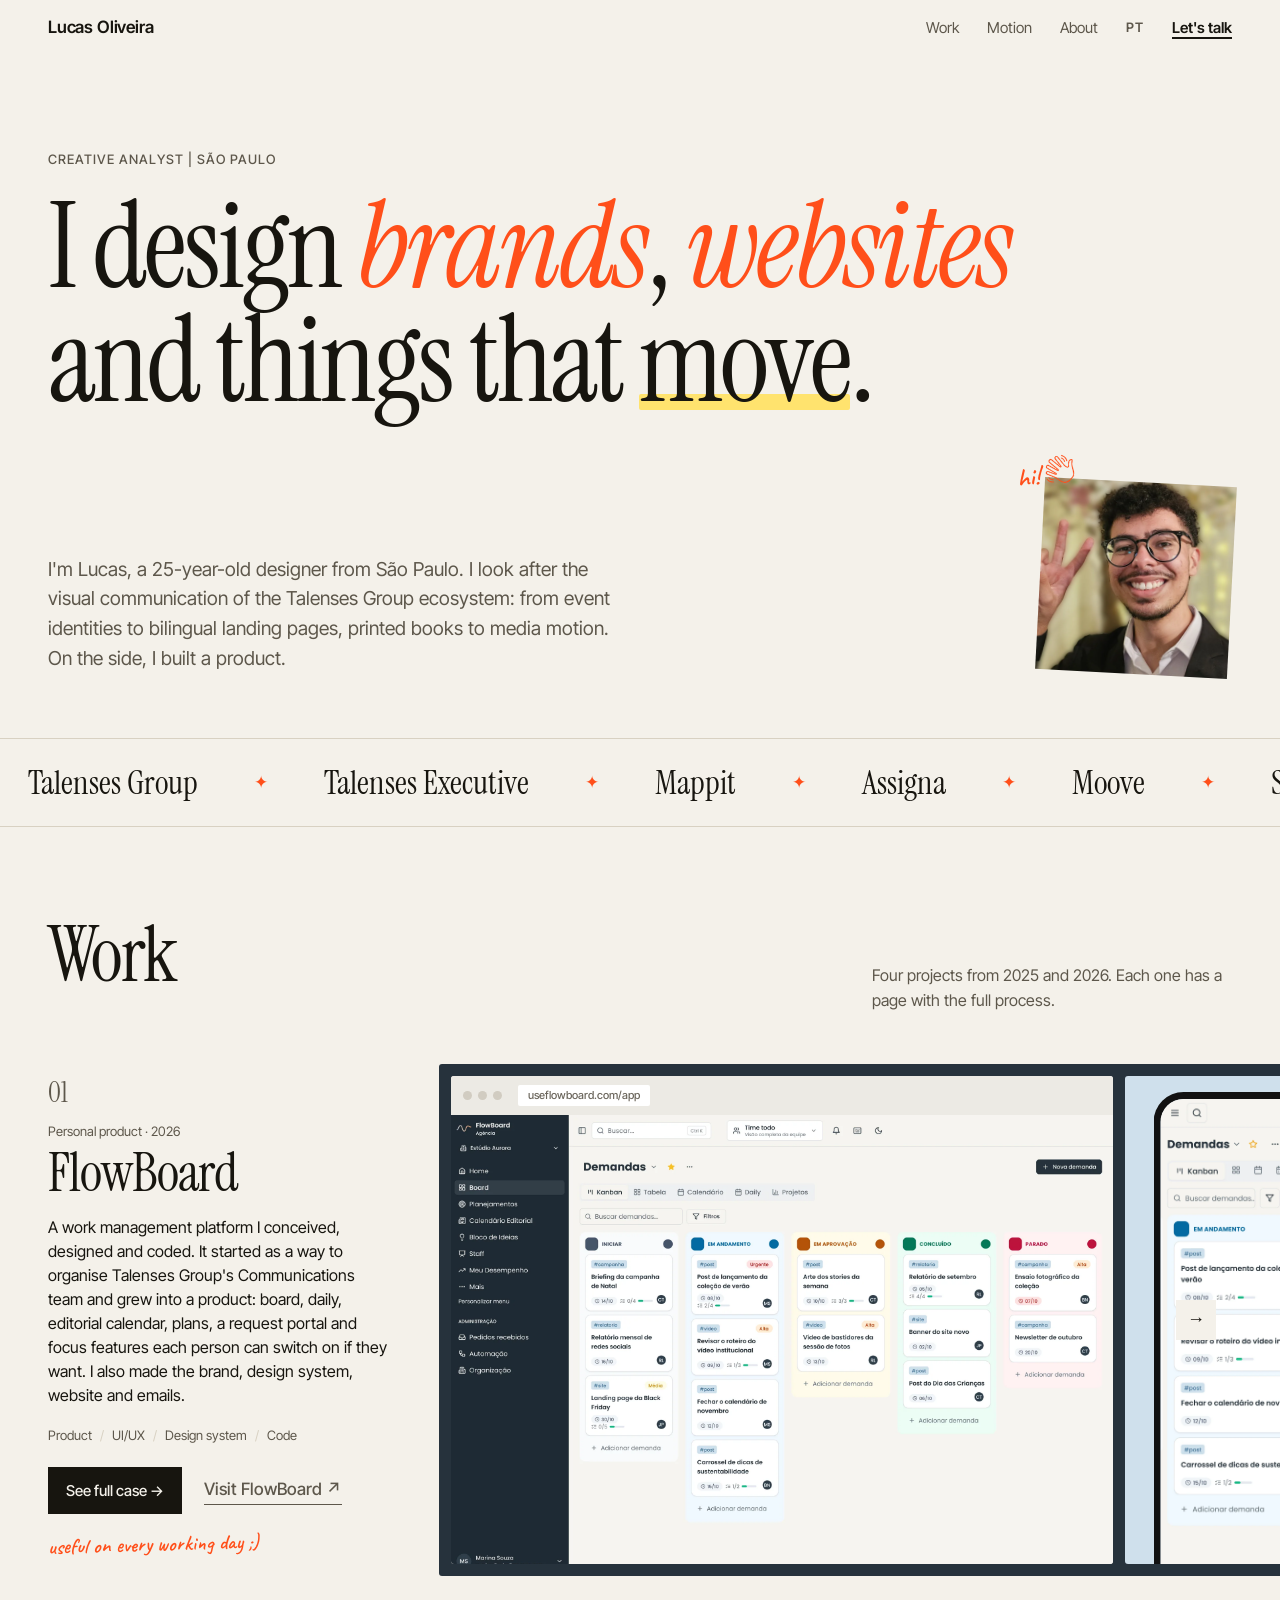
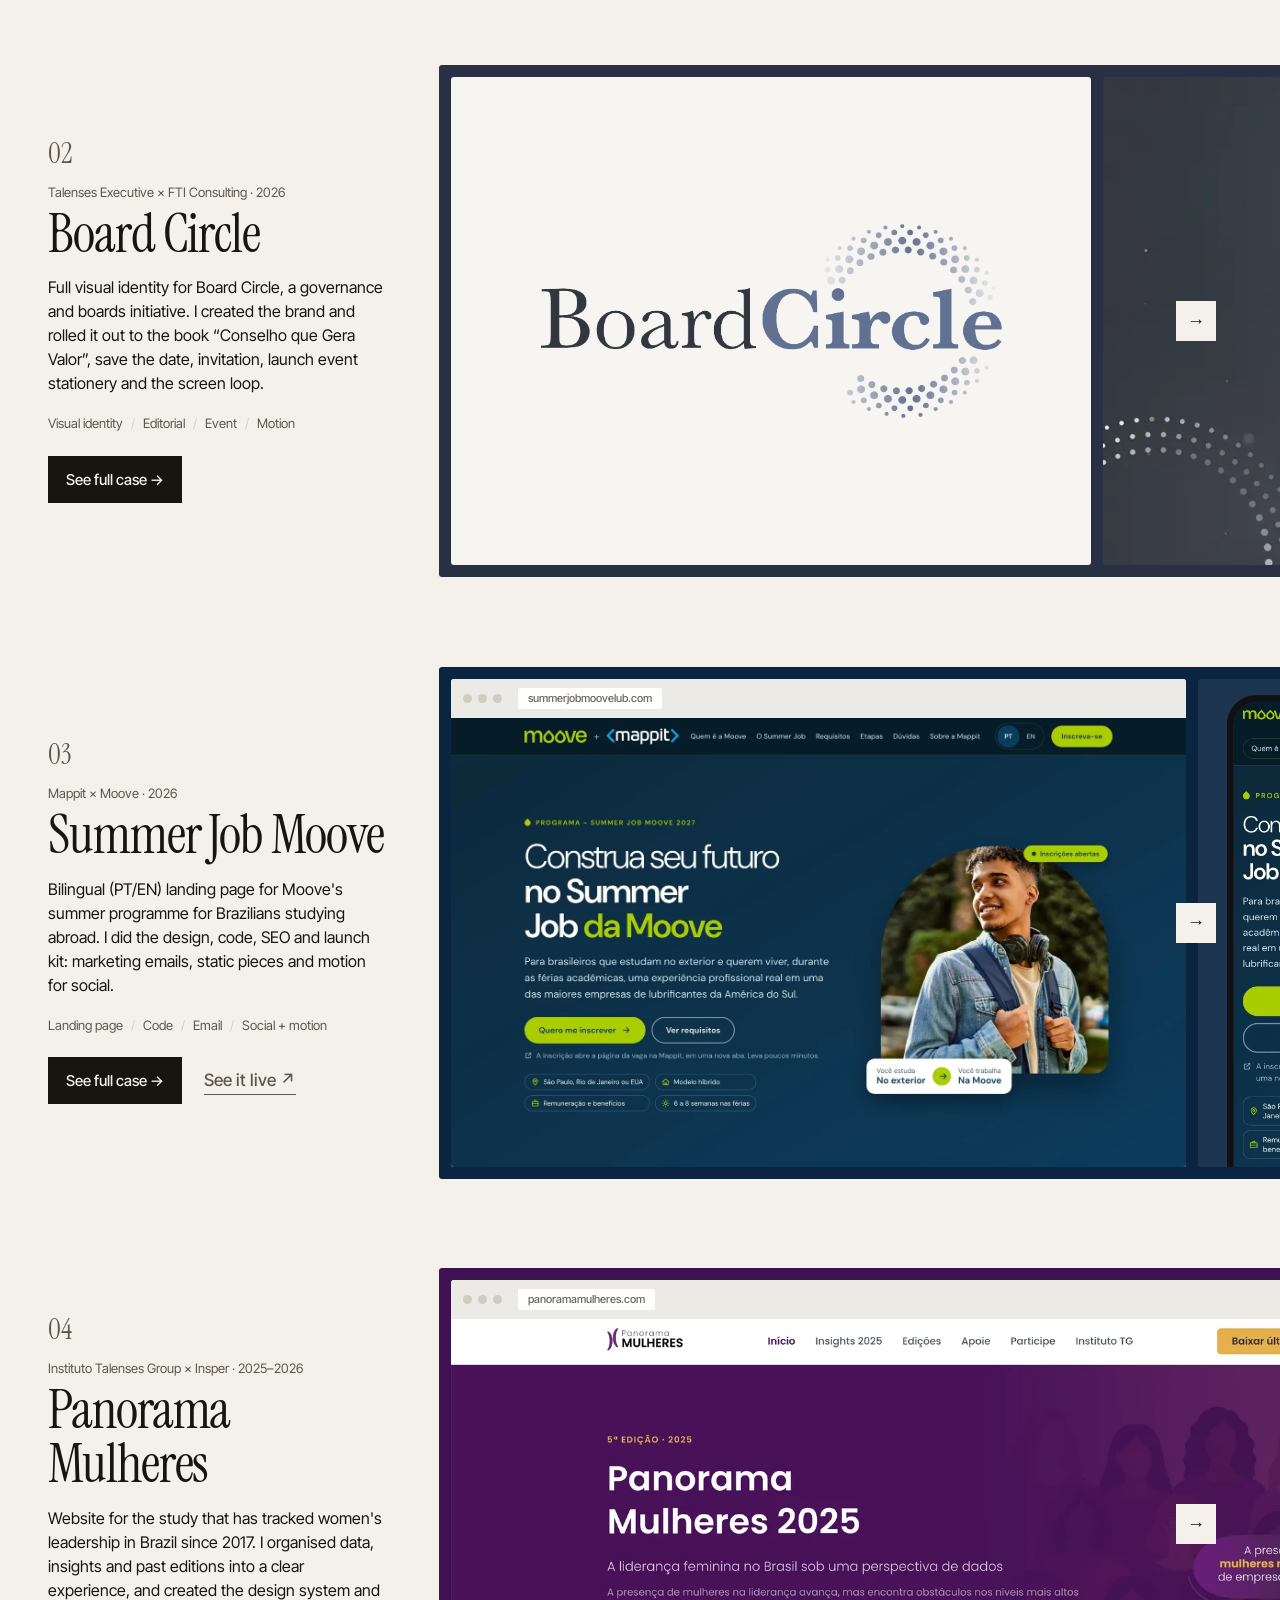
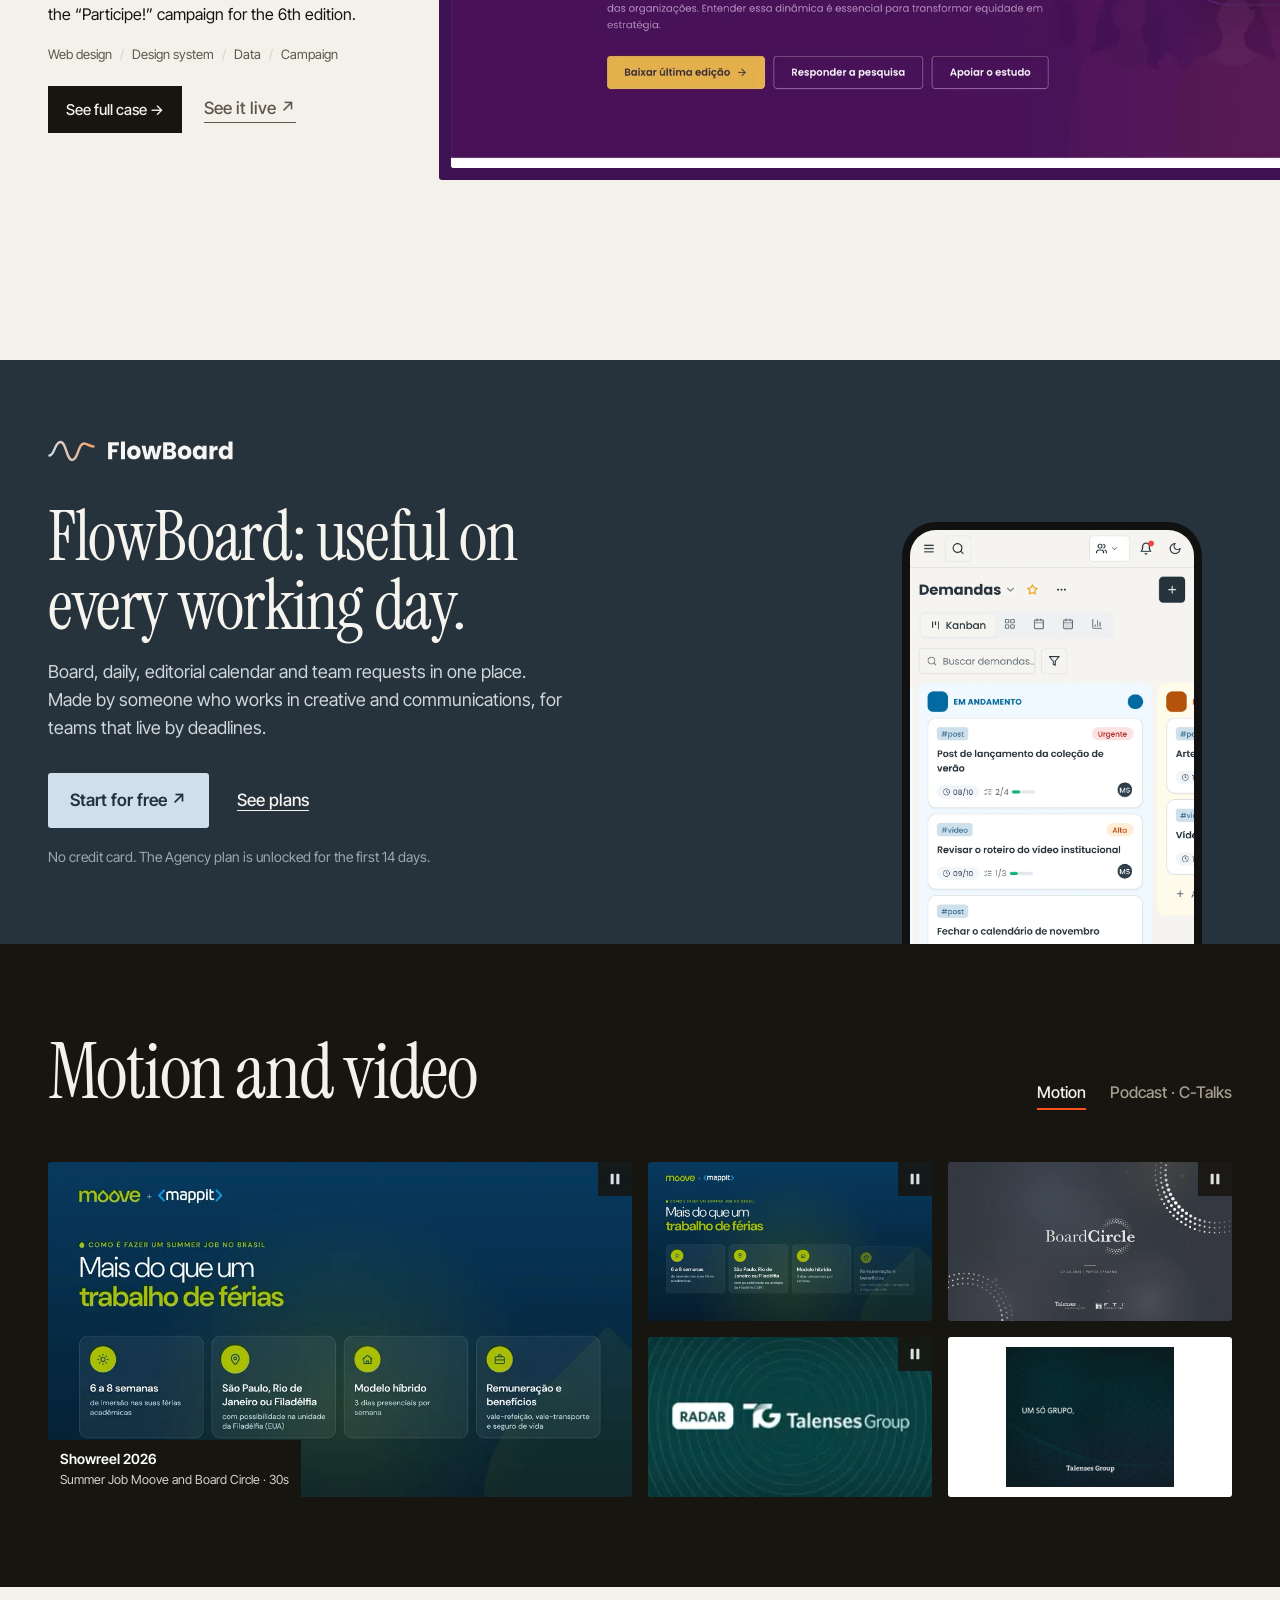
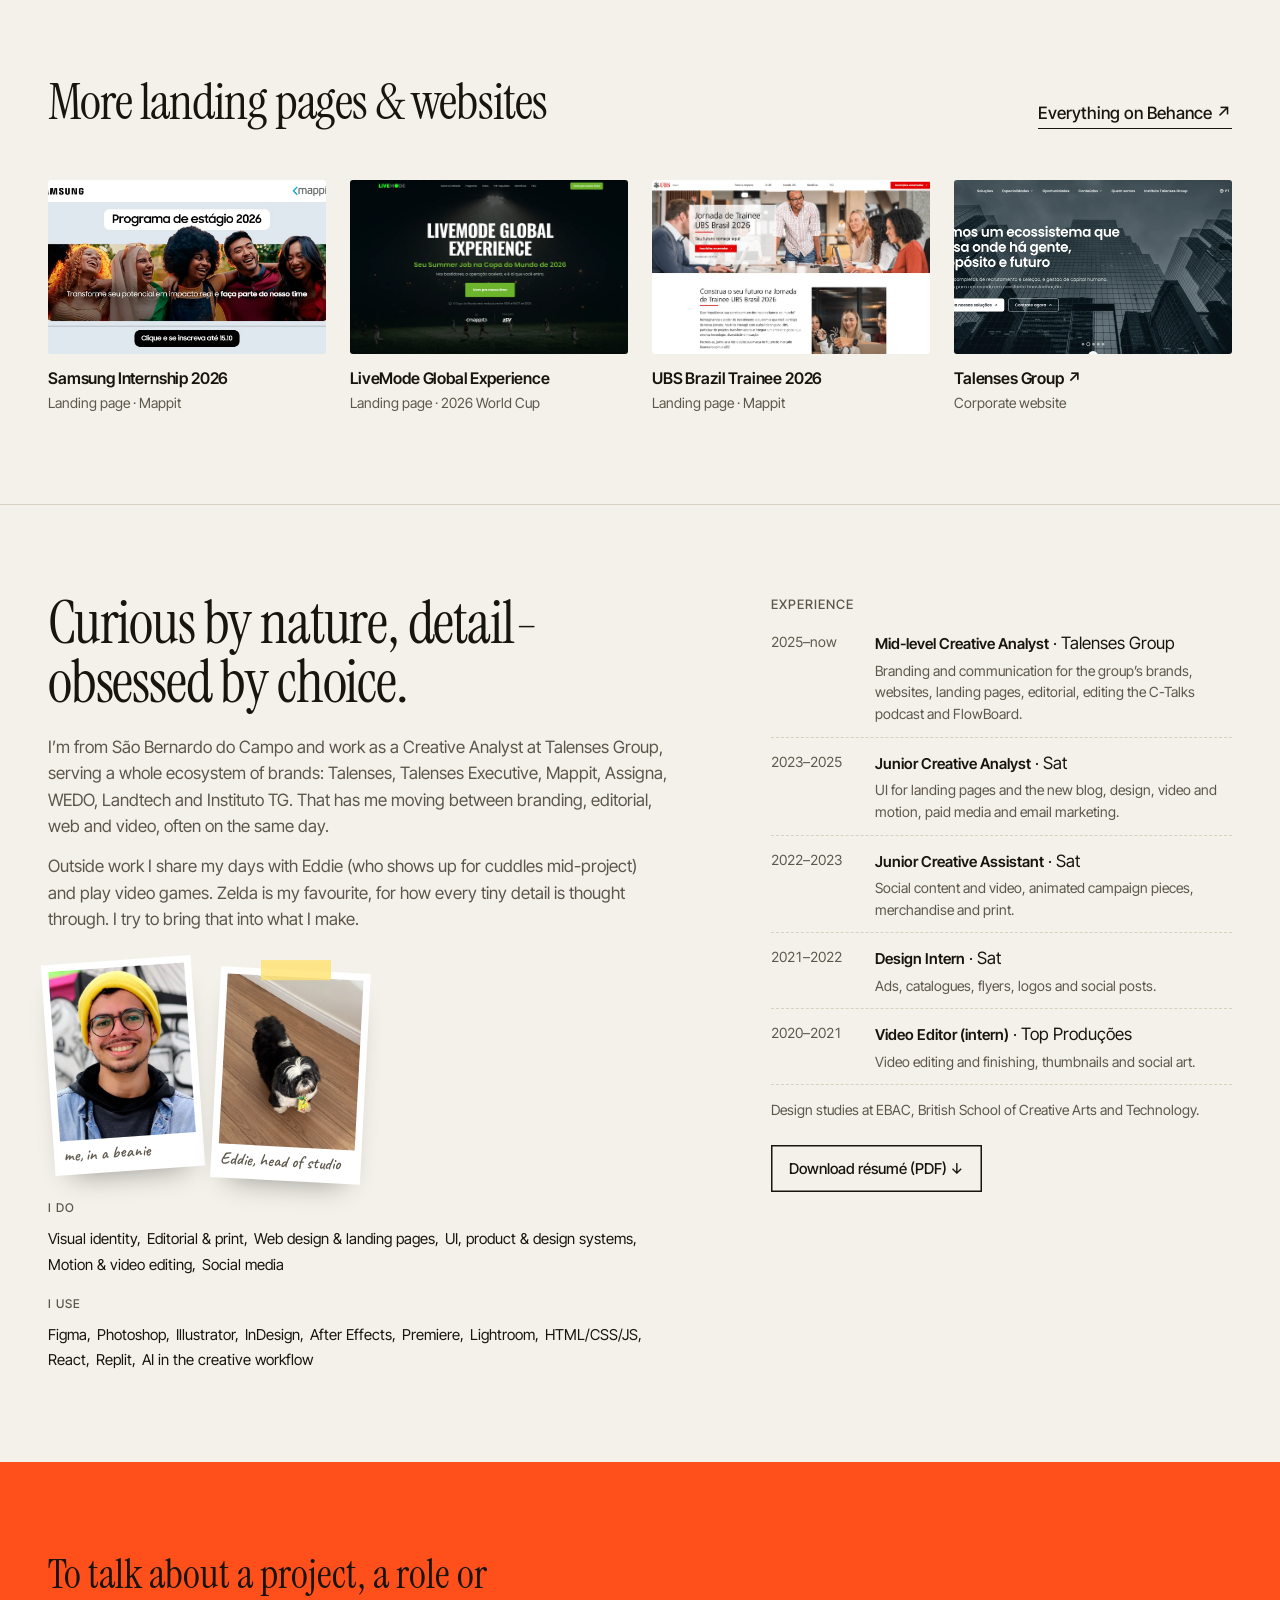
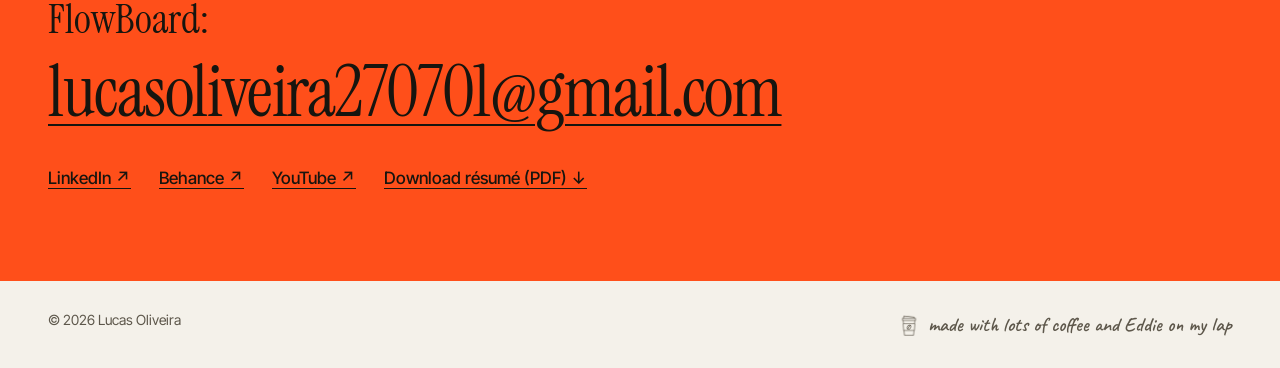
==== en/index.html @ c0c8853a "Topo: Creative Analyst | São Paulo" ====
<!doctype html>
<html lang="en">
<head>
<meta charset="utf-8">
<meta name="viewport" content="width=device-width, initial-scale=1">
<title>Lucas Oliveira · Designer</title>
<meta name="description" content="Lucas Oliveira, designer in São Paulo. Visual identity, websites, landing pages, product and motion.">
<link rel="canonical" href="https://lukeoliveira27.github.io/portfolio/en/">
<link rel="alternate" hreflang="pt-BR" href="https://lukeoliveira27.github.io/portfolio/">
<link rel="alternate" hreflang="en" href="https://lukeoliveira27.github.io/portfolio/en/">
<meta property="og:type" content="website">
<meta property="og:title" content="Lucas Oliveira · Designer">
<meta property="og:description" content="Lucas Oliveira, designer in São Paulo. Visual identity, websites, landing pages, product and motion.">
<meta property="og:url" content="https://lukeoliveira27.github.io/portfolio/en/">
<meta property="og:image" content="https://lukeoliveira27.github.io/portfolio/assets/img/og-en.jpg">
<meta property="og:image:width" content="1200">
<meta property="og:image:height" content="630">
<meta name="twitter:card" content="summary_large_image">
<link rel="icon" href="../assets/img/favicon.svg" type="image/svg+xml">
<link rel="preconnect" href="https://fonts.googleapis.com">
<link rel="preconnect" href="https://fonts.gstatic.com" crossorigin>
<link href="https://fonts.googleapis.com/css2?family=Instrument+Serif:ital@0;1&family=Inter+Tight:wght@400;500;600&family=Caveat:wght@500;600&display=swap" rel="stylesheet">
<link rel="stylesheet" href="../styles.css">

</head>
<body>

<a class="skip" href="#trabalhos">Skip to work</a>

<header class="nav">
  <a href="#topo" class="nav__name">Lucas Oliveira</a>
  <nav aria-label="Main">
    <a href="#trabalhos">Work</a>
    <a href="#motion">Motion</a>
    <a href="#sobre">About</a>
    <a class="nav__lang" href="../" hreflang="pt-BR" lang="pt-BR">PT</a>
    <a href="#contato" class="nav__cta">Let&#x27;s talk</a>
  </nav>
</header>

<main id="topo">

  <section class="hero wrap">
    <p class="eyebrow">Creative Analyst | São Paulo</p>
    <h1 class="hero__title">I design <em>brands</em>, <em>websites</em><br class="br-lg"> and things that <span class="hero__move" aria-label="move"><span aria-hidden="true"><span style="--i:0">m</span><span style="--i:1">o</span><span style="--i:2">v</span><span style="--i:3">e</span></span></span>.</h1>
    <div class="hero__foot">
      <p class="hero__lead">I&#x27;m Lucas, a 25-year-old designer from São Paulo. I look after the visual communication of the Talenses Group ecosystem: from event identities to bilingual landing pages, printed books to media motion. On the side, I built a product.</p>
      <figure class="hero__photo">
        <img src="../assets/img/lucas.webp" alt="Lucas Oliveira smiling and making a peace sign" width="800" height="800">
        <figcaption class="hand">hi! <i class="ico ico--wave" style="--i:url(../assets/icons/aceno.png)" aria-hidden="true"></i></figcaption>
      </figure>
    </div>
  </section>

  <div class="marquee" aria-label="Brands and clients">
    <div class="marquee__track"><span>Talenses Group</span><span>Talenses Executive</span><span>Mappit</span><span>Assigna</span><span>Moove</span><span>Samsung</span><span>UBS</span><span>LiveMode</span><span>Insper</span><span>FTI Consulting</span><span aria-hidden="true">Talenses Group</span><span aria-hidden="true">Talenses Executive</span><span aria-hidden="true">Mappit</span><span aria-hidden="true">Assigna</span><span aria-hidden="true">Moove</span><span aria-hidden="true">Samsung</span><span aria-hidden="true">UBS</span><span aria-hidden="true">LiveMode</span><span aria-hidden="true">Insper</span><span aria-hidden="true">FTI Consulting</span></div>
  </div>

  <section id="trabalhos" class="wrap section">
    <header class="section__head section__head--row">
      <h2 class="section__title">Work</h2>
      <p class="section__note">Four projects from 2025 and 2026. Each one has a page with the full process.</p>
    </header>

    <article class="case case--flow">
      <div class="case__intro">
        <span class="case__num">01</span>
        <div>
          <p class="case__client">Personal product · 2026</p>
          <h3 class="case__title"><a href="cases/flowboard.html">FlowBoard</a></h3>
          <p class="case__text">A work management platform I conceived, designed and coded. It started as a way to organise Talenses Group&#x27;s Communications team and grew into a product: board, daily, editorial calendar, plans, a request portal and focus features each person can switch on if they want. I also made the brand, design system, website and emails.</p>
          <ul class="tags"><li>Product</li><li>UI/UX</li><li>Design system</li><li>Code</li></ul>
          <div class="case__links"><a class="btn" href="cases/flowboard.html">See full case →</a><a class="link link--muted" href="https://useflowboard.com/" target="_blank" rel="noopener">Visit FlowBoard ↗</a></div>
          <p class="hand case__note">useful on every working day ;)</p>
        </div>
      </div>
      <div class="car car--flow" role="region" aria-label="FlowBoard images">
        <button class="car__btn car__btn--prev" type="button" aria-label="Previous" disabled>←</button>
        <div class="car__track" tabindex="0">
        <figure class="s s--browser zoom" style="--ar: 1.4409"><div class="browser"><span></span><span></span><span></span><b>useflowboard.com/app</b></div><img src="../assets/img/fb-kanban.webp" alt="FlowBoard board in kanban view, tasks by status" loading="lazy" width="2000" height="1388"></figure>
        <figure class="s s--phone zoom"><img src="../assets/img/fb-mob-board.webp" alt="FlowBoard board on mobile" loading="lazy" width="900" height="1947"></figure>
        <figure class="s zoom"><img src="../assets/img/fb-home.webp" alt="FlowBoard home with the daily and today’s priorities" loading="lazy" width="2000" height="1388"></figure>
        <figure class="s zoom"><img src="../assets/img/fb-kanban-dark.webp" alt="FlowBoard board in dark mode" loading="lazy" width="2000" height="1388"></figure>
        <figure class="s s--phone zoom"><img src="../assets/img/fb-mob-daily.webp" alt="FlowBoard daily on mobile" loading="lazy" width="900" height="1947"></figure>
        <figure class="s s--browser zoom" style="--ar: 1.6000"><div class="browser"><span></span><span></span><span></span><b>useflowboard.com</b></div><img src="../assets/img/fb-site.webp" alt="FlowBoard website" loading="lazy" width="2000" height="1250"></figure>
        </div>
        <button class="car__btn car__btn--next" type="button" aria-label="Next">→</button>
      </div>
    </article>

    <article class="case case--board">
      <div class="case__intro">
        <span class="case__num">02</span>
        <div>
          <p class="case__client">Talenses Executive × FTI Consulting · 2026</p>
          <h3 class="case__title"><a href="cases/board-circle.html">Board Circle</a></h3>
          <p class="case__text">Full visual identity for Board Circle, a governance and boards initiative. I created the brand and rolled it out to the book “Conselho que Gera Valor”, save the date, invitation, launch event stationery and the screen loop.</p>
          <ul class="tags"><li>Visual identity</li><li>Editorial</li><li>Event</li><li>Motion</li></ul>
          <div class="case__links"><a class="btn" href="cases/board-circle.html">See full case →</a></div>
          
        </div>
      </div>
      <div class="car car--board" role="region" aria-label="Board Circle images">
        <button class="car__btn car__btn--prev" type="button" aria-label="Previous" disabled>←</button>
        <div class="car__track" tabindex="0">
        <figure class="s s--logo"><img src="../assets/img/bc-logo.png" alt="Board Circle logo" loading="lazy" width="1401" height="591"></figure>
        <figure class="s s--video"><video src="../assets/video/bc-loop.mp4" poster="../assets/img/poster-bc-loop.webp" muted loop playsinline preload="none" aria-label="Board Circle animated screen loop"></video></figure>
        <figure class="s zoom"><img src="../assets/img/bc-convite.webp" alt="Board Circle Experience invitation" loading="lazy" width="1080" height="1080"></figure>
        <figure class="s zoom"><img src="../assets/img/bc-std.webp" alt="Board Circle save the date" loading="lazy" width="1080" height="1080"></figure>
        <figure class="s zoom"><img src="../assets/img/bc-book-li.webp" alt="Book announcement on a tablet" loading="lazy" width="1600" height="900"></figure>
        <figure class="s s--light zoom"><img src="../assets/img/bc-ecobag.webp" alt="Black tote bag mockup with the Board Circle brand" loading="lazy" width="1200" height="1205"></figure>
        <figure class="s s--contain zoom"><img src="../assets/img/bc-azeite.webp" alt="Olive oil holder mockup with the Board Circle brand" loading="lazy" width="979" height="1606"></figure>
        </div>
        <button class="car__btn car__btn--next" type="button" aria-label="Next">→</button>
      </div>
    </article>

    <article class="case case--moove">
      <div class="case__intro">
        <span class="case__num">03</span>
        <div>
          <p class="case__client">Mappit × Moove · 2026</p>
          <h3 class="case__title"><a href="cases/summer-job-moove.html">Summer Job Moove</a></h3>
          <p class="case__text">Bilingual (PT/EN) landing page for Moove&#x27;s summer programme for Brazilians studying abroad. I did the design, code, SEO and launch kit: marketing emails, static pieces and motion for social.</p>
          <ul class="tags"><li>Landing page</li><li>Code</li><li>Email</li><li>Social + motion</li></ul>
          <div class="case__links"><a class="btn" href="cases/summer-job-moove.html">See full case →</a><a class="link link--muted" href="https://summerjobmoovelub.com/" target="_blank" rel="noopener">See it live ↗</a></div>
          
        </div>
      </div>
      <div class="car car--moove" role="region" aria-label="Summer Job Moove images">
        <button class="car__btn car__btn--prev" type="button" aria-label="Previous" disabled>←</button>
        <div class="car__track" tabindex="0">
        <figure class="s s--browser zoom" style="--ar: 1.6000"><div class="browser"><span></span><span></span><span></span><b>summerjobmoovelub.com</b></div><img src="../assets/img/moove-lp-topo.webp" alt="Summer Job Moove landing page hero on desktop" loading="lazy" width="1600" height="1000"></figure>
        <figure class="s s--phone zoom"><img src="../assets/img/moove-lp-mobile.webp" alt="Summer Job Moove landing page on mobile" loading="lazy" width="750" height="1624"></figure>
        <figure class="s s--post">
          <div class="post">
            <header class="post__head">
              <img src="../assets/img/mappit-avatar.webp" alt="" width="48" height="48">
              <div><b>Mappit</b><span>Early talent recruitment</span><span>1 d</span></div>
              <span class="post__follow">+ Follow</span>
            </header>
            <p class="post__text">Spend your break in Brazil and build your future at Moove. Applications are open for Summer Job Moove 2027 in São Paulo, Rio de Janeiro or Philadelphia.</p>
            <div class="zoom post__media"><img src="../assets/img/moove-feed.webp" alt="Feed post: Build your future at Moove" loading="lazy" width="1080" height="1080"></div>
            <div class="post__stats" aria-hidden="true"><span><i class="ico" style="--i:url(../assets/icons/curtir.png)"></i><i class="ico" style="--i:url(../assets/icons/coracao.png)"></i><i class="ico" style="--i:url(../assets/icons/palmas.png)"></i></span></div>
            <div class="post__actions"><span>Like</span><span>Comment</span><span>Repost</span><span>Send</span></div>
          </div>
        </figure>
        <figure class="s s--video"><video src="../assets/video/moove-motion.mp4" poster="../assets/img/poster-moove-motion.webp" muted loop playsinline preload="none" aria-label="Summer Job Moove promo motion"></video></figure>
        <figure class="s zoom"><img src="../assets/img/moove-lp-08.webp" alt="Selection steps section" loading="lazy" width="1600" height="723"></figure>
        </div>
        <button class="car__btn car__btn--next" type="button" aria-label="Next">→</button>
      </div>
    </article>

    <article class="case case--panorama">
      <div class="case__intro">
        <span class="case__num">04</span>
        <div>
          <p class="case__client">Instituto Talenses Group × Insper · 2025–2026</p>
          <h3 class="case__title"><a href="cases/panorama-mulheres.html">Panorama Mulheres</a></h3>
          <p class="case__text">Website for the study that has tracked women&#x27;s leadership in Brazil since 2017. I organised data, insights and past editions into a clear experience, and created the design system and the “Participe!” campaign for the 6th edition.</p>
          <ul class="tags"><li>Web design</li><li>Design system</li><li>Data</li><li>Campaign</li></ul>
          <div class="case__links"><a class="btn" href="cases/panorama-mulheres.html">See full case →</a><a class="link link--muted" href="https://panoramamulheres.com/" target="_blank" rel="noopener">See it live ↗</a></div>
          
        </div>
      </div>
      <div class="car car--panorama" role="region" aria-label="Panorama Mulheres images">
        <button class="car__btn car__btn--prev" type="button" aria-label="Previous" disabled>←</button>
        <div class="car__track" tabindex="0">
        <figure class="s s--browser zoom" style="--ar: 2.3022"><div class="browser"><span></span><span></span><span></span><b>panoramamulheres.com</b></div><img src="../assets/img/pm-site-old.webp" alt="Panorama Mulheres 2025 website hero" loading="lazy" width="1600" height="695"></figure>
        <figure class="s zoom"><img src="../assets/img/pm-participe-2.webp" alt="Participe campaign post, 6th edition" loading="lazy" width="1080" height="1080"></figure>
        <figure class="s zoom"><img src="../assets/img/pm-insights.webp" alt="Key insights of the 2025 edition" loading="lazy" width="1476" height="935"></figure>
        <figure class="s zoom"><img src="../assets/img/pm-edicoes.webp" alt="Editions timeline since 2017" loading="lazy" width="1476" height="1064"></figure>
        </div>
        <button class="car__btn car__btn--next" type="button" aria-label="Next">→</button>
      </div>
    </article>

  </section>

  <section class="fbcta" aria-labelledby="fbcta-title">
    <div class="wrap fbcta__in">
      <div class="fbcta__text">
        <img class="fbcta__logo" src="../assets/img/flowboard-logo.svg" alt="FlowBoard" width="279" height="44">
        <h2 id="fbcta-title" class="fbcta__title">FlowBoard: useful on every working day.</h2>
        <p class="fbcta__lead">Board, daily, editorial calendar and team requests in one place. Made by someone who works in creative and communications, for teams that live by deadlines.</p>
        <div class="fbcta__actions">
          <a class="fbcta__btn" href="https://useflowboard.com/?utm_source=portfolio&utm_medium=referral&utm_campaign=portfolio-lucas" target="_blank" rel="noopener">Start for free ↗</a>
          <a class="fbcta__link" href="https://useflowboard.com/planos?utm_source=portfolio&utm_medium=referral&utm_campaign=portfolio-lucas" target="_blank" rel="noopener">See plans</a>
        </div>
        <p class="fbcta__note">No credit card. The Agency plan is unlocked for the first 14 days.</p>
      </div>
      <div class="fbcta__shot" aria-hidden="true">
        <img src="../assets/img/fb-mob-board.webp" alt="" loading="lazy" width="900" height="1947">
      </div>
    </div>
  </section>

  <section id="motion" class="motion">
    <div class="wrap">
      <header class="section__head section__head--row">
        <h2 class="section__title">Motion and video</h2>
        <div class="tabs" role="tablist" aria-label="Motion and podcast">
          <button type="button" role="tab" id="tab-motion" aria-controls="panel-motion" aria-selected="true">Motion</button>
          <button type="button" role="tab" id="tab-pod" aria-controls="panel-pod" aria-selected="false" tabindex="-1">Podcast · C-Talks</button>
        </div>
      </header>

      <div id="panel-motion" role="tabpanel" aria-labelledby="tab-motion">
        <div class="mgrid">
          <figure class="showreel">
            <video src="../assets/video/showreel.mp4" poster="../assets/img/poster-showreel.webp" muted loop playsinline preload="none" aria-label="Motion showreel 2026"></video>
            <figcaption><b>Showreel 2026</b> Summer Job Moove and Board Circle · 30s</figcaption>
          </figure>
          <figure>
            <video src="../assets/video/moove-motion.mp4" poster="../assets/img/poster-moove-motion.webp" muted loop playsinline preload="none" aria-label="Summer Job Moove"></video>
            <figcaption><b>Summer Job Moove</b> Social motion</figcaption>
          </figure>
          <figure>
            <video src="../assets/video/bc-loop.mp4" poster="../assets/img/poster-bc-loop.webp" muted loop playsinline preload="none" aria-label="Board Circle"></video>
            <figcaption><b>Board Circle</b> Event screen loop</figcaption>
          </figure>
          <figure>
            <video src="../assets/video/radar-header.mp4" poster="../assets/img/poster-radar-header.webp" muted loop playsinline preload="none" aria-label="Radar TG"></video>
            <figcaption><b>Radar TG</b> Animated newsletter header</figcaption>
          </figure>
          <figure class="m-gif">
            <img src="../assets/img/exame-retangulo.gif" alt="Talenses Group animated banner for Exame" loading="lazy" width="300" height="250">
            <figcaption><b>Talenses Group × Exame</b> Animated media banners</figcaption>
          </figure>
        </div>
      </div>

      <div id="panel-pod" role="tabpanel" aria-labelledby="tab-pod">
        <div class="pod__head">
          <p class="pod__text">I edit C-Talks, Talenses Group’s videocast with executives and business leaders, plus the short cuts for social.</p>
          <a class="link pod__all" href="https://www.youtube.com/@c-talks-talenses-group" target="_blank" rel="noopener">Watch all on YouTube ↗</a>
        </div>
        <div class="pod__grid">
          <a class="ep" href="https://www.youtube.com/watch?v=zMlBGGOxIZM" target="_blank" rel="noopener">
            <span class="ep__thumb"><img src="../assets/img/ct-zMlBGGOxIZM.webp" alt="" loading="lazy" width="960" height="540"><span class="ep__play" aria-hidden="true">▶</span></span>
            <span class="ep__n">C-Talks #29</span>
            <span class="ep__t">Brasil 2027: o que esperar da economia e dos negócios</span>
          </a>
          <a class="ep" href="https://www.youtube.com/watch?v=h2c3iQqqNe0" target="_blank" rel="noopener">
            <span class="ep__thumb"><img src="../assets/img/ct-h2c3iQqqNe0.webp" alt="" loading="lazy" width="960" height="540"><span class="ep__play" aria-hidden="true">▶</span></span>
            <span class="ep__n">C-Talks #28</span>
            <span class="ep__t">Empresas familiares: sucessão, governança e o legado que atravessa gerações</span>
          </a>
          <a class="ep" href="https://www.youtube.com/watch?v=WfEy7IuZ920" target="_blank" rel="noopener">
            <span class="ep__thumb"><img src="../assets/img/ct-WfEy7IuZ920.webp" alt="" loading="lazy" width="960" height="540"><span class="ep__play" aria-hidden="true">▶</span></span>
            <span class="ep__n">C-Talks #27</span>
            <span class="ep__t">Liderança feminina na era da inteligência artificial</span>
          </a>
          <a class="ep" href="https://www.youtube.com/watch?v=sNCrkP57UUg" target="_blank" rel="noopener">
            <span class="ep__thumb"><img src="../assets/img/ct-sNCrkP57UUg.webp" alt="" loading="lazy" width="960" height="540"><span class="ep__play" aria-hidden="true">▶</span></span>
            <span class="ep__n">C-Talks #26</span>
            <span class="ep__t">Do código ao comando: como a IA está redesenhando a liderança</span>
          </a>
        </div>
      </div>
    </div>
  </section>

  <section class="wrap section">
    <header class="section__head section__head--row">
      <h2 class="section__title section__title--sm">More landing pages &amp; websites</h2>
      <a class="link" href="https://www.behance.net/lucasoliveira107" target="_blank" rel="noopener">Everything on Behance ↗</a>
    </header>
    <div class="grid">
      <article class="card">
        <figure class="zoom"><img src="../assets/img/samsung.webp" alt="Samsung Internship 2026" loading="lazy" width="1200" height="627"></figure>
        <h3>Samsung Internship 2026</h3><p>Landing page · Mappit</p>
      </article>
      <article class="card">
        <figure class="zoom"><img src="../assets/img/livemode.webp" alt="LiveMode Global Experience" loading="lazy" width="1600" height="790"></figure>
        <h3>LiveMode Global Experience</h3><p>Landing page · 2026 World Cup</p>
      </article>
      <article class="card">
        <figure class="zoom"><img src="../assets/img/ubs.webp" alt="UBS Brazil Trainee 2026" loading="lazy" width="1600" height="806"></figure>
        <h3>UBS Brazil Trainee 2026</h3><p>Landing page · Mappit</p>
      </article>
      <article class="card">
        <figure class="zoom"><img src="../assets/img/tg-site.webp" alt="Talenses Group" loading="lazy" width="1600" height="694"></figure>
        <h3><a href="https://talensesgroup.com/" target="_blank" rel="noopener">Talenses Group ↗</a></h3><p>Corporate website</p>
      </article>
    </div>
  </section>

  <section id="sobre" class="wrap section about">
    <div class="about__text">
      <h2 class="section__title">Curious by nature, detail-obsessed by choice.</h2>
      <p>I’m from São Bernardo do Campo and work as a Creative Analyst at Talenses Group, serving a whole ecosystem of brands: Talenses, Talenses Executive, Mappit, Assigna, WEDO, Landtech and Instituto TG. That has me moving between branding, editorial, web and video, often on the same day.</p>
      <p>Outside work I share my days with Eddie (who shows up for cuddles mid-project) and play video games. Zelda is my favourite, for how every tiny detail is thought through. I try to bring that into what I make.</p>
      <div class="about__photos" aria-hidden="true">
        <figure class="polaroid polaroid--a"><img src="../assets/img/lucas2.webp" alt="" loading="lazy"><figcaption class="hand">me, in a beanie</figcaption></figure>
        <figure class="polaroid polaroid--b"><img src="../assets/img/eddie.webp" alt="" loading="lazy"><figcaption class="hand">Eddie, head of studio</figcaption></figure>
      </div>
      <div class="skills">
        <h3>I do</h3>
        <ul><li>Visual identity</li><li>Editorial &amp; print</li><li>Web design &amp; landing pages</li><li>UI, product &amp; design systems</li><li>Motion &amp; video editing</li><li>Social media</li></ul>
        <h3>I use</h3>
        <ul><li>Figma</li><li>Photoshop</li><li>Illustrator</li><li>InDesign</li><li>After Effects</li><li>Premiere</li><li>Lightroom</li><li>HTML/CSS/JS</li><li>React</li><li>Replit</li><li>AI in the creative workflow</li></ul>
      </div>
    </div>
    <aside class="about__side">
      <h3 class="about__sub">Experience</h3>
      <ol class="tl">
          <li><span class="tl__when">2025–now</span><div><b>Mid-level Creative Analyst</b> · Talenses Group<p>Branding and communication for the group’s brands, websites, landing pages, editorial, editing the C-Talks podcast and FlowBoard.</p></div></li>
          <li><span class="tl__when">2023–2025</span><div><b>Junior Creative Analyst</b> · Sat<p>UI for landing pages and the new blog, design, video and motion, paid media and email marketing.</p></div></li>
          <li><span class="tl__when">2022–2023</span><div><b>Junior Creative Assistant</b> · Sat<p>Social content and video, animated campaign pieces, merchandise and print.</p></div></li>
          <li><span class="tl__when">2021–2022</span><div><b>Design Intern</b> · Sat<p>Ads, catalogues, flyers, logos and social posts.</p></div></li>
          <li><span class="tl__when">2020–2021</span><div><b>Video Editor (intern)</b> · Top Produções<p>Video editing and finishing, thumbnails and social art.</p></div></li>
      </ol>
      <p class="about__edu">Design studies at EBAC, British School of Creative Arts and Technology.</p>
      <a class="btn btn--ghost" href="../assets/resume-lucas-oliveira.pdf" download>Download résumé (PDF) ↓</a>
    </aside>
  </section>

  <section id="contato" class="contact">
    <div class="wrap">
      <h2 class="contact__title">To talk about a project, a role or FlowBoard:</h2>
      <a class="contact__mail" href="mailto:lucasoliveira270701@gmail.com">lucasoliveira270701@gmail.com</a>
      <ul class="contact__links">
        <li><a href="https://www.linkedin.com/in/lucasantosoliveira/" target="_blank" rel="noopener">LinkedIn ↗</a></li>
        <li><a href="https://www.behance.net/lucasoliveira107" target="_blank" rel="noopener">Behance ↗</a></li>
        <li><a href="https://www.youtube.com/@lukizitos" target="_blank" rel="noopener">YouTube ↗</a></li>
        <li><a href="../assets/resume-lucas-oliveira.pdf" download>Download résumé (PDF) ↓</a></li>
      </ul>
    </div>
  </section>
</main>

<footer class="foot wrap">
  <span>© 2026 Lucas Oliveira</span>
  <span class="hand foot__made"><i class="ico" style="--i:url(../assets/icons/cafe.png)" aria-hidden="true"></i>made with lots of coffee and Eddie on my lap</span>
</footer>

<dialog class="lightbox" aria-label="Enlarge">
  <button class="lightbox__close" aria-label="Close">×</button>
  <img alt="">
</dialog>

<script>window.I18N = { pause: "Pause video", play: "Play video", zoom: "Enlarge", swipe: "swipe for more" };</script>
<script src="../main.js"></script>
</body>
</html>
---- styles.css ----
:root {
  --paper: #f4f1ea;
  --paper-2: #ebe6db;
  --ink: #17150f;
  --ink-2: #5d574b;
  --line: #d8d1c2;
  --accent: #ff4f1a;
  --highlight: #ffe36e;
  --board: #2a3044;
  --moove: #0b2440;
  --panorama: #3e1250;
  --serif: "Instrument Serif", Georgia, serif;
  --sans: "Inter Tight", system-ui, -apple-system, sans-serif;
  --hand: "Caveat", cursive;
  --radius: 3px;
  --gutter: clamp(16px, 4vw, 48px);
}

*, *::before, *::after { box-sizing: border-box; }
html { scroll-behavior: smooth; -webkit-text-size-adjust: 100%; }
body {
  margin: 0;
  background: var(--paper);
  color: var(--ink);
  font: 400 17px/1.55 var(--sans);
  -webkit-font-smoothing: antialiased;
  overflow-x: hidden;
}
img, video { display: block; max-width: 100%; height: auto; }
figure { margin: 0; }
a { color: inherit; }
em { font-style: italic; }
::selection { background: var(--highlight); }

.wrap { width: 100%; max-width: 1280px; margin-inline: auto; padding-inline: var(--gutter); }
.hand { font-family: var(--hand); font-weight: 600; }
.skip { position: absolute; left: -999px; }
.skip:focus { left: 16px; top: 16px; z-index: 99; background: var(--ink); color: var(--paper); padding: 8px 12px; border-radius: 8px; }
:focus-visible { outline: 2px solid var(--accent); outline-offset: 3px; border-radius: 4px; }

/* ---------- NAV ---------- */
.nav {
  position: sticky; top: 0; z-index: 20;
  display: flex; align-items: center; justify-content: space-between; gap: 16px;
  padding: 14px var(--gutter);
  background: var(--paper);
  border-bottom: 1px solid transparent;
  transition: border-color .3s;
}
.nav.is-scrolled { border-color: var(--line); }
.nav__name { font-weight: 600; text-decoration: none; letter-spacing: -.01em; }
.nav nav { display: flex; align-items: center; gap: clamp(12px, 2.5vw, 28px); font-size: 15px; }
.nav nav a { text-decoration: none; color: var(--ink-2); transition: color .2s; }
.nav nav a:hover { color: var(--ink); }
.nav .nav__cta { color: var(--ink); font-weight: 600; text-decoration: underline; text-underline-offset: 4px; text-decoration-thickness: 1.5px; }
.nav .nav__cta:hover { color: var(--accent); }
@media (max-width: 640px) {
  .nav nav a:not(.nav__cta) { display: none; }
}

/* ---------- HERO ---------- */
.eyebrow {
  display: inline-flex; align-items: center; gap: 8px;
  margin: 0 0 20px; font-size: 13px; font-weight: 500;
  letter-spacing: .08em; text-transform: uppercase; color: var(--ink-2);
}

.hero { padding-top: clamp(40px, 7vw, 96px); padding-bottom: clamp(32px, 5vw, 64px); }
.hero__title {
  margin: 0; font-family: var(--serif); font-weight: 400;
  font-size: clamp(48px, 9.4vw, 148px); line-height: .95; letter-spacing: -.025em;
  text-wrap: balance;
}
.hero__title em { color: var(--accent); }
.hero__move { display: inline-block; position: relative; }
.hero__move span span { display: inline-block; animation: hop 3.2s cubic-bezier(.3,.7,.3,1) infinite; animation-delay: calc(var(--i) * 70ms); }
@keyframes hop {
  0%, 30%, 100% { transform: translateY(0) rotate(0); }
  8% { transform: translateY(-.14em) rotate(-5deg); }
  16% { transform: translateY(.02em) rotate(3deg); }
  22% { transform: translateY(0) rotate(0); }
}
.hero__move::after {
  content: ""; position: absolute; left: 0; right: 0; bottom: .06em; height: .14em;
  background: var(--highlight); z-index: -1; border-radius: 2px;
}
.br-lg { display: none; }
@media (min-width: 900px) { .br-lg { display: inline; } }

.hero__foot {
  display: flex; align-items: flex-end; justify-content: space-between; gap: 32px;
  margin-top: clamp(32px, 5vw, 64px);
}
.hero__lead { max-width: 52ch; margin: 0; font-size: clamp(17px, 1.5vw, 20px); color: var(--ink-2); }
.hero__photo { position: relative; flex: none; width: clamp(120px, 15vw, 200px); transform: rotate(3deg); }
.hero__photo img { aspect-ratio: 1; object-fit: cover; }
.hero__photo figcaption { position: absolute; left: -28px; top: -22px; font-size: 26px; transform: rotate(-10deg); color: var(--accent); }
@media (max-width: 640px) {
  .hero__foot { flex-direction: column-reverse; align-items: flex-start; }
  .hero__photo figcaption { left: auto; right: -8px; }
}

/* ---------- MARCAS (faixa animada; para ao passar o mouse e com "reduzir movimento") ---------- */
.marquee { overflow: hidden; border-block: 1px solid var(--line); padding: 18px 0; }
.marquee__track { display: flex; width: max-content; animation: marquee 38s linear infinite; }
.marquee:hover .marquee__track { animation-play-state: paused; }
.marquee span {
  font-family: var(--serif); font-size: clamp(22px, 2.6vw, 34px); white-space: nowrap; padding-inline: 28px;
  display: inline-flex; align-items: center;
}
.marquee span::after { content: "✦"; font-size: .5em; color: var(--accent); margin-left: 56px; }
@keyframes marquee { to { transform: translateX(-50%); } }

/* ---------- SECTIONS ---------- */
.section { padding-block: clamp(56px, 7vw, 100px); }
.section__head { margin-bottom: clamp(28px, 4vw, 52px); }
.section__head--row { display: flex; align-items: baseline; justify-content: space-between; gap: 16px; flex-wrap: wrap; }
.section__title {
  margin: 0; font-family: var(--serif); font-weight: 400;
  font-size: clamp(40px, 6vw, 84px); line-height: 1; letter-spacing: -.02em; text-wrap: balance;
}
.section__title em { color: var(--accent); }
.section__title--sm { font-size: clamp(32px, 4vw, 52px); }
.section__note { margin: 0; max-width: 40ch; color: var(--ink-2); font-size: 16px; }
.link { font-weight: 500; text-decoration: none; border-bottom: 1.5px solid currentColor; padding-bottom: 1px; }
.link:hover { color: var(--accent); }


/* ---------- CASES: TEXTO + CARROSSEL ---------- */
.case {
  display: grid; grid-template-columns: minmax(280px, 340px) minmax(0, 1fr); gap: clamp(24px, 4vw, 56px);
  align-items: center; margin-bottom: clamp(56px, 7vw, 96px);
}
.case:last-child { margin-bottom: 0; }
.case__num { display: block; font-family: var(--serif); font-size: 28px; color: var(--ink-2); line-height: 1; margin-bottom: 14px; }
.case__client { margin: 0 0 6px; font-size: 13px; color: var(--ink-2); }
.case__title { margin: 0 0 14px; font-family: var(--serif); font-weight: 400; font-size: clamp(38px, 4.2vw, 58px); line-height: 1; letter-spacing: -.02em; }
.case__text { margin: 0 0 18px; font-size: 16px; line-height: 1.5; }
.tags { display: flex; flex-wrap: wrap; gap: 0; margin: 0 0 22px; padding: 0; list-style: none; font-size: 13px; color: var(--ink-2); }
.tags li + li::before { content: "/"; margin: 0 8px; color: var(--line); }
.case__note { margin: 14px 0 0; font-size: 21px; color: var(--accent); transform: rotate(-1.5deg); width: fit-content; }

.car {
  --h: clamp(400px, 40vw, 560px);
  position: relative; min-width: 0;
  /* sangra até a borda direita da tela */
  margin-right: calc(-1 * ((100vw - min(100vw, 1280px)) / 2 + var(--gutter)));
}
.car__track {
  display: flex; gap: 12px; height: var(--h); padding: 12px; overflow-x: auto; overscroll-behavior-x: contain;
  scroll-snap-type: x mandatory; scroll-padding-inline: 12px; scrollbar-width: none;
  border-radius: var(--radius) 0 0 var(--radius);
}
.car__track::-webkit-scrollbar { display: none; }
.car--flow .car__track { background: #26323c; }
.car--board .car__track { background: var(--board); }
.car--moove .car__track { background: var(--moove); }
.car--panorama .car__track { background: var(--panorama); }

.s { position: relative; flex: 0 0 auto; height: 100%; margin: 0; scroll-snap-align: start; border-radius: var(--radius); overflow: hidden; background: rgba(255,255,255,.06); }
.s > img { display: block; height: 100%; width: auto; max-width: none; }
.zoom { cursor: zoom-in; }
.s--browser { display: flex; flex-direction: column; background: #f6f4ef; width: calc((var(--h) - 24px - 29px) * var(--ar)); }
.s--browser > img { flex: 1; min-height: 0; width: 100%; height: auto; object-fit: cover; object-position: top left; }
.s--phone { width: calc(var(--h) * .56); background: #cfe0ec; }
.car--board .s--phone, .car--moove .s--phone { background: rgba(255,255,255,.08); }
.s--phone > img {
  position: absolute; left: 50%; top: 16px; height: calc(100% - 16px); width: auto; transform: translateX(-50%);
  border: 7px solid #111; border-bottom: 0; border-radius: 30px 30px 0 0;
}
.s--logo { width: calc(var(--h) * 1.25); background: #f6f5f2; display: grid; place-items: center; }
.s--logo > img { width: 72%; height: auto; }
.s--contain { width: calc(var(--h) * .75); background: #fff; }
.s--contain > img { position: absolute; inset: 0; width: 100%; height: 100%; object-fit: contain; padding: 6%; }
.s--light { background: #ececec; }
.s--video { width: calc((var(--h) - 24px) * 16 / 9); }
.s--video video { width: 100%; height: 100%; object-fit: cover; }
.s--post { width: calc(var(--h) - 196px); display: flex; align-items: center; justify-content: center; padding: 12px; background: #e9e6df; }

.car__btn {
  position: absolute; top: 50%; z-index: 3; width: 40px; height: 40px; margin-top: -20px;
  border: 0; background: var(--paper); color: var(--ink); font-size: 18px; cursor: pointer; display: grid; place-items: center;
  transition: opacity .2s, background .2s;
}
.car__btn:hover { background: var(--ink); color: var(--paper); }
.car__btn--prev { left: -22px; }
.car__btn--next { right: calc((100vw - min(100vw, 1280px)) / 2 + var(--gutter) + 16px); }
.car__btn[disabled] { opacity: 0; pointer-events: none; }
.car__hint { margin: 10px 0 0; font-size: 13px; color: var(--ink-2); }
@media (hover: none) { .car__btn { display: none; } }

@media (max-width: 900px) {
  .case { grid-template-columns: 1fr; gap: 20px; }
  .car { --h: 420px; margin-inline: calc(-1 * var(--gutter)); }
  .car__track { border-radius: 0; padding-inline: var(--gutter); scroll-padding-inline: var(--gutter); }
  .car__btn--prev { left: 8px; } .car__btn--next { right: 8px; }
}

/* Mockup de post no feed */
.post {
  width: 100%; background: #fff; color: #191919; border-radius: 10px;
  box-shadow: 0 0 0 1px rgba(0,0,0,.08);
  font: 400 13px/1.35 -apple-system, "Segoe UI", system-ui, sans-serif; overflow: hidden;
}
.post__head { display: grid; grid-template-columns: 40px 1fr auto; gap: 8px; align-items: start; padding: 10px 12px 0; }
.post__head img { width: 40px; height: 40px; border-radius: 4px; object-fit: cover; border: 1px solid #e6e6e6; }
.post__head b { display: block; font-size: 13px; font-weight: 600; }
.post__head span { display: block; font-size: 11px; color: #666; line-height: 1.3; }
.post__follow { color: #0a66c2 !important; font-weight: 600; font-size: 13px !important; }
.post__text { margin: 8px 12px 10px; display: -webkit-box; -webkit-line-clamp: 3; -webkit-box-orient: vertical; overflow: hidden; }
.post__media { position: relative; overflow: hidden; cursor: zoom-in; }
.post__media img { width: 100%; height: auto; display: block; }
.post__stats { display: flex; padding: 6px 12px; border-bottom: 1px solid #e8e8e8; }
.post__stats span { display: inline-flex; gap: 2px; }
.post__stats i { font-style: normal; font-size: 12px; }
.post__actions { display: flex; justify-content: space-around; padding: 2px 6px; }
.post__actions span { padding: 8px 4px; font-size: 12px; font-weight: 600; color: #5e5e5e; }

.browser { display: flex; align-items: center; gap: 6px; padding: 9px 12px; background: #eceae4; font-size: 11px; color: #6b665c; flex: none; }
.browser span { width: 9px; height: 9px; border-radius: 50%; background: #d1ccc1; }
.browser b { font-weight: 500; margin-left: 10px; background: #fff; padding: 2px 10px; border-radius: 2px; }

/* ---------- MOTION + PODCAST (ABAS) ---------- */
.motion { background: var(--ink); color: var(--paper); padding-block: clamp(56px, 7vw, 100px); }
.motion .eyebrow { color: #a59e8f; }
.tabs { display: inline-flex; gap: 24px; }
.tabs button {
  border: 0; border-bottom: 2px solid transparent; background: transparent; color: #a59e8f; font: 500 16px var(--sans); padding: 6px 0; cursor: pointer;
}
.tabs button[aria-selected="true"] { color: var(--paper); border-color: var(--accent); }
.tabs button:hover { color: var(--paper); }
.mgrid { display: grid; grid-template-columns: repeat(4, 1fr); gap: 16px; }
.mgrid > figure { position: relative; margin: 0; border-radius: var(--radius); overflow: hidden; background: #25221b; aspect-ratio: 16 / 9; }
.mgrid video, .mgrid img { width: 100%; height: 100%; object-fit: cover; }
.mgrid .showreel { grid-column: span 2; grid-row: span 2; aspect-ratio: auto; }
.mgrid .m-gif { background: #fff; }
.mgrid .m-gif img { object-fit: contain; padding: 10px; }
.mgrid figcaption {
  position: absolute; left: 0; right: 0; bottom: 0; padding: 8px 12px; font-size: 12.5px; color: #d7d1c4;
  background: var(--ink);
  opacity: 0; transform: translateY(6px); transition: .3s cubic-bezier(.2,.7,.2,1);
}
.mgrid figcaption b { display: block; color: #fff; font-weight: 600; font-size: 14px; }
.mgrid figure:hover figcaption, .mgrid figure:focus-within figcaption, .mgrid .showreel figcaption { opacity: 1; transform: none; }
.mgrid .showreel figcaption { right: auto; }
@media (hover: none) { .mgrid figcaption { opacity: 1; transform: none; } }
@media (max-width: 760px) {
  .mgrid { grid-template-columns: repeat(2, 1fr); gap: 10px; }
  .mgrid .showreel { grid-row: auto; aspect-ratio: 16 / 9; }
  .mgrid figure:not(.showreel) figcaption { position: static; border-radius: 0; padding: 6px 8px; opacity: 1; transform: none; }
  .mgrid > figure:not(.showreel) { aspect-ratio: auto; }
  .mgrid > figure:not(.showreel) video, .mgrid > figure:not(.showreel) img { aspect-ratio: 16 / 9; height: auto; }
}

.pod__head { display: flex; align-items: flex-end; justify-content: space-between; gap: 16px; flex-wrap: wrap; margin-bottom: 24px; }
.pod__text { margin: 0; max-width: 60ch; color: #cfc8b9; }
.pod__all { color: var(--paper); }
.pod__grid { display: grid; grid-template-columns: repeat(4, 1fr); gap: 16px; }
.ep { text-decoration: none; color: inherit; display: block; }
.ep__thumb { position: relative; display: block; border-radius: var(--radius); overflow: hidden; aspect-ratio: 16 / 9; background: #25221b; }
.ep__thumb img { width: 100%; height: 100%; object-fit: cover; transition: transform .5s cubic-bezier(.2,.7,.2,1); }
.ep:hover .ep__t { text-decoration: underline; text-underline-offset: 3px; }
.ep__play {
  position: absolute; left: 0; bottom: 0; padding: 6px 10px; background: var(--accent); color: var(--ink);
  font-size: 12px; font-weight: 600; opacity: 0; transition: opacity .2s;
}
.ep:hover .ep__play, .ep:focus-visible .ep__play { opacity: 1; }
.ep__n { display: block; margin-top: 12px; font-size: 12px; letter-spacing: .08em; text-transform: uppercase; color: var(--highlight); }
.ep__t { display: block; margin-top: 4px; font-size: 15px; line-height: 1.35; color: #f4f1ea; }
@media (max-width: 1000px) { .pod__grid { grid-template-columns: repeat(2, 1fr); } }

/* ---------- MAIS LPs: UMA LINHA ---------- */
.grid { display: grid; grid-template-columns: repeat(4, 1fr); gap: clamp(14px, 2vw, 24px); }
.card figure { margin: 0; border-radius: var(--radius); overflow: hidden; background: var(--paper-2); aspect-ratio: 16 / 10; }
.card img { width: 100%; height: 100%; object-fit: cover; object-position: top; transition: transform .6s cubic-bezier(.2,.7,.2,1); }
.card h3 { margin: 12px 0 2px; font-size: 16px; font-weight: 600; letter-spacing: -.01em; }
.card h3 a { text-decoration: none; }
.card p { margin: 0; color: var(--ink-2); font-size: 14px; }
@media (max-width: 900px) { .grid { grid-template-columns: repeat(2, 1fr); } }

/* ---------- SOBRE COMPACTO ---------- */
.about { display: grid; grid-template-columns: 7fr 5fr; gap: clamp(32px, 6vw, 88px); align-items: start; border-top: 1px solid var(--line); }
.about__text .section__title { margin-bottom: 22px; font-size: clamp(36px, 4.6vw, 64px); }
.about__text p { max-width: 62ch; color: var(--ink-2); font-size: 17px; margin: 0 0 14px; }
.about__photos { display: flex; gap: 18px; margin: 28px 0 8px; }
.polaroid { position: relative; width: 150px; margin: 0; background: #fff; padding: 7px 7px 34px; box-shadow: 0 16px 30px -18px rgba(0,0,0,.45); }
.polaroid img { aspect-ratio: 4 / 5; object-fit: cover; }
.polaroid figcaption { position: absolute; left: 9px; bottom: 6px; font-size: 17px; color: var(--ink-2); white-space: nowrap; }
.polaroid--a { transform: rotate(-4deg); }
.polaroid--b { transform: rotate(3deg) translateY(10px); }
.polaroid--b::before {
  content: ""; position: absolute; top: -10px; left: 50%; width: 70px; height: 20px; transform: translateX(-50%) rotate(-3deg);
  background: rgba(255, 227, 110, .8);
}
.skills { margin-top: 28px; }
.skills h3 { margin: 18px 0 8px; font-size: 12px; text-transform: uppercase; letter-spacing: .08em; color: var(--ink-2); font-weight: 500; }
.skills ul { display: flex; flex-wrap: wrap; margin: 0; padding: 0; list-style: none; font-size: 15px; line-height: 1.7; }
.skills li:not(:last-child)::after { content: ","; margin-right: 6px; }
.about__side { position: sticky; top: 90px; }
.about__sub { margin: 0 0 4px; font-size: 13px; text-transform: uppercase; letter-spacing: .08em; color: var(--ink-2); font-weight: 500; }
.tl { list-style: none; margin: 0; padding: 0; }
.tl li { display: grid; grid-template-columns: 92px 1fr; gap: 12px; padding: 12px 0; border-bottom: 1px dashed var(--line); }
.tl__when { color: var(--ink-2); font-variant-numeric: tabular-nums; font-size: 14px; padding-top: 1px; }
.tl b { font-weight: 600; font-size: 15px; }
.tl p { margin: 3px 0 0; font-size: 14px; color: var(--ink-2); }
.about__edu { font-size: 14px; color: var(--ink-2); margin: 14px 0 0; }
.about .btn--ghost { margin-top: 24px; }
@media (max-width: 900px) {
  .about { grid-template-columns: 1fr; }
  .about__side { position: static; }
  .polaroid { width: 46%; max-width: 170px; }
}
@media (max-width: 520px) { .tl li { grid-template-columns: 1fr; gap: 2px; } }

/* ---------- CONTACT ---------- */
.contact { background: var(--accent); color: var(--ink); padding-block: clamp(56px, 7vw, 100px); }
.contact .eyebrow { color: var(--ink); }
.contact__title { margin: 0 0 12px; max-width: 24ch; font-family: var(--serif); font-weight: 400; font-size: clamp(28px, 3.2vw, 44px); line-height: 1.1; }
.contact__mail { display: inline-block; margin-bottom: 36px; font-family: var(--serif); font-size: clamp(28px, 5.6vw, 80px); line-height: 1.05; letter-spacing: -.02em; color: var(--ink); text-decoration: underline; text-decoration-thickness: 2px; text-underline-offset: 8px; overflow-wrap: anywhere; }
.contact__mail:hover { color: var(--paper); }
.contact__links { display: flex; flex-wrap: wrap; gap: 12px 28px; margin: 0; padding: 0; list-style: none; font-weight: 500; }
.contact__links a { text-decoration: none; border-bottom: 1.5px solid; overflow-wrap: anywhere; }

.foot { display: flex; justify-content: space-between; gap: 16px; flex-wrap: wrap; padding-block: 28px; font-size: 14px; color: var(--ink-2); }
.foot .hand { font-size: 20px; }

/* ---------- LIGHTBOX ---------- */
.lightbox { border: 0; padding: 0; background: transparent; max-width: 94vw; max-height: 92vh; }
.lightbox::backdrop { background: rgba(10,9,6,.88); }
.lightbox img { max-width: 94vw; max-height: 92vh; width: auto; }
.lightbox__close {
  position: fixed; top: 16px; right: 16px; width: 44px; height: 44px;
  border: 0; background: #fff; font-size: 26px; line-height: 1; cursor: pointer;
}

@media (prefers-reduced-motion: reduce) {
  *, *::before, *::after { animation: none !important; transition: none !important; }
}

/* ---------- BOTÕES E LINKS ---------- */
.btn {
  display: inline-flex; align-items: center; gap: 6px; padding: 12px 18px;
  background: var(--ink); color: var(--paper); text-decoration: none; font-weight: 500; font-size: 15px;
  transition: background .2s, transform .2s;
}
.btn:hover { background: var(--accent); color: var(--ink); }
.btn--ghost { background: transparent; color: var(--ink); box-shadow: inset 0 0 0 1.5px var(--ink); margin-top: 32px; }
.btn--ghost:hover { background: var(--ink); color: var(--paper); }
.case__links { display: flex; align-items: center; flex-wrap: wrap; gap: 14px 22px; }
.link--muted { color: var(--ink-2); }
.case__title a { text-decoration: none; }
.case__title a:hover { color: var(--accent); }
.nav .nav__lang { font-weight: 600; font-size: 13px; letter-spacing: .06em; color: var(--ink-2); }
@media (max-width: 640px) { .nav nav a.nav__lang { display: inline-block; } }

/* ---------- VÍDEOS: BOTÃO DE PAUSA ---------- */
.has-video { position: relative; }
.vbtn {
  position: absolute; right: 0; top: 0; z-index: 2; width: 34px; height: 34px;
  border: 0; cursor: pointer; display: grid; place-items: center;
  background: var(--ink); color: #fff;
  opacity: .85; transition: opacity .2s, transform .2s;
}
.vbtn:hover { opacity: 1; background: var(--accent); color: var(--ink); }
.vbtn svg { width: 14px; height: 14px; fill: currentColor; }

/* ---------- DEPOIMENTOS ---------- */
.quotes__grid { display: grid; grid-template-columns: repeat(auto-fit, minmax(280px, 1fr)); gap: 24px; }
.quote { background: #fff; border-radius: var(--radius); padding: 28px; box-shadow: 0 0 0 1px var(--line); }
.quote blockquote { margin: 0 0 18px; font-family: var(--serif); font-size: 26px; line-height: 1.2; }
.quote figcaption { font-size: 14px; color: var(--ink-2); }
.quote figcaption b { display: block; color: var(--ink); }

/* ---------- PÁGINA DE CASE ---------- */
.page-case { --case: var(--ink); }
.page-case--flow { --case: #26323c; }
.page-case--board { --case: var(--board); }
.page-case--moove { --case: var(--moove); }
.page-case--panorama { --case: var(--panorama); }
.ch { padding-top: clamp(32px, 6vw, 72px); padding-bottom: clamp(32px, 5vw, 56px); }
.ch__back { display: block; width: fit-content; margin-bottom: 36px; color: var(--ink-2); text-decoration: none; font-size: 15px; }
.ch__back:hover { color: var(--accent); }
.ch__title { margin: 0 0 24px; font-family: var(--serif); font-weight: 400; font-size: clamp(56px, 10vw, 150px); line-height: .92; letter-spacing: -.03em; }
.ch__lead { max-width: 62ch; margin: 0 0 40px; font-size: clamp(18px, 1.6vw, 22px); color: var(--ink-2); }
.ch__meta { display: grid; grid-template-columns: repeat(3, 1fr); gap: 24px; margin: 0 0 32px; padding-top: 24px; border-top: 1px solid var(--line); }
.ch__meta dt { font-size: 12px; text-transform: uppercase; letter-spacing: .08em; color: var(--ink-2); margin-bottom: 6px; }
.ch__meta dd { margin: 0; font-size: 15px; }
@media (max-width: 760px) { .ch__meta { grid-template-columns: 1fr; gap: 16px; } }
.ch__cover { margin: 0 auto; max-width: 1280px; padding: 0 var(--gutter); }
.ch__cover img { width: 100%; border-radius: var(--radius); background: var(--case); }
.page-case--board .ch__cover img { max-width: 720px; margin-inline: auto; }

.cs { display: grid; grid-template-columns: 220px 1fr; gap: clamp(20px, 5vw, 80px); padding-block: clamp(56px, 8vw, 110px) 0; }
.cs__h { margin: 0; font-family: var(--serif); font-weight: 400; font-size: clamp(32px, 3.4vw, 44px); line-height: 1; position: sticky; top: 90px; align-self: start; }
.cs__body { max-width: 68ch; }
.cs__body p { margin: 0 0 18px; font-size: clamp(17px, 1.35vw, 19px); }
.cs__body--wide { max-width: none; }
@media (max-width: 860px) { .cs { grid-template-columns: 1fr; } .cs__h { position: static; } }

.step { margin-bottom: clamp(56px, 7vw, 96px); }
.step__text { max-width: 68ch; margin-bottom: 28px; }
.step__text p { font-size: clamp(17px, 1.35vw, 19px); margin: 0 0 14px; }
.step__n { display: block; font-family: var(--serif); font-size: 28px; color: var(--accent); margin-bottom: 8px; }

.cf-grid { display: grid; grid-template-columns: repeat(6, 1fr); gap: 16px; align-items: start; }
.cf { margin: 0; position: relative; }
.cf img, .cf video { width: 100%; height: auto; border-radius: var(--radius); background: var(--case); }
.cf .browser { border-radius: var(--radius) var(--radius) 0 0; }
.cf .browser + img { border-radius: 0 0 var(--radius) var(--radius); }
.cf figcaption { font-size: 13px; color: var(--ink-2); margin-top: 8px; }
.cf--wide { grid-column: span 6; }
.cf--half { grid-column: span 3; }
.cf--two { grid-column: span 4; }
.cf--phone { grid-column: span 2; }
.cf--phone img { border: 7px solid #111; border-radius: 30px; max-width: 300px; margin-inline: auto; }
.cf--phone figcaption { text-align: center; }
.cf--third { grid-column: span 2; }
.cf--logo { grid-column: span 6; background: #f6f5f2; border-radius: var(--radius); padding: clamp(32px, 8vw, 96px); }
.cf--logo img { max-width: 560px; margin-inline: auto; background: none; }
.cf--logo figcaption { display: none; }
.cf--video video { aspect-ratio: 16 / 9; object-fit: cover; }
@media (max-width: 760px) {
  .cf-grid { grid-template-columns: repeat(2, 1fr); gap: 10px; }
  .cf--wide, .cf--half, .cf--two { grid-column: span 2; }
  .cf--phone, .cf--third { grid-column: span 1; }
  .cf--phone img { border-width: 5px; border-radius: 22px; }
}

.cs-result { margin-top: clamp(56px, 8vw, 110px); background: var(--case); color: #f4f1ea; padding-block: clamp(56px, 8vw, 110px); }
.cs-result .wrap { display: grid; grid-template-columns: 220px 1fr; gap: clamp(20px, 5vw, 80px); }
.cs-result .cs__h { position: static; }
.cs-result .cs__body p { color: #e9e4d8; }
.facts { grid-column: 2; list-style: none; margin: 24px 0 0; padding: 0; display: grid; grid-template-columns: repeat(4, 1fr); gap: 24px; }
.facts li { border-top: 1px solid rgba(255,255,255,.25); padding-top: 16px; }
.facts b { display: block; font-family: var(--serif); font-weight: 400; font-size: clamp(44px, 5vw, 72px); line-height: 1; }
.facts span { font-size: 14px; color: #cfc8b9; }
@media (max-width: 860px) {
  .cs-result .wrap { grid-template-columns: 1fr; }
  .facts { grid-column: auto; grid-template-columns: repeat(2, 1fr); }
}
.cs--gallery { display: block; padding-top: clamp(40px, 6vw, 80px); }

.next {
  display: block; text-decoration: none; text-align: center; margin-top: clamp(72px, 10vw, 140px);
  padding: clamp(56px, 8vw, 100px) var(--gutter); border-top: 1px solid var(--line); transition: background .3s;
}
.next:hover { background: var(--paper-2); }
.next .eyebrow { display: block; margin-bottom: 12px; }
.next__title { font-family: var(--serif); font-size: clamp(48px, 8vw, 120px); line-height: 1; letter-spacing: -.02em; }
.next:hover .next__title { color: var(--accent); }


/* ---------- ÍCONES (Flaticon, traço à mão; a cor vem do texto) ---------- */
.ico {
  display: inline-block; width: 1em; height: 1em; vertical-align: -.12em; background: currentColor;
  -webkit-mask: var(--i) center / contain no-repeat; mask: var(--i) center / contain no-repeat;
}
.ico--wave { width: 1.15em; height: 1.15em; transform-origin: 70% 80%; animation: wave 1.6s ease-in-out .4s 2; }
@keyframes wave { 0%, 60%, 100% { transform: rotate(0); } 10%, 30% { transform: rotate(16deg); } 20%, 40% { transform: rotate(-8deg); } }
.post__stats .ico { width: 16px; height: 16px; color: #5e5e5e; margin-right: 3px; }
.foot__made { display: inline-flex; align-items: center; gap: 8px; }
.foot__made .ico { width: 22px; height: 22px; color: var(--ink-2); }

/* ---------- AJUSTES DE CELULAR ---------- */
.car__count { display: none; }
@media (max-width: 900px) {
  /* carrossel: cada item cabe na tela e o próximo aparece na borda, mostrando que dá pra deslizar */
  .car { --h: 460px; }
  .s { max-width: calc(100vw - 72px); }
  .s > img { object-fit: cover; object-position: top left; }
  .s--browser > img { width: 100%; }
  .s--contain > img { object-fit: contain; object-position: center; }
  .car__count { display: block; margin: 10px var(--gutter) 0; font-size: 13px; color: var(--ink-2); font-variant-numeric: tabular-nums; }
  /* post do LinkedIn mais largo e enxuto */
  .s--post { width: 290px; }
  .post__head div span:first-of-type { display: none; }
  .post__text { -webkit-line-clamp: 2; }
  .post__actions span { font-size: 11px; padding-inline: 2px; }
  /* áreas de toque */
  .nav nav a { padding-block: 10px; }
  .nav .nav__lang { padding-inline: 8px; }
  .contact__links a { display: inline-block; padding-block: 8px; }
  .card h3 a { display: inline-block; padding-block: 4px; }
  /* polaroids: legenda cabe na foto */
  .polaroid { padding-bottom: 44px; }
  .polaroid figcaption { white-space: normal; right: 8px; line-height: 1.05; font-size: 16px; }
}
@media (max-width: 760px) {
  /* páginas de case: grupos de 3 peças viram uma fileira para deslizar */
  .cf-grid:has(> .cf--third) {
    display: flex; gap: 10px; overflow-x: auto; scroll-snap-type: x mandatory; scrollbar-width: none;
    margin-inline: calc(-1 * var(--gutter)); padding-inline: var(--gutter); scroll-padding-inline: var(--gutter);
  }
  .cf-grid:has(> .cf--third)::-webkit-scrollbar { display: none; }
  .cf-grid:has(> .cf--third) > .cf { flex: 0 0 68%; scroll-snap-align: start; }
  .cf-grid:has(> .cf--third) img { height: 300px; object-fit: cover; }
}

/* ---------- CTA DO FLOWBOARD (cores da marca do produto: grafite, azul-céu, bege; laranja só no logo) ---------- */
.fbcta { background: #26323c; color: #f6f4ef; overflow: hidden; margin-top: clamp(56px, 7vw, 100px); }
.page-case .fbcta { margin-top: clamp(72px, 10vw, 140px); }
.fbcta__in { display: grid; grid-template-columns: minmax(0, 1fr) minmax(220px, 360px); gap: clamp(32px, 6vw, 96px); align-items: end; }
.fbcta__text { padding-block: clamp(48px, 6vw, 88px); }
.fbcta__logo { width: 186px; height: auto; margin-bottom: 36px; }
.fbcta__title { margin: 0 0 18px; max-width: 16ch; font-family: var(--serif); font-weight: 400; font-size: clamp(40px, 5.4vw, 76px); line-height: 1; letter-spacing: -.02em; }
.fbcta__lead { margin: 0 0 32px; max-width: 52ch; font-size: clamp(16px, 1.4vw, 19px); color: #cfd6dc; }
.fbcta__actions { display: flex; align-items: center; flex-wrap: wrap; gap: 14px 28px; }
.fbcta__btn {
  display: inline-flex; align-items: center; gap: 8px; padding: 14px 22px; background: #cfe0ec; color: #26323c;
  font-weight: 600; text-decoration: none; border-radius: 3px; transition: background .2s;
}
.fbcta__btn:hover { background: #f6f4ef; }
.fbcta__link { color: #f6f4ef; font-weight: 500; text-decoration: underline; text-underline-offset: 4px; padding-block: 8px; }
.fbcta__link:hover { color: #cfe0ec; }
.fbcta__note { margin: 18px 0 0; font-size: 14px; color: #9aa7b2; }
.fbcta__shot { align-self: end; height: clamp(360px, 38vw, 520px); position: relative; }
.fbcta__shot img {
  position: absolute; left: 50%; top: clamp(40px, 5vw, 72px); width: min(100%, 300px); height: auto; transform: translateX(-50%);
  border: 8px solid #111; border-bottom: 0; border-radius: 34px 34px 0 0;
}
@media (max-width: 760px) {
  .fbcta__in { grid-template-columns: 1fr; gap: 0; }
  .fbcta__text { padding-bottom: 32px; }
  .fbcta__shot { height: 300px; }
  .fbcta__shot img { width: 240px; top: 0; }
  .fbcta__btn { flex: 1 1 auto; justify-content: center; }
}
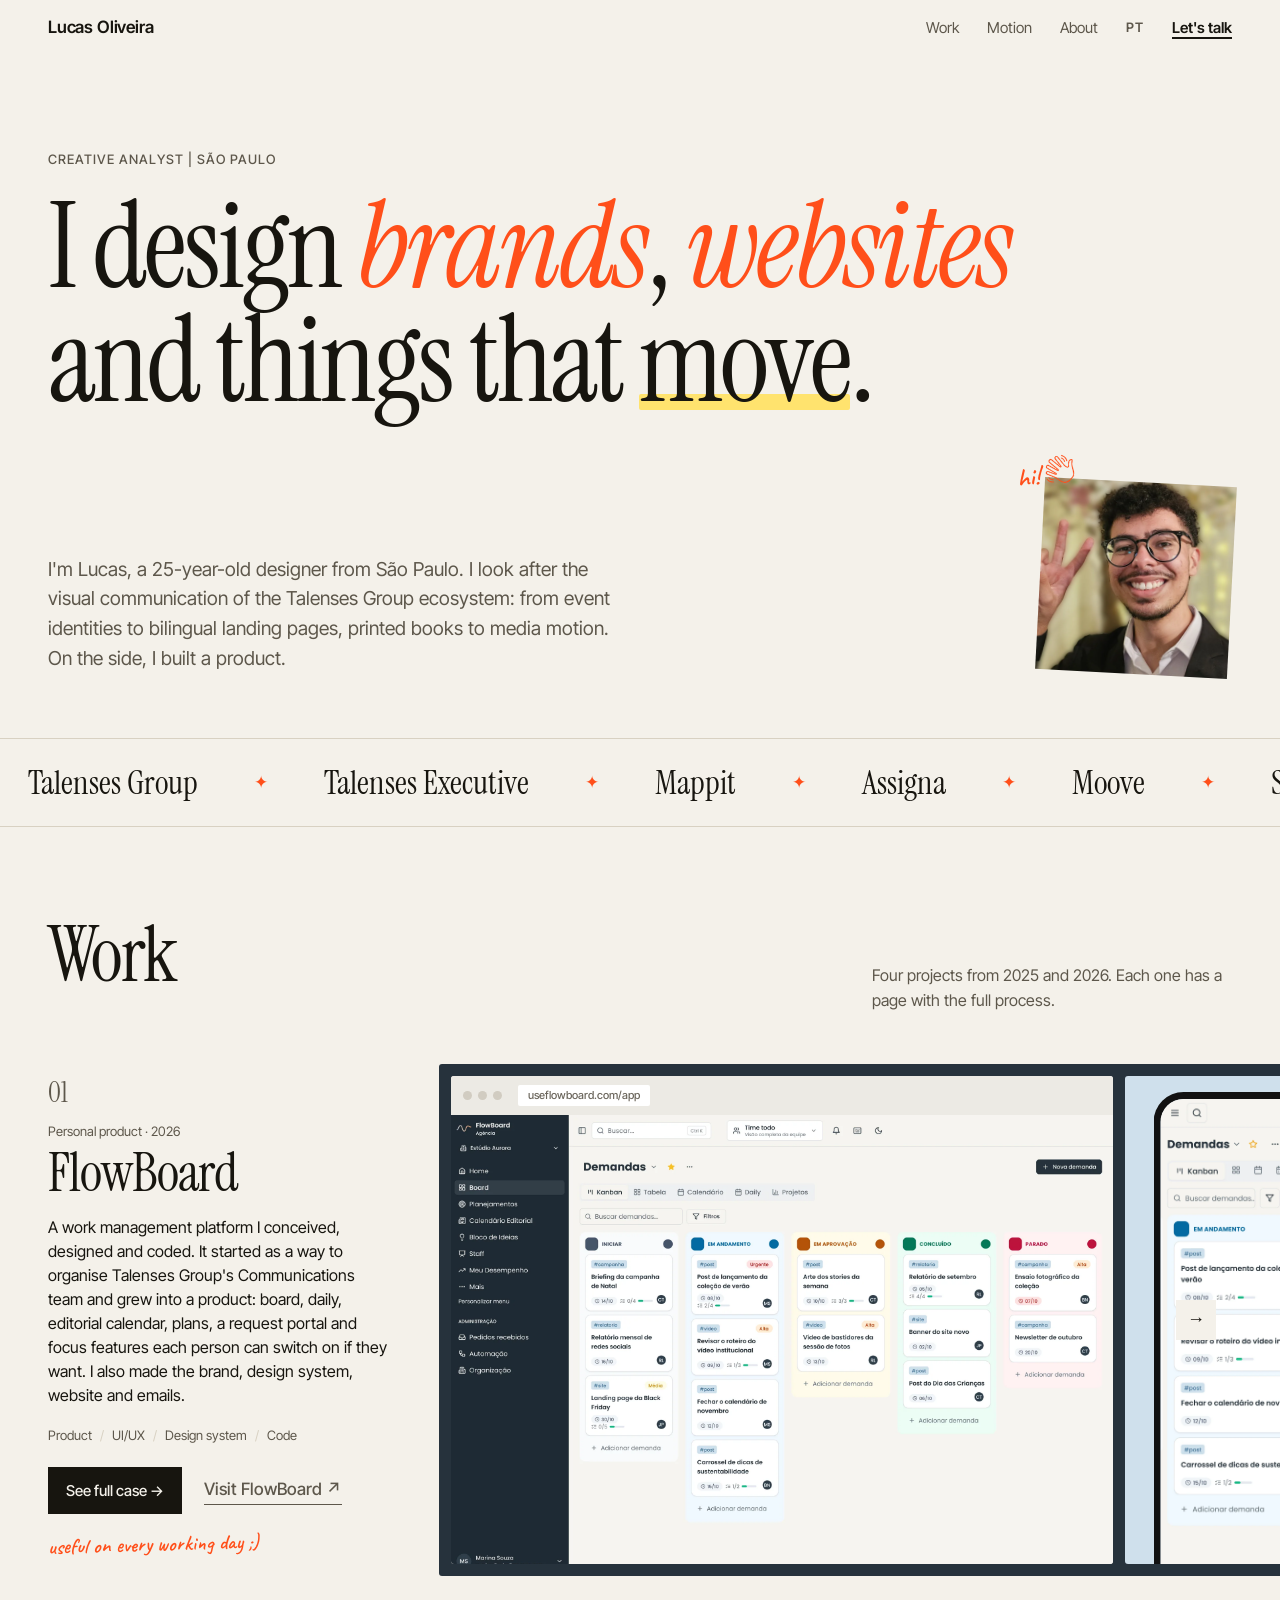
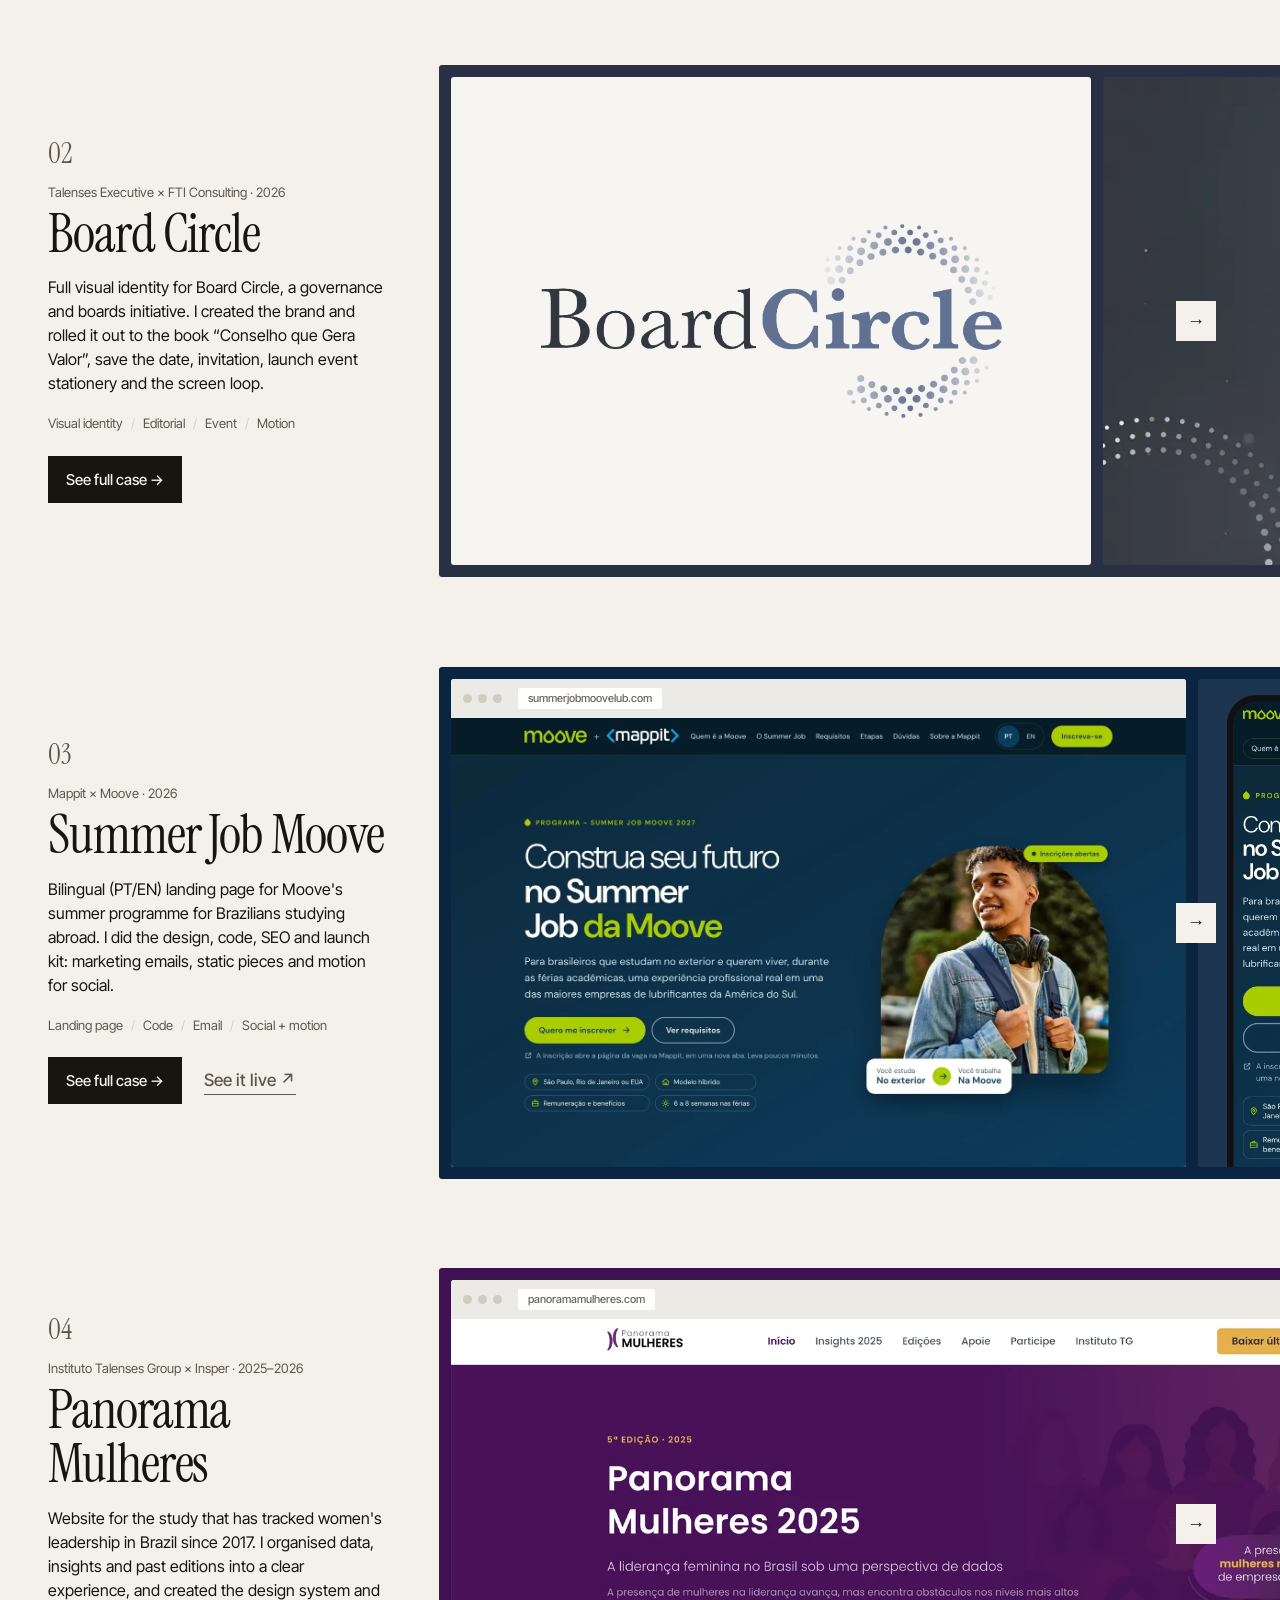
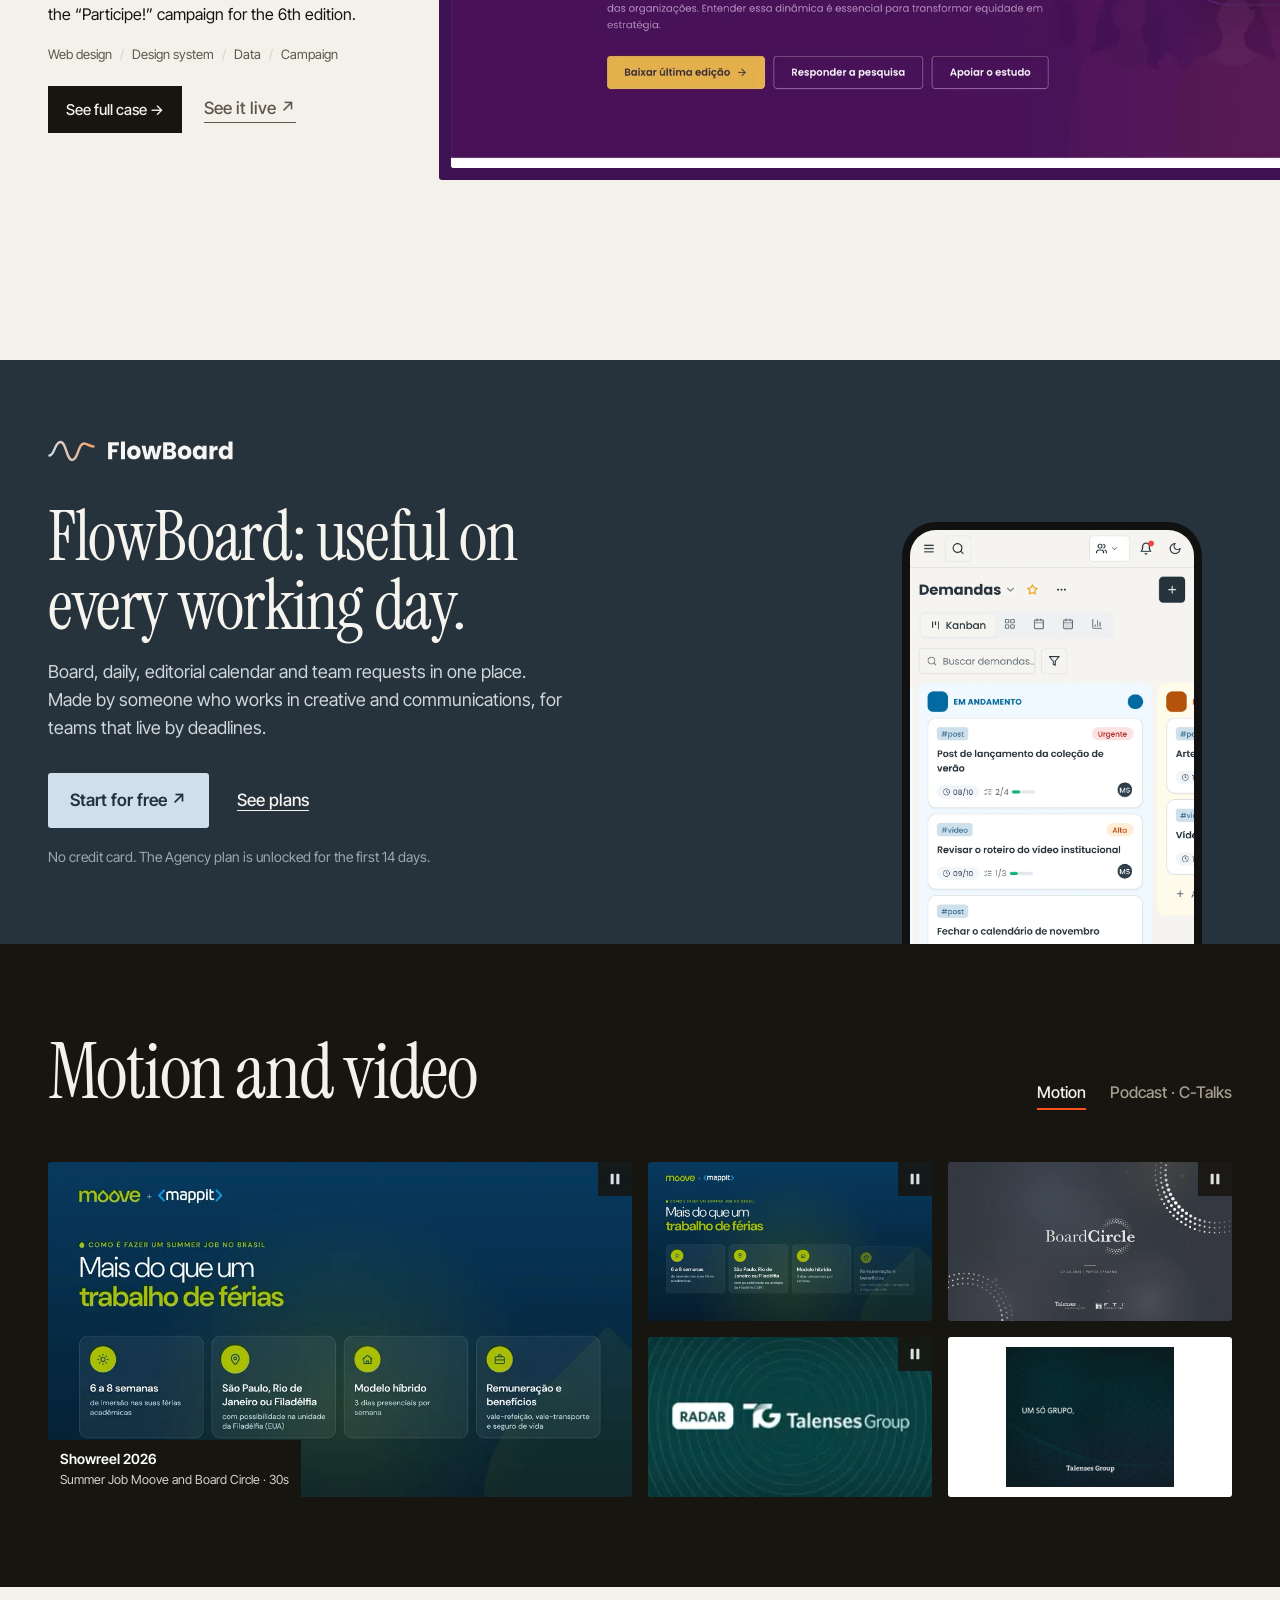
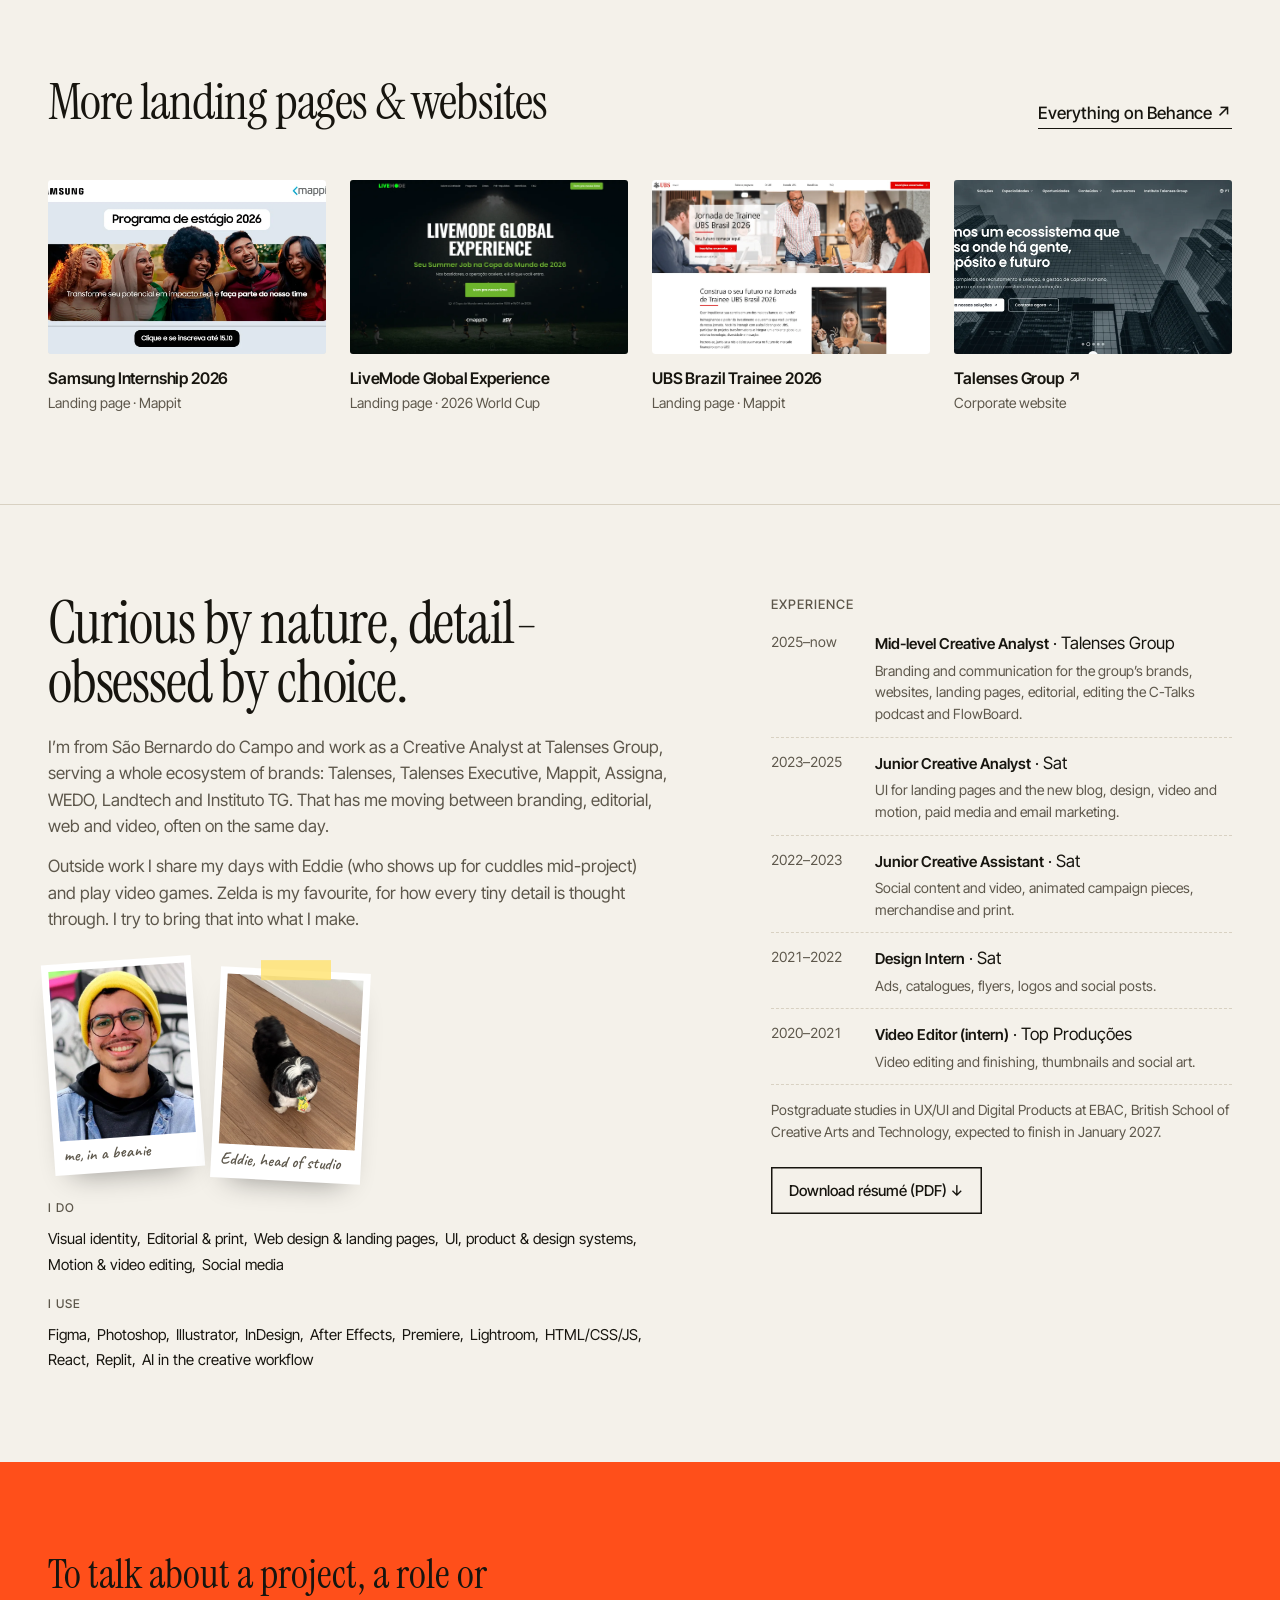
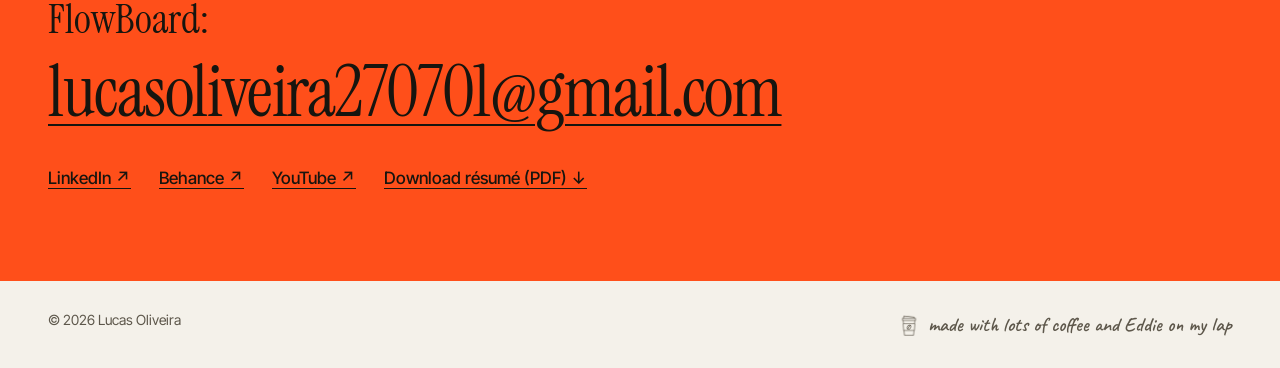
==== commit 2e9fcbf9: "Formação: pós em UX/UI e Produtos Digitais na EBAC, conclusão prevista para janeiro de 2027" ====
--- a/en/index.html
+++ b/en/index.html
@@ -312,7 +312,7 @@
           <li><span class="tl__when">2021–2022</span><div><b>Design Intern</b> · Sat<p>Ads, catalogues, flyers, logos and social posts.</p></div></li>
           <li><span class="tl__when">2020–2021</span><div><b>Video Editor (intern)</b> · Top Produções<p>Video editing and finishing, thumbnails and social art.</p></div></li>
       </ol>
-      <p class="about__edu">Design studies at EBAC, British School of Creative Arts and Technology.</p>
+      <p class="about__edu">Postgraduate studies in UX/UI and Digital Products at EBAC, British School of Creative Arts and Technology, expected to finish in January 2027.</p>
       <a class="btn btn--ghost" href="../assets/resume-lucas-oliveira.pdf" download>Download résumé (PDF) ↓</a>
     </aside>
   </section>
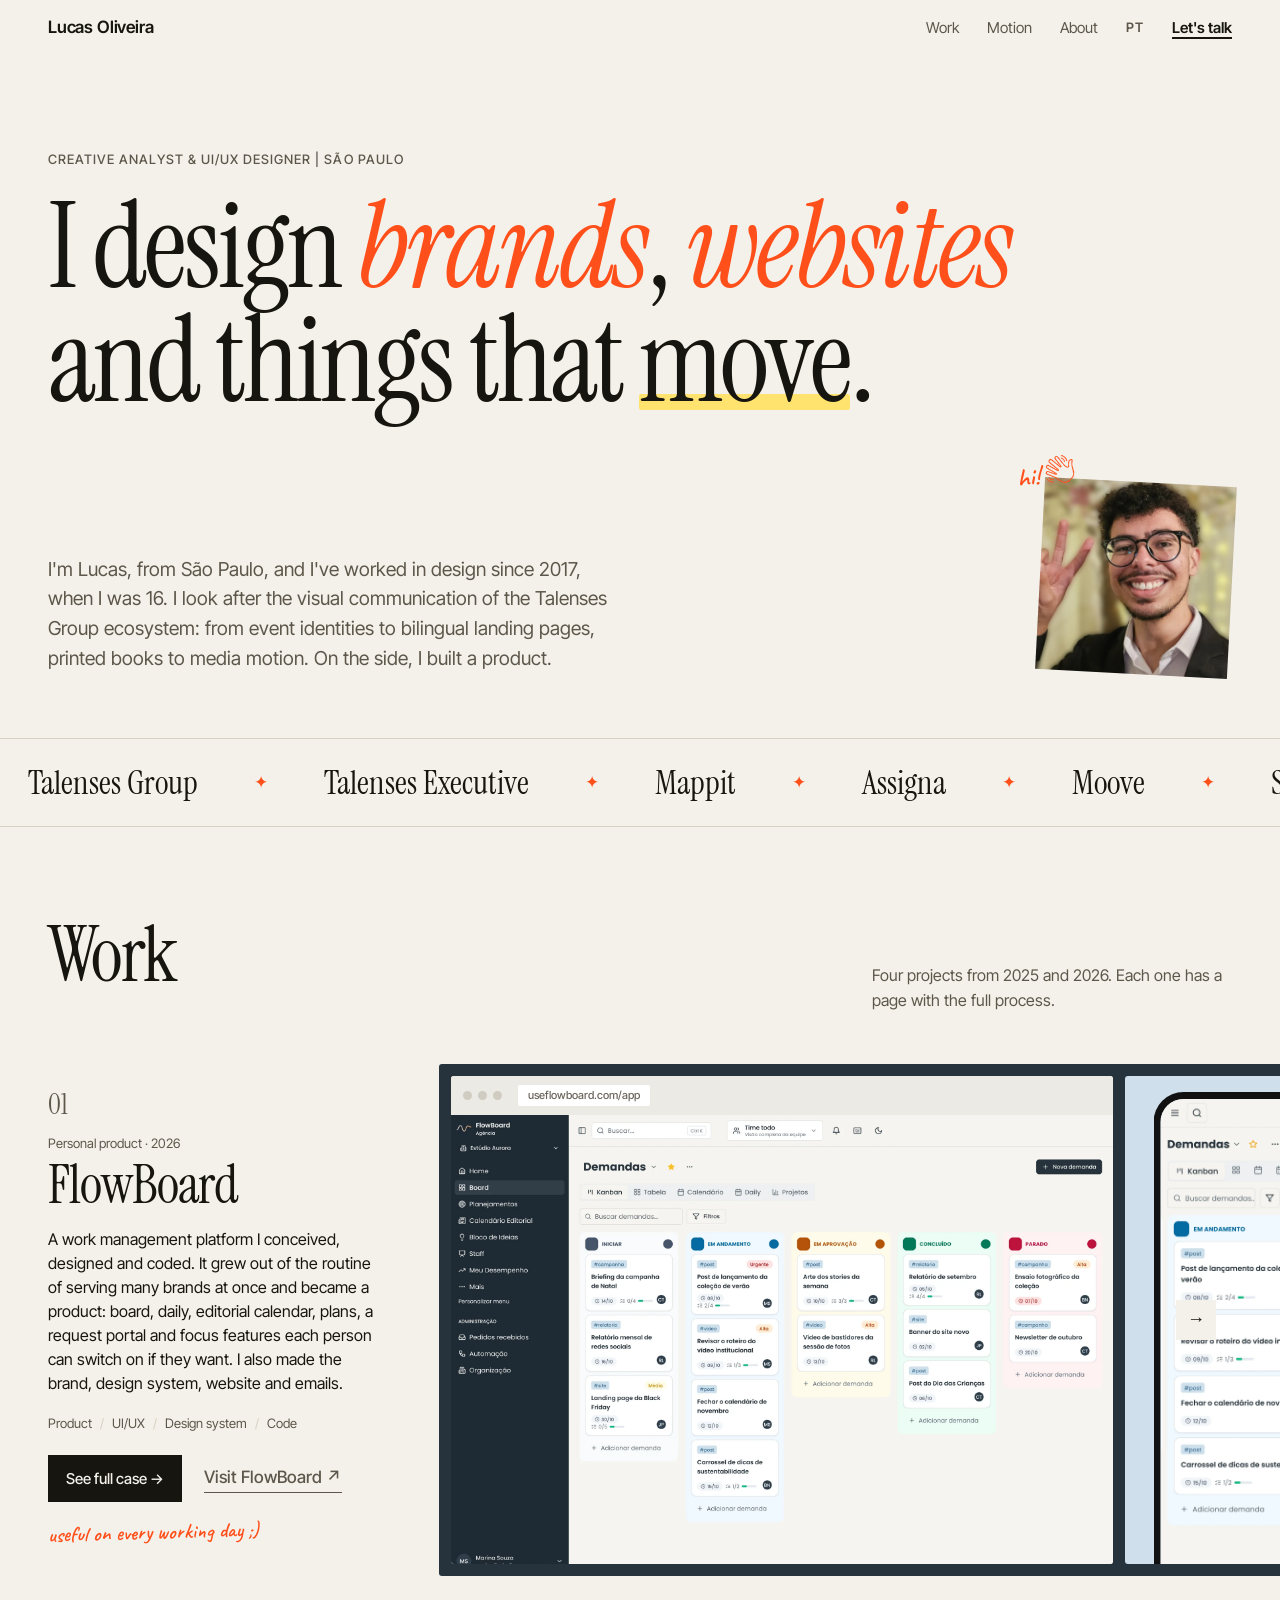
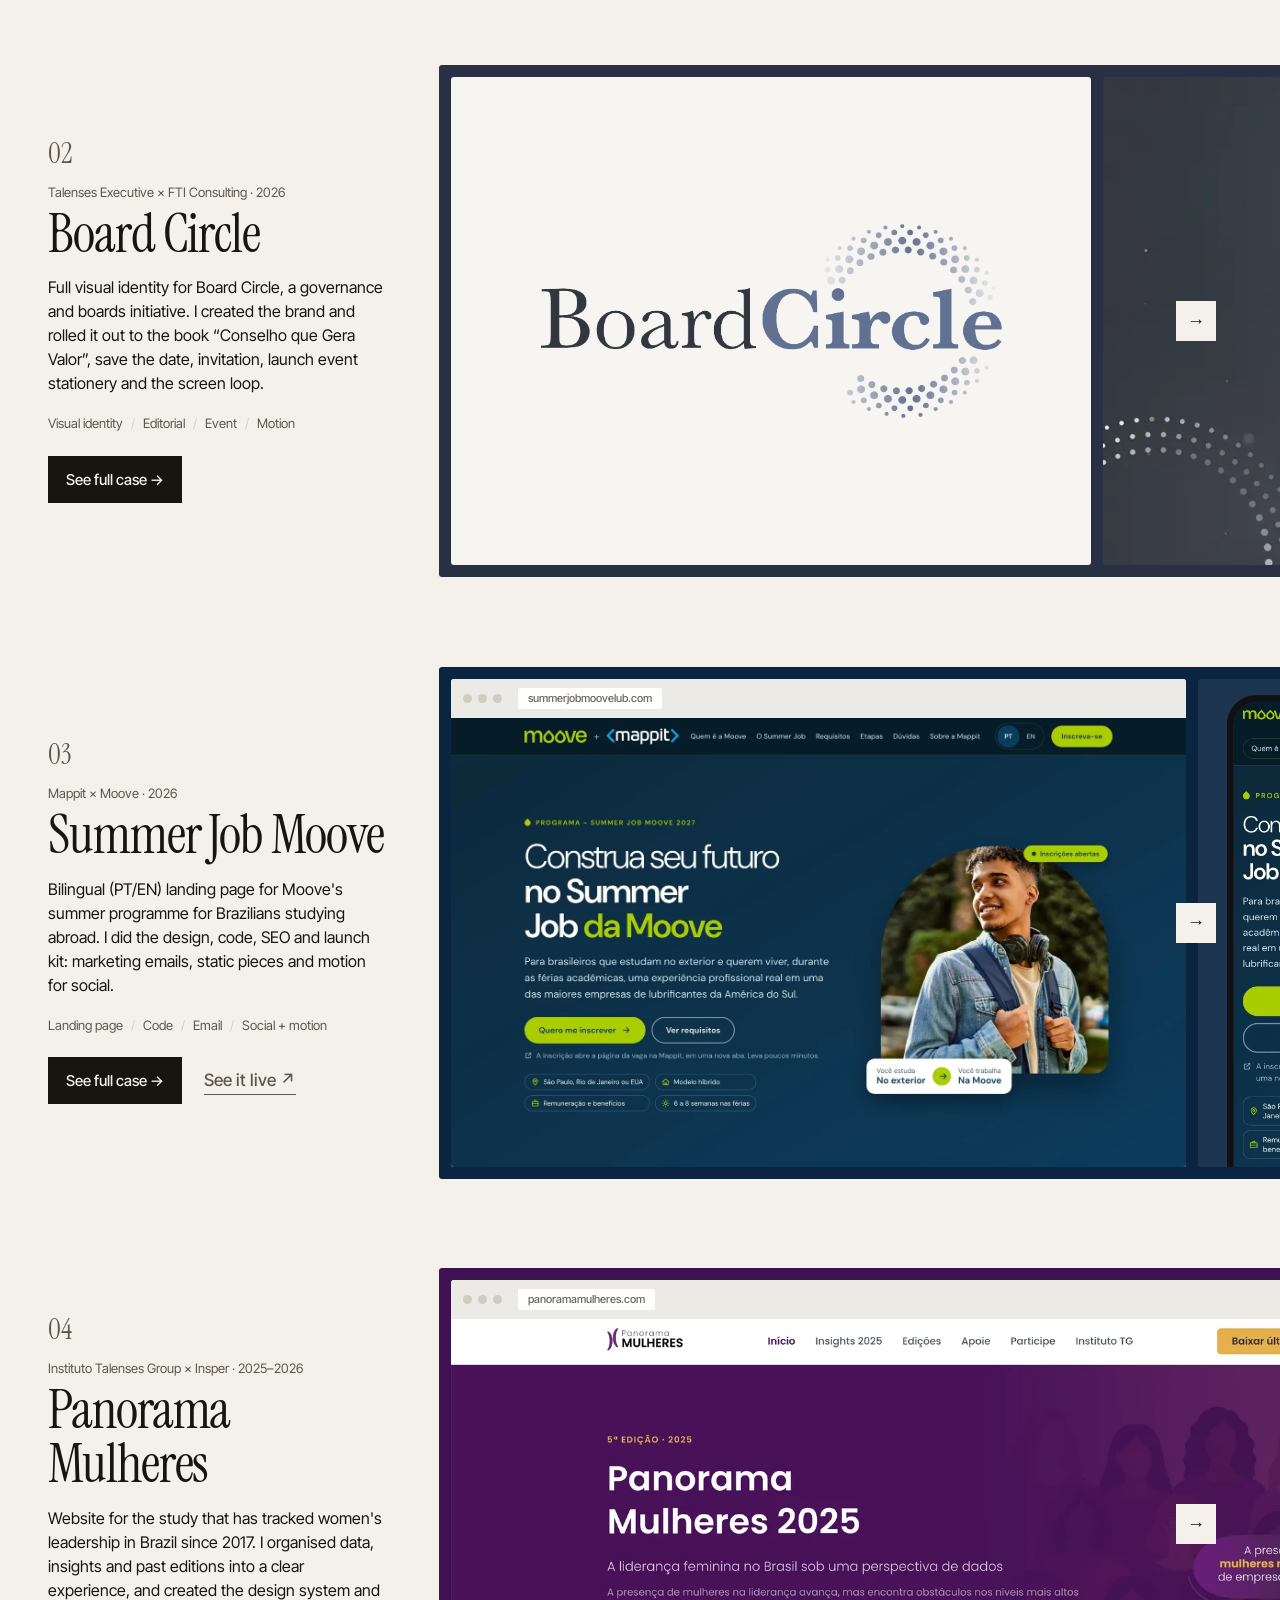
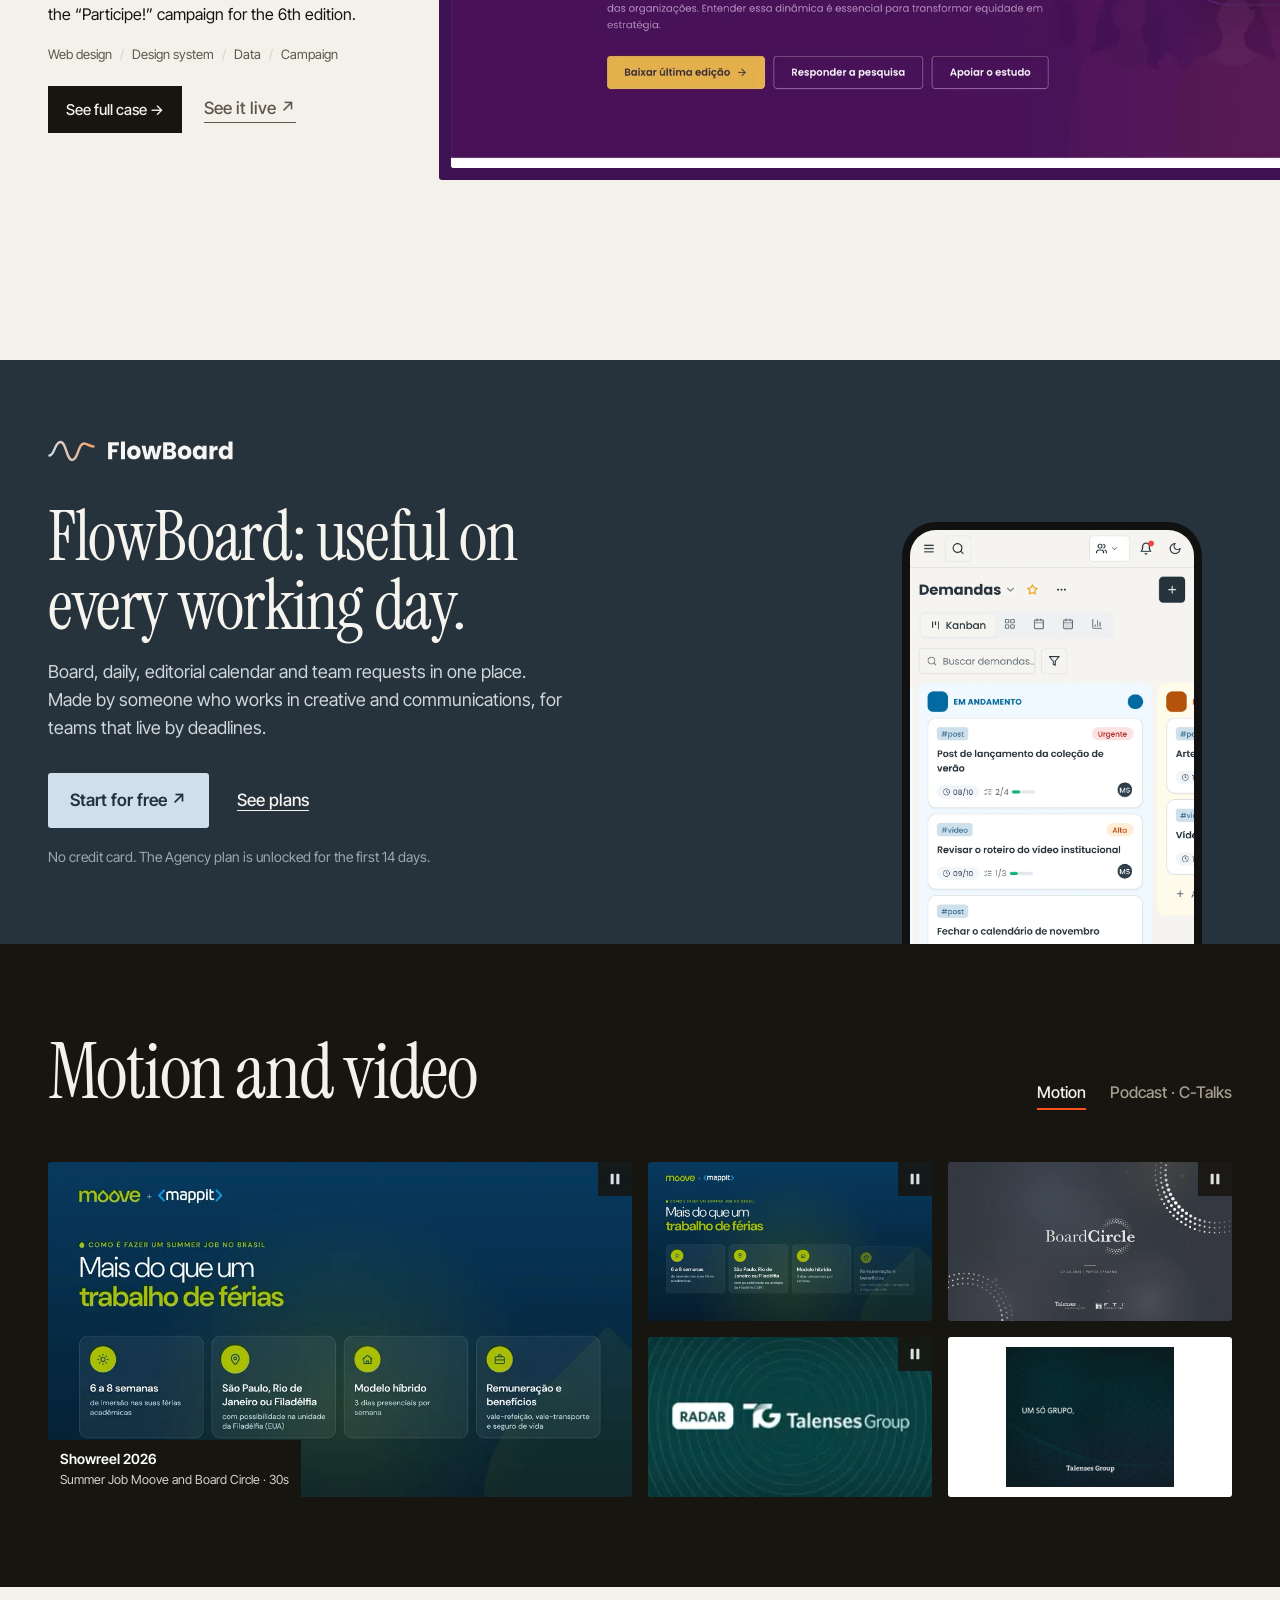
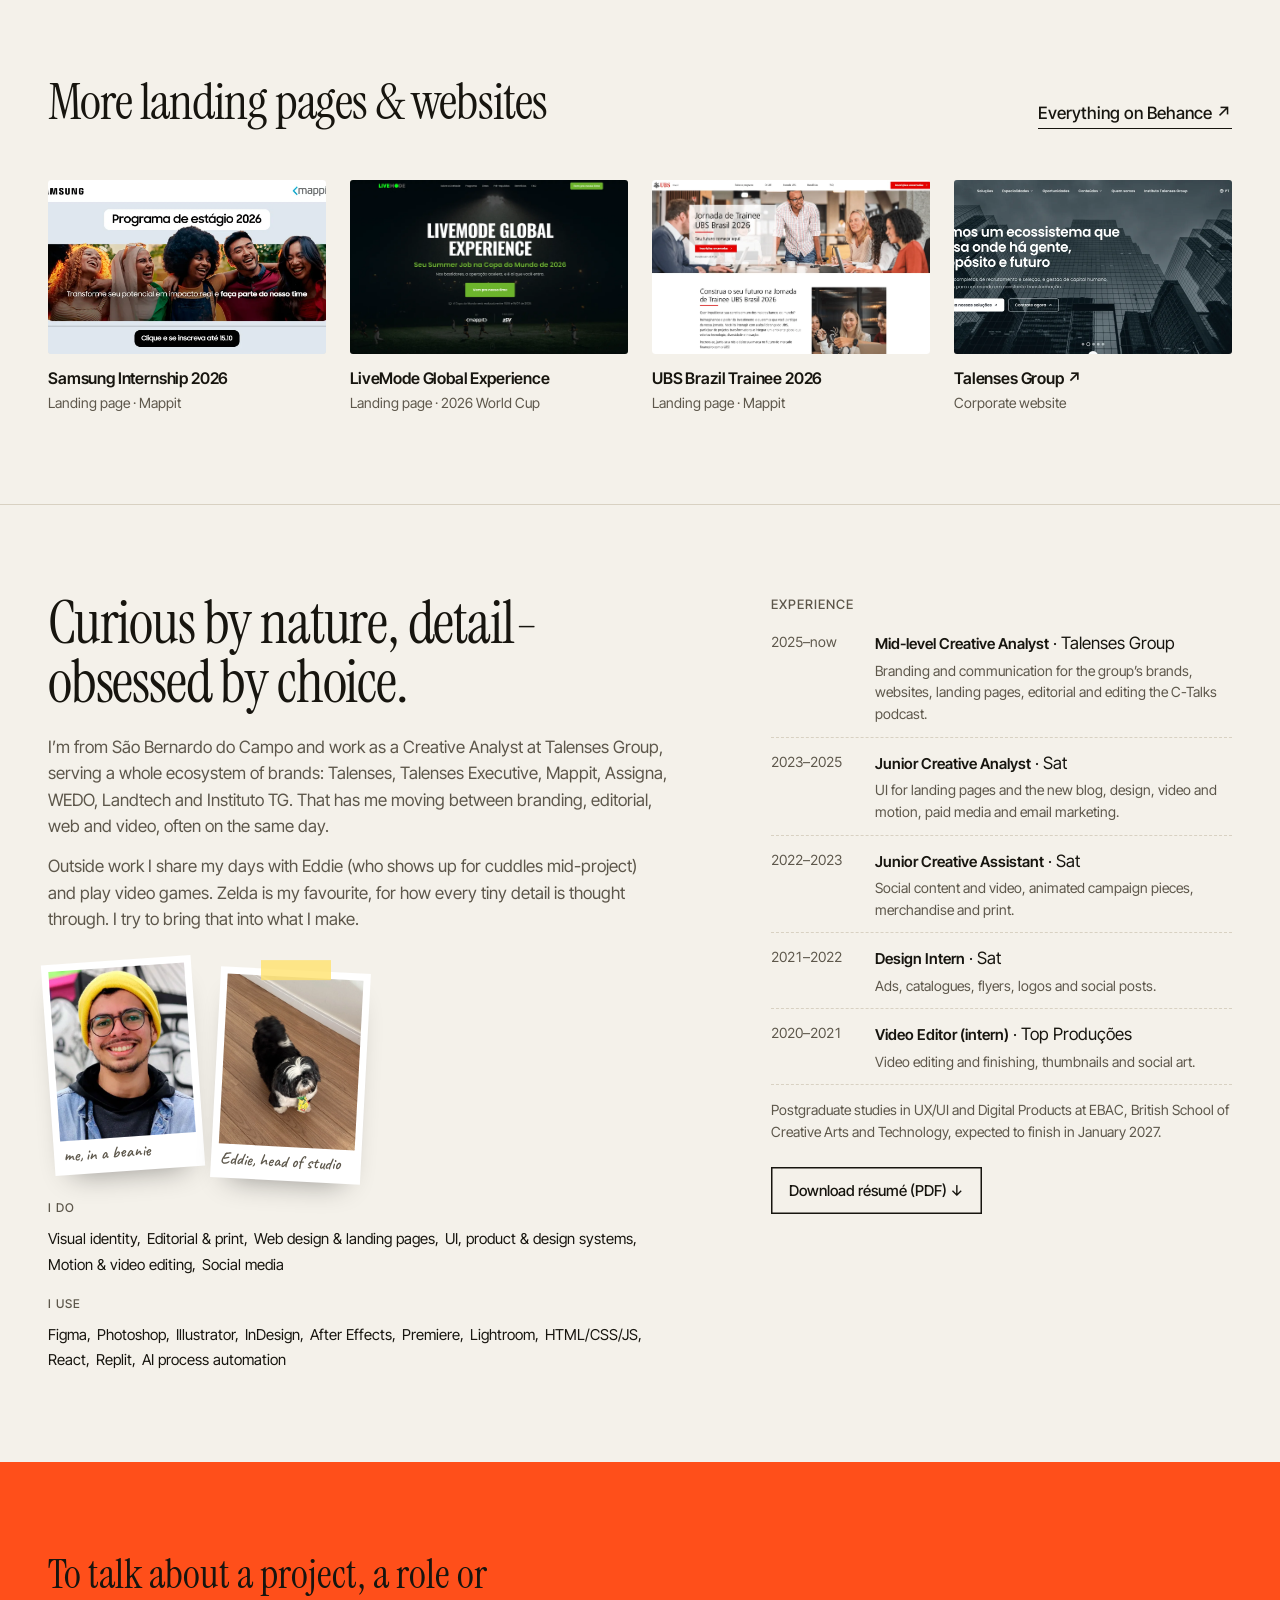
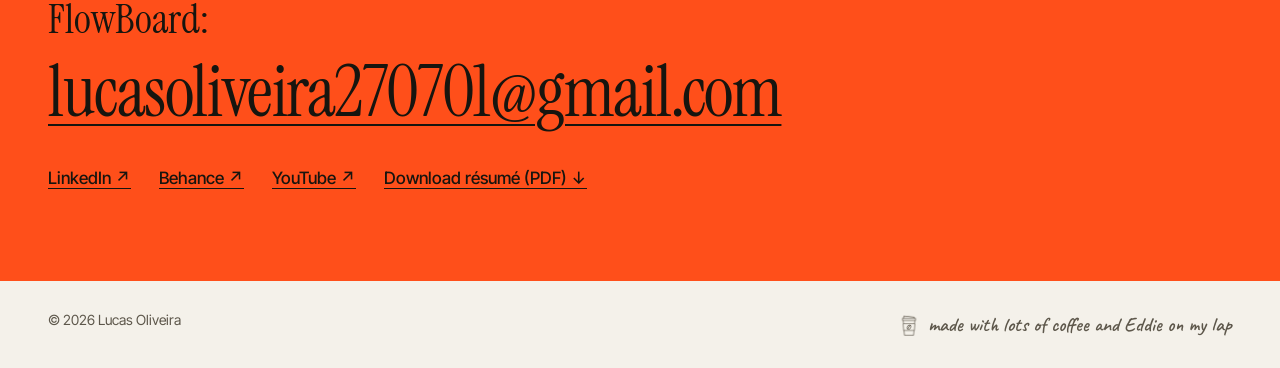
==== commit a6bafd21: "Posicionamento de 05/11: FlowBoard sem vínculo com o Talenses Group, título Creative Analyst & UI/UX" ====
--- a/en/index.html
+++ b/en/index.html
@@ -3,14 +3,14 @@
 <head>
 <meta charset="utf-8">
 <meta name="viewport" content="width=device-width, initial-scale=1">
-<title>Lucas Oliveira · Designer</title>
-<meta name="description" content="Lucas Oliveira, designer in São Paulo. Visual identity, websites, landing pages, product and motion.">
+<title>Lucas Oliveira · Creative Analyst &amp; UI/UX Designer</title>
+<meta name="description" content="Lucas Oliveira, Creative Analyst and UI/UX Designer in São Paulo. Visual identity, websites, landing pages, product and motion.">
 <link rel="canonical" href="https://lukeoliveira27.github.io/portfolio/en/">
 <link rel="alternate" hreflang="pt-BR" href="https://lukeoliveira27.github.io/portfolio/">
 <link rel="alternate" hreflang="en" href="https://lukeoliveira27.github.io/portfolio/en/">
 <meta property="og:type" content="website">
-<meta property="og:title" content="Lucas Oliveira · Designer">
-<meta property="og:description" content="Lucas Oliveira, designer in São Paulo. Visual identity, websites, landing pages, product and motion.">
+<meta property="og:title" content="Lucas Oliveira · Creative Analyst &amp; UI/UX Designer">
+<meta property="og:description" content="Lucas Oliveira, Creative Analyst and UI/UX Designer in São Paulo. Visual identity, websites, landing pages, product and motion.">
 <meta property="og:url" content="https://lukeoliveira27.github.io/portfolio/en/">
 <meta property="og:image" content="https://lukeoliveira27.github.io/portfolio/assets/img/og-en.jpg">
 <meta property="og:image:width" content="1200">
@@ -41,10 +41,10 @@
 <main id="topo">
 
   <section class="hero wrap">
-    <p class="eyebrow">Creative Analyst | São Paulo</p>
+    <p class="eyebrow">Creative Analyst &amp; UI/UX Designer | São Paulo</p>
     <h1 class="hero__title">I design <em>brands</em>, <em>websites</em><br class="br-lg"> and things that <span class="hero__move" aria-label="move"><span aria-hidden="true"><span style="--i:0">m</span><span style="--i:1">o</span><span style="--i:2">v</span><span style="--i:3">e</span></span></span>.</h1>
     <div class="hero__foot">
-      <p class="hero__lead">I&#x27;m Lucas, a 25-year-old designer from São Paulo. I look after the visual communication of the Talenses Group ecosystem: from event identities to bilingual landing pages, printed books to media motion. On the side, I built a product.</p>
+      <p class="hero__lead">I&#x27;m Lucas, from São Paulo, and I&#x27;ve worked in design since 2017, when I was 16. I look after the visual communication of the Talenses Group ecosystem: from event identities to bilingual landing pages, printed books to media motion. On the side, I built a product.</p>
       <figure class="hero__photo">
         <img src="../assets/img/lucas.webp" alt="Lucas Oliveira smiling and making a peace sign" width="800" height="800">
         <figcaption class="hand">hi! <i class="ico ico--wave" style="--i:url(../assets/icons/aceno.png)" aria-hidden="true"></i></figcaption>
@@ -68,7 +68,7 @@
         <div>
           <p class="case__client">Personal product · 2026</p>
           <h3 class="case__title"><a href="cases/flowboard.html">FlowBoard</a></h3>
-          <p class="case__text">A work management platform I conceived, designed and coded. It started as a way to organise Talenses Group&#x27;s Communications team and grew into a product: board, daily, editorial calendar, plans, a request portal and focus features each person can switch on if they want. I also made the brand, design system, website and emails.</p>
+          <p class="case__text">A work management platform I conceived, designed and coded. It grew out of the routine of serving many brands at once and became a product: board, daily, editorial calendar, plans, a request portal and focus features each person can switch on if they want. I also made the brand, design system, website and emails.</p>
           <ul class="tags"><li>Product</li><li>UI/UX</li><li>Design system</li><li>Code</li></ul>
           <div class="case__links"><a class="btn" href="cases/flowboard.html">See full case →</a><a class="link link--muted" href="https://useflowboard.com/" target="_blank" rel="noopener">Visit FlowBoard ↗</a></div>
           <p class="hand case__note">useful on every working day ;)</p>
@@ -300,13 +300,13 @@
         <h3>I do</h3>
         <ul><li>Visual identity</li><li>Editorial &amp; print</li><li>Web design &amp; landing pages</li><li>UI, product &amp; design systems</li><li>Motion &amp; video editing</li><li>Social media</li></ul>
         <h3>I use</h3>
-        <ul><li>Figma</li><li>Photoshop</li><li>Illustrator</li><li>InDesign</li><li>After Effects</li><li>Premiere</li><li>Lightroom</li><li>HTML/CSS/JS</li><li>React</li><li>Replit</li><li>AI in the creative workflow</li></ul>
+        <ul><li>Figma</li><li>Photoshop</li><li>Illustrator</li><li>InDesign</li><li>After Effects</li><li>Premiere</li><li>Lightroom</li><li>HTML/CSS/JS</li><li>React</li><li>Replit</li><li>AI process automation</li></ul>
       </div>
     </div>
     <aside class="about__side">
       <h3 class="about__sub">Experience</h3>
       <ol class="tl">
-          <li><span class="tl__when">2025–now</span><div><b>Mid-level Creative Analyst</b> · Talenses Group<p>Branding and communication for the group’s brands, websites, landing pages, editorial, editing the C-Talks podcast and FlowBoard.</p></div></li>
+          <li><span class="tl__when">2025–now</span><div><b>Mid-level Creative Analyst</b> · Talenses Group<p>Branding and communication for the group’s brands, websites, landing pages, editorial and editing the C-Talks podcast.</p></div></li>
           <li><span class="tl__when">2023–2025</span><div><b>Junior Creative Analyst</b> · Sat<p>UI for landing pages and the new blog, design, video and motion, paid media and email marketing.</p></div></li>
           <li><span class="tl__when">2022–2023</span><div><b>Junior Creative Assistant</b> · Sat<p>Social content and video, animated campaign pieces, merchandise and print.</p></div></li>
           <li><span class="tl__when">2021–2022</span><div><b>Design Intern</b> · Sat<p>Ads, catalogues, flyers, logos and social posts.</p></div></li>
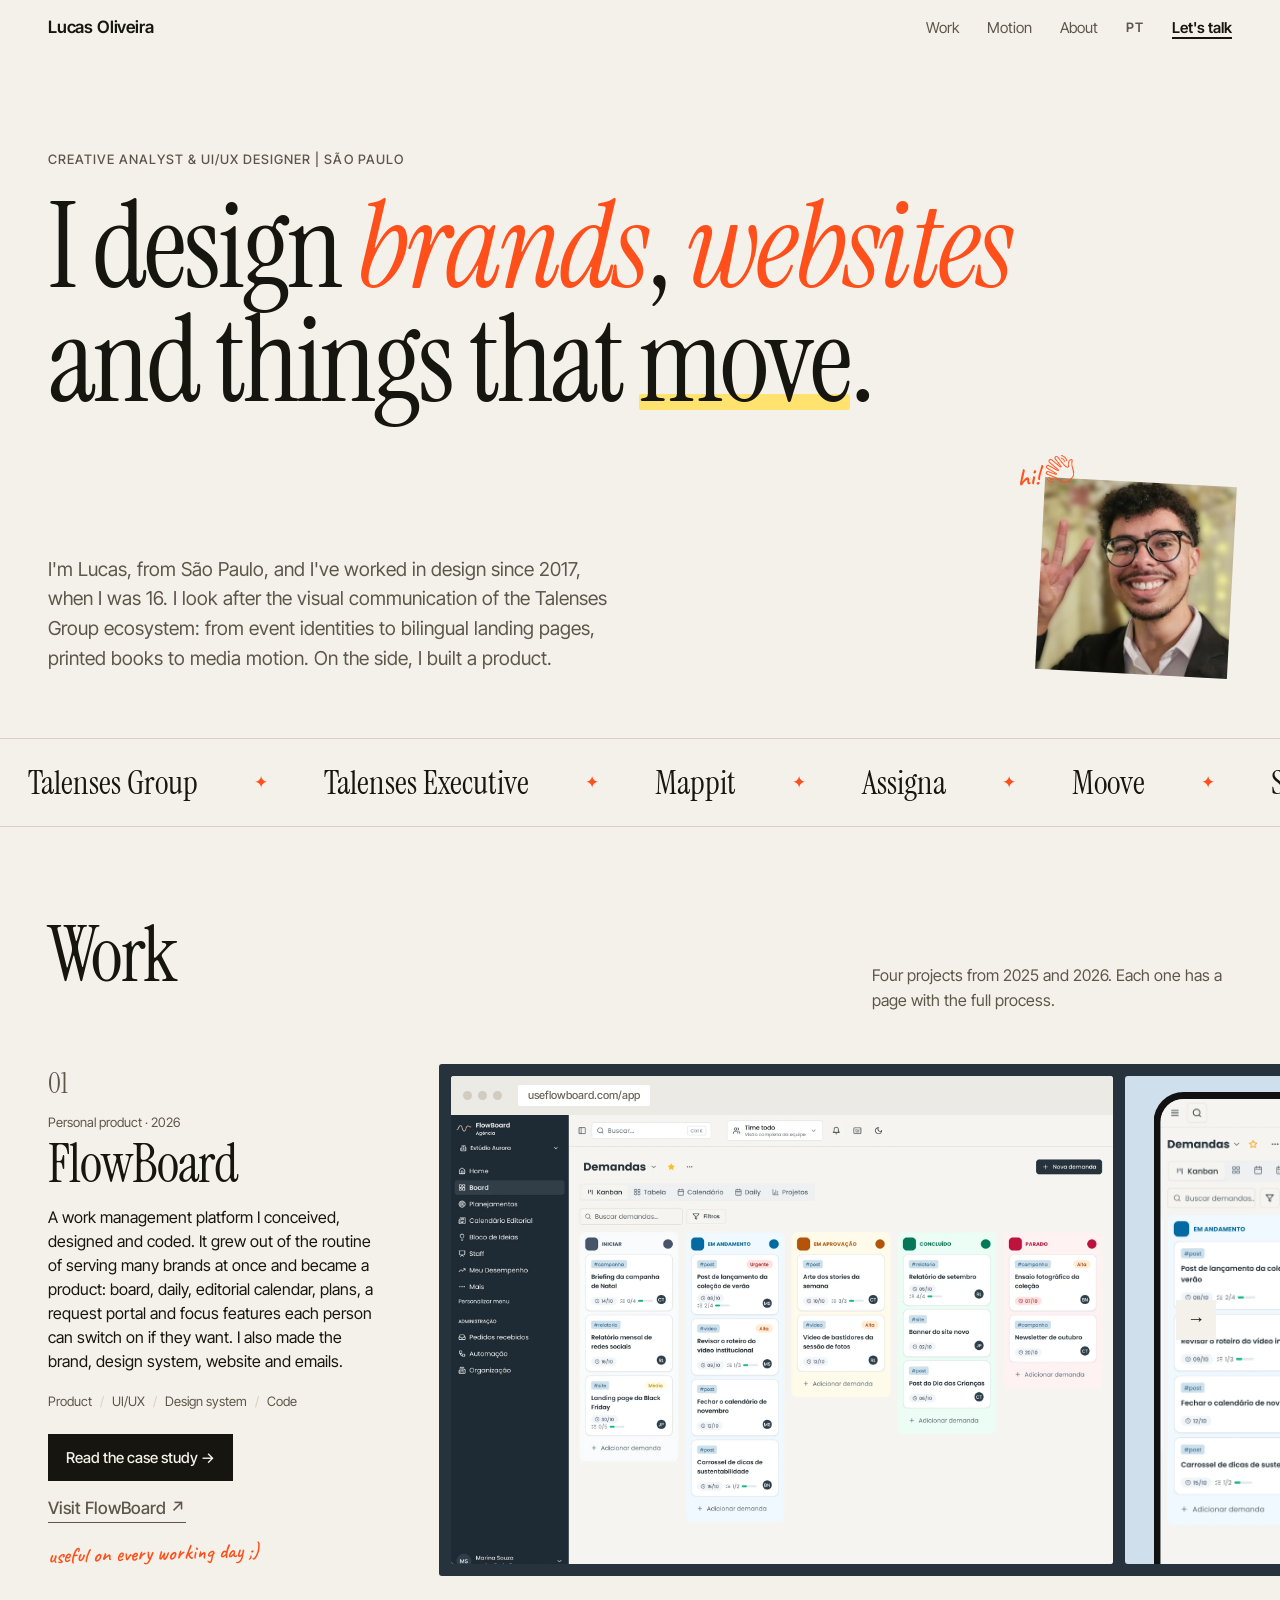
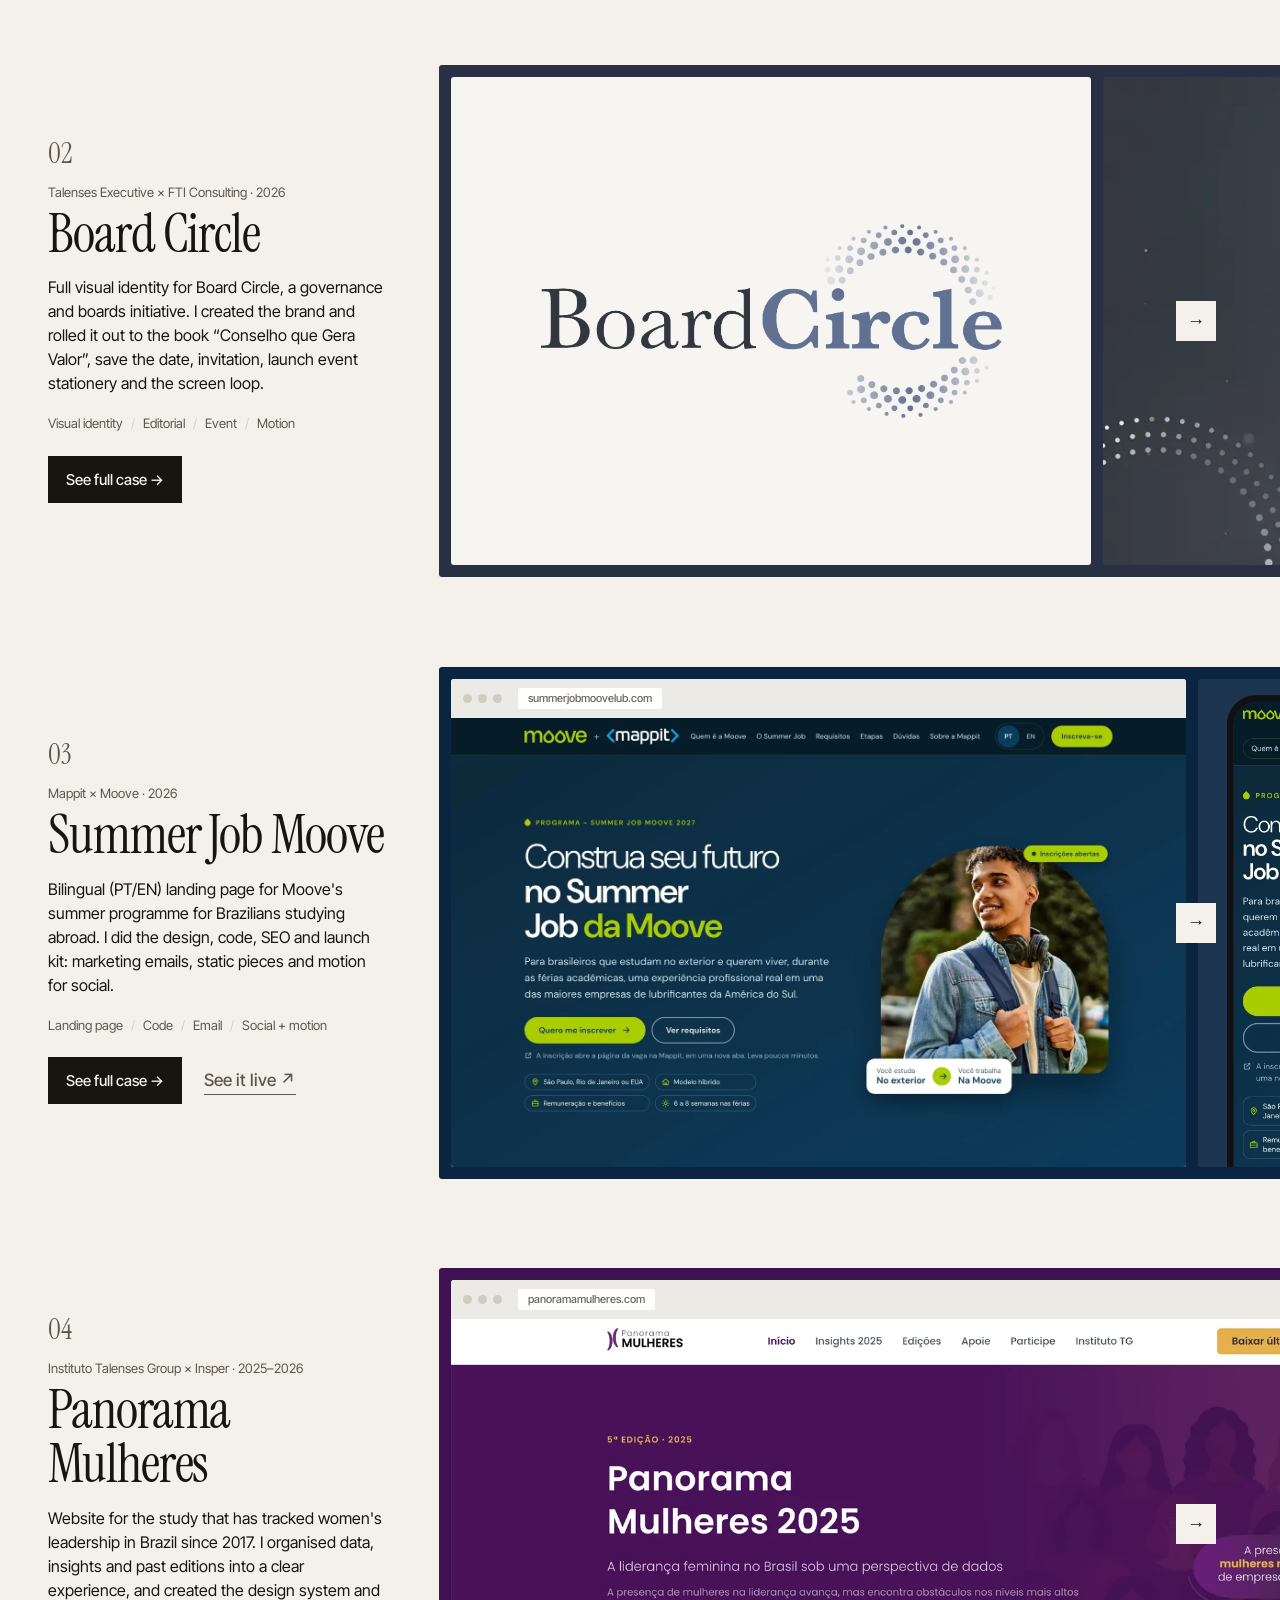
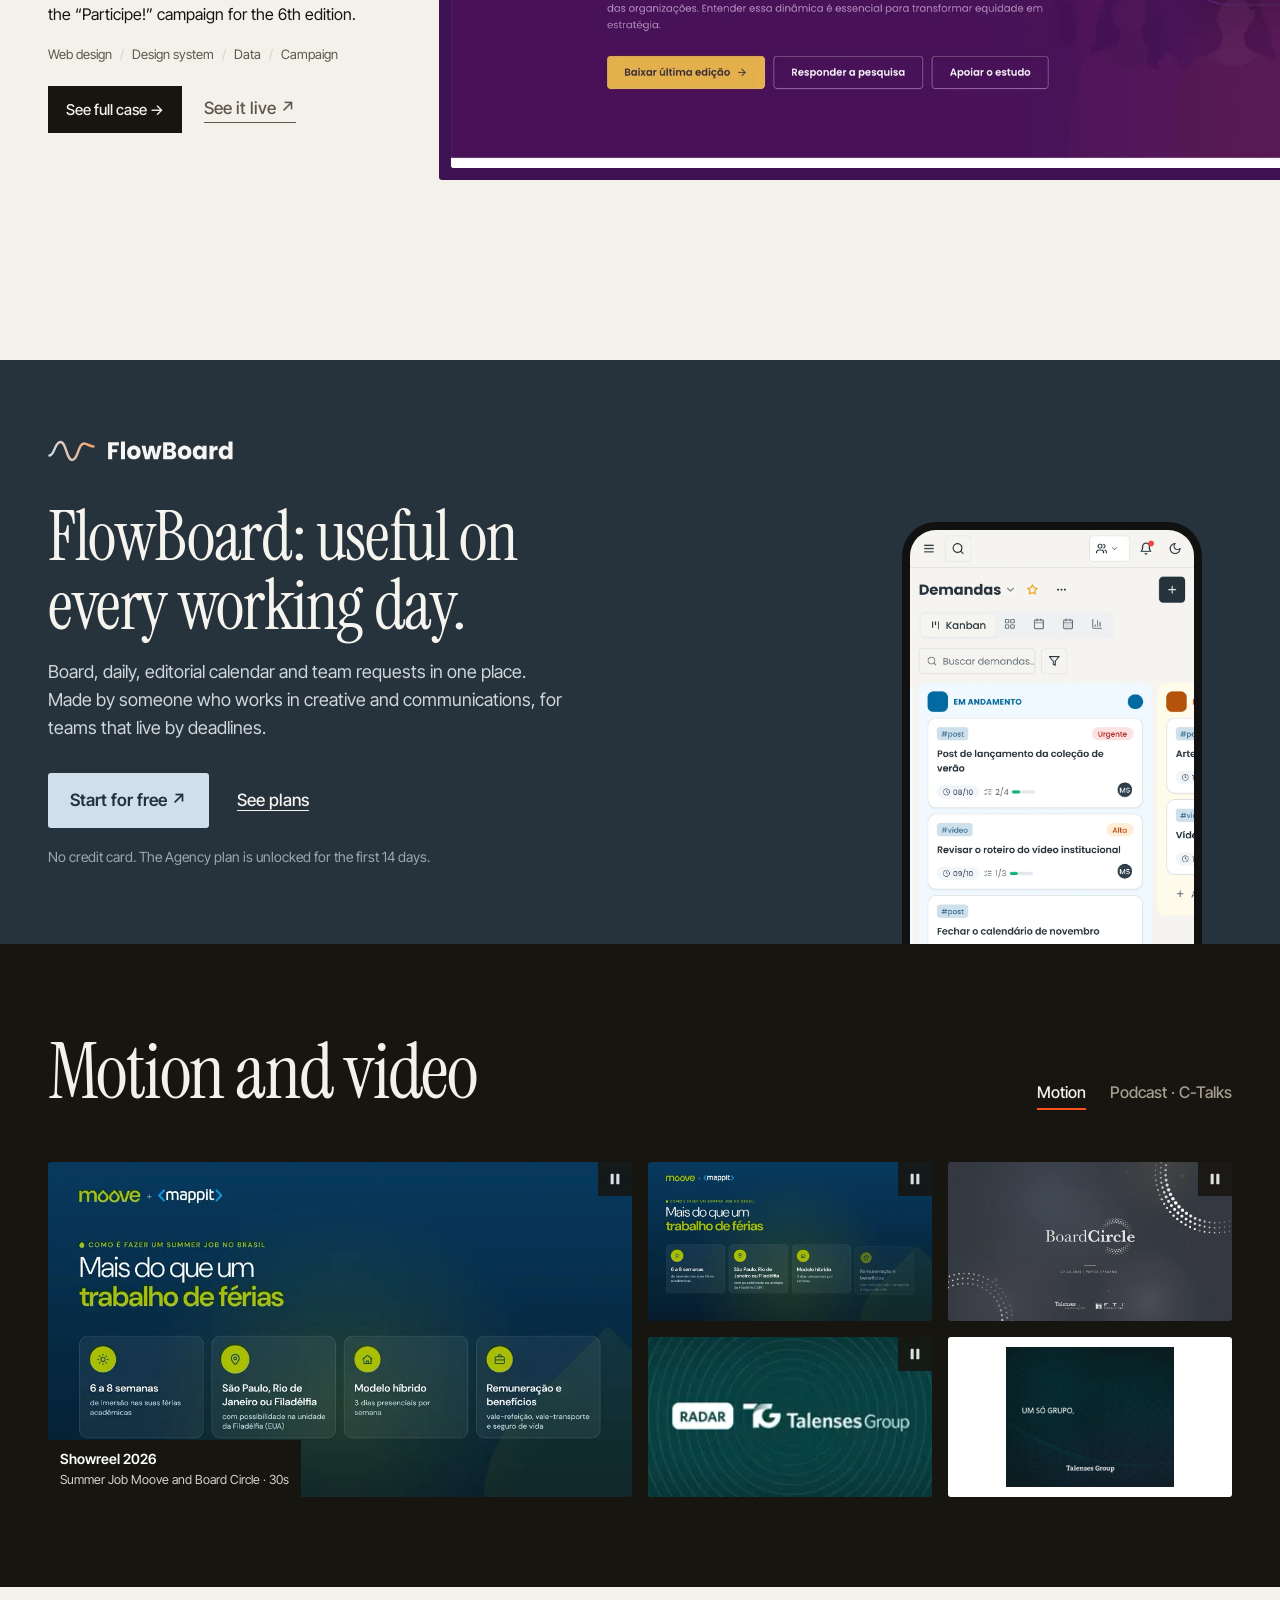
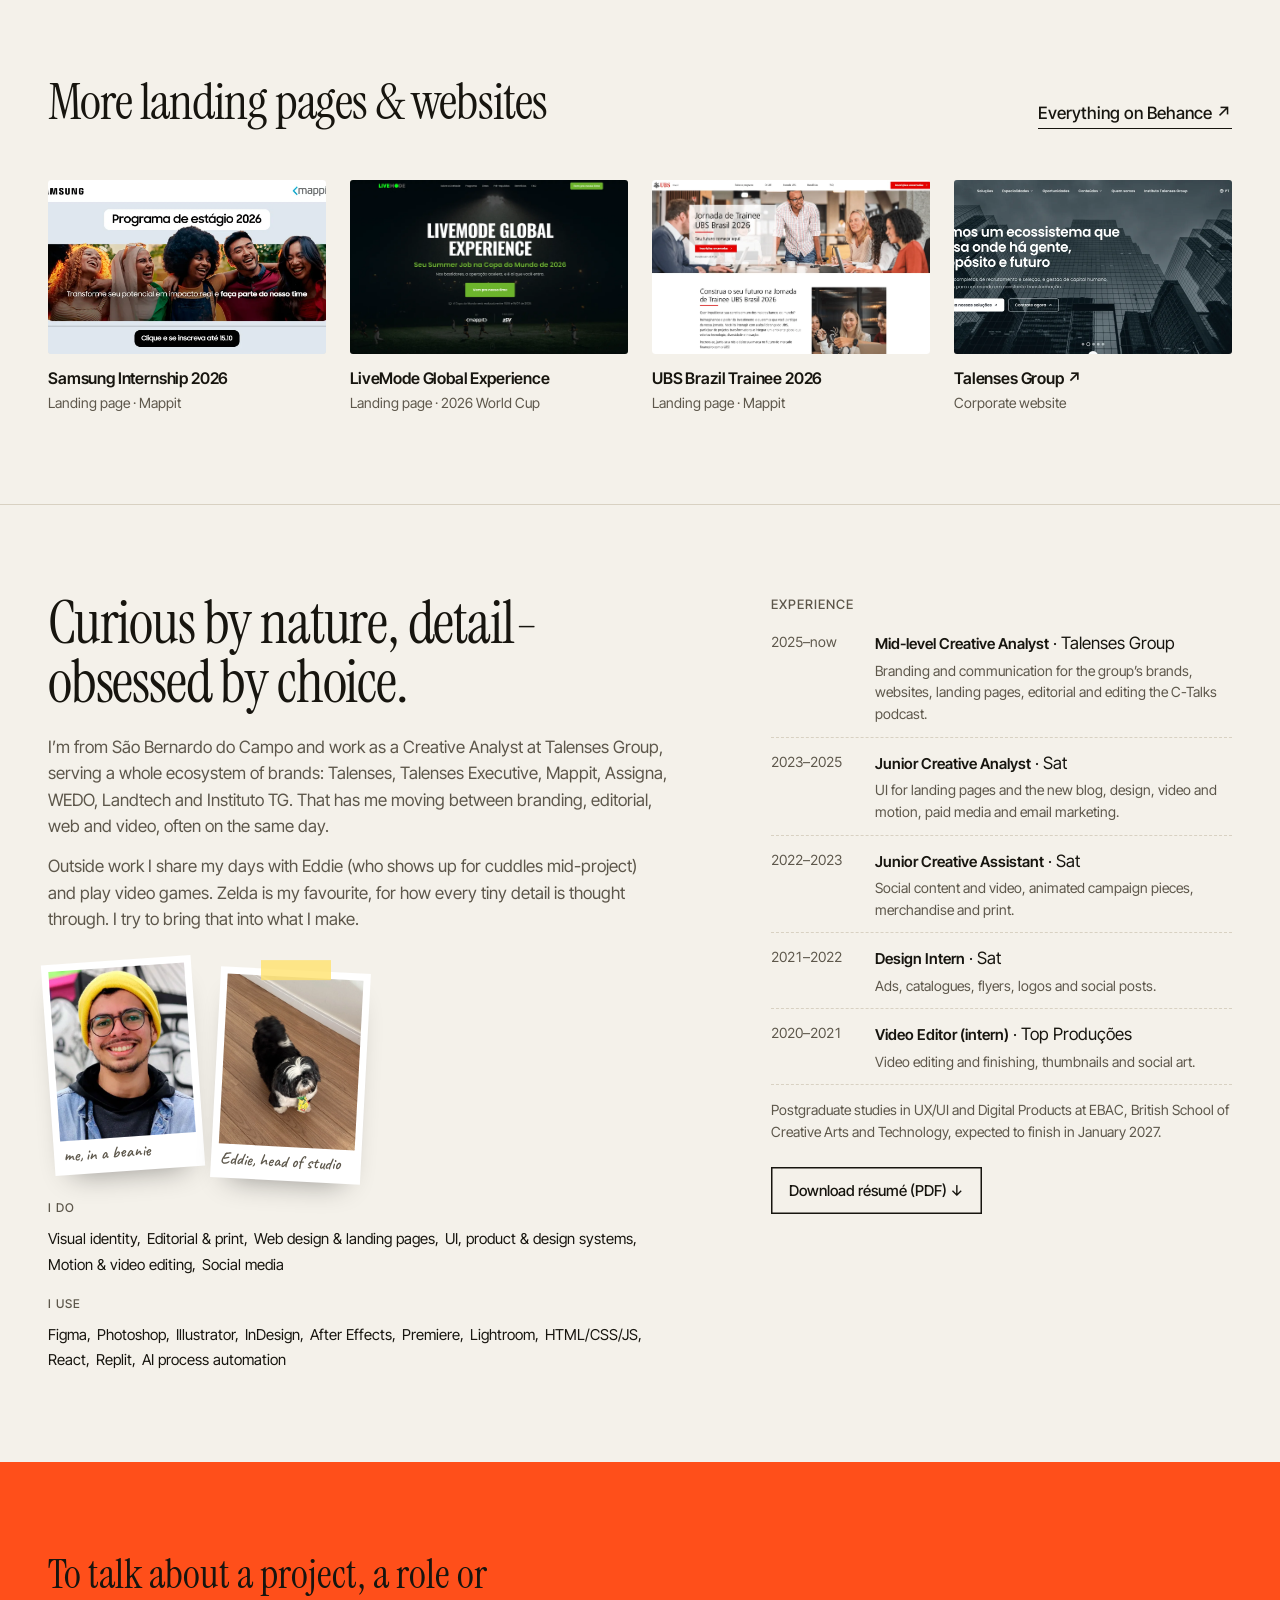
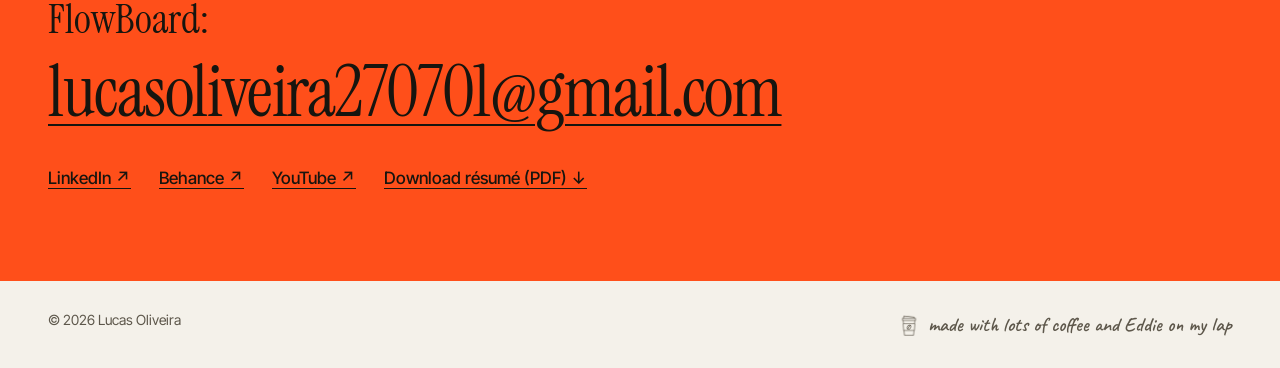
==== commit 7cd75495: "FlowBoard: estudo de caso completo em /flowboard/ (PT e EN), com link na home e no case Origem no TD" ====
--- a/en/index.html
+++ b/en/index.html
@@ -67,10 +67,10 @@
         <span class="case__num">01</span>
         <div>
           <p class="case__client">Personal product · 2026</p>
-          <h3 class="case__title"><a href="cases/flowboard.html">FlowBoard</a></h3>
+          <h3 class="case__title"><a href="flowboard/">FlowBoard</a></h3>
           <p class="case__text">A work management platform I conceived, designed and coded. It grew out of the routine of serving many brands at once and became a product: board, daily, editorial calendar, plans, a request portal and focus features each person can switch on if they want. I also made the brand, design system, website and emails.</p>
           <ul class="tags"><li>Product</li><li>UI/UX</li><li>Design system</li><li>Code</li></ul>
-          <div class="case__links"><a class="btn" href="cases/flowboard.html">See full case →</a><a class="link link--muted" href="https://useflowboard.com/" target="_blank" rel="noopener">Visit FlowBoard ↗</a></div>
+          <div class="case__links"><a class="btn" href="flowboard/">Read the case study →</a><a class="link link--muted" href="https://useflowboard.com/" target="_blank" rel="noopener">Visit FlowBoard ↗</a></div>
           <p class="hand case__note">useful on every working day ;)</p>
         </div>
       </div>
--- a/styles.css
+++ b/styles.css
@@ -525,3 +525,32 @@
   .fbcta__shot img { width: 240px; top: 0; }
   .fbcta__btn { flex: 1 1 auto; justify-content: center; }
 }
+
+/* ---------- ESTUDO DE CASO DO FLOWBOARD (/flowboard/) ---------- */
+.ch__title--long { max-width: 18ch; font-size: clamp(44px, 6.6vw, 96px); line-height: 1; letter-spacing: -.02em; text-wrap: balance; }
+.study-cta { margin-bottom: 20px; }
+.step__t { margin: 0 0 12px; font-family: var(--serif); font-weight: 400; font-size: clamp(26px, 2.4vw, 34px); line-height: 1.1; }
+.study-quote {
+  margin: 36px 0 8px; padding: 4px 0 4px 24px; border-left: 3px solid var(--accent);
+  font-family: var(--serif); font-size: clamp(28px, 3vw, 40px); line-height: 1.15; text-wrap: balance;
+}
+.study-stats { list-style: none; margin: 32px 0; padding: 0; display: grid; grid-template-columns: repeat(3, 1fr); gap: 20px; }
+.study-stats li { border-top: 1.5px solid var(--ink); padding-top: 14px; }
+.study-stats b { display: block; font-family: var(--serif); font-weight: 400; font-size: clamp(44px, 5vw, 64px); line-height: 1; color: var(--case); }
+.study-stats span { display: block; margin-top: 6px; font-size: 14px; color: var(--ink-2); }
+.study-list { list-style: none; margin: 24px 0 0; padding: 0; }
+.study-list li { padding: 18px 0; border-top: 1px solid var(--line); }
+.study-list li:last-child { border-bottom: 1px solid var(--line); }
+.study-list b { display: block; font-weight: 600; font-size: 17px; margin-bottom: 4px; }
+.study-list p, .study-proc p { margin: 0; color: var(--ink-2); font-size: 16px; }
+.study-list--learn b { font-family: var(--serif); font-weight: 400; font-size: clamp(24px, 2.2vw, 30px); line-height: 1.15; margin-bottom: 8px; }
+.study-proc { list-style: none; counter-reset: proc; margin: 28px 0 0; padding: 0; }
+.study-proc li { counter-increment: proc; display: grid; grid-template-columns: 44px 1fr; column-gap: 12px; padding: 16px 0; border-top: 1px solid var(--line); }
+.study-proc li::before { content: counter(proc, decimal-leading-zero); grid-row: span 2; font-family: var(--serif); font-size: 24px; line-height: 1.1; color: var(--accent); }
+.study-proc b { font-weight: 600; font-size: 17px; margin-bottom: 2px; }
+.study-next { margin-top: 28px !important; padding: 20px 22px; background: var(--paper-2); border-radius: var(--radius); font-size: 17px !important; }
+@media (max-width: 640px) {
+  .study-stats { grid-template-columns: 1fr; gap: 12px; }
+  .study-stats li { display: flex; align-items: baseline; gap: 14px; }
+  .study-stats span { margin-top: 0; }
+}
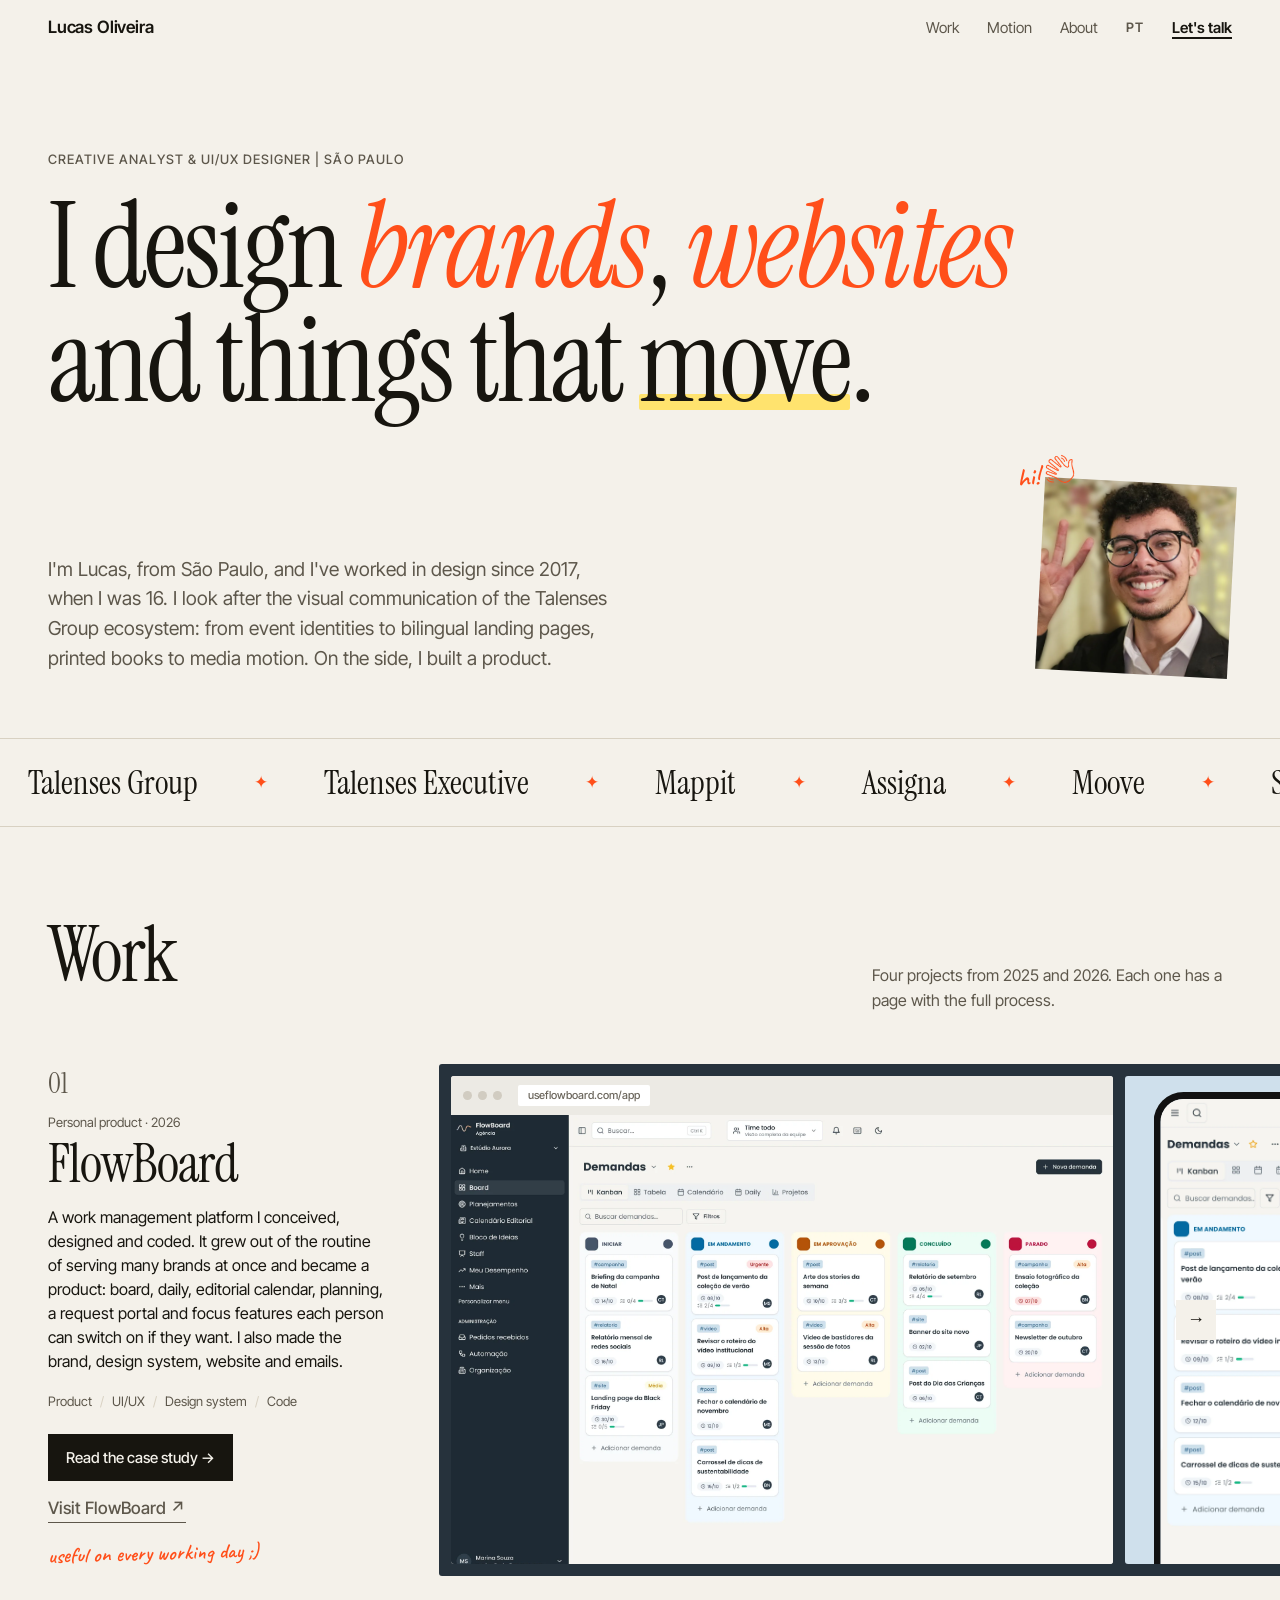
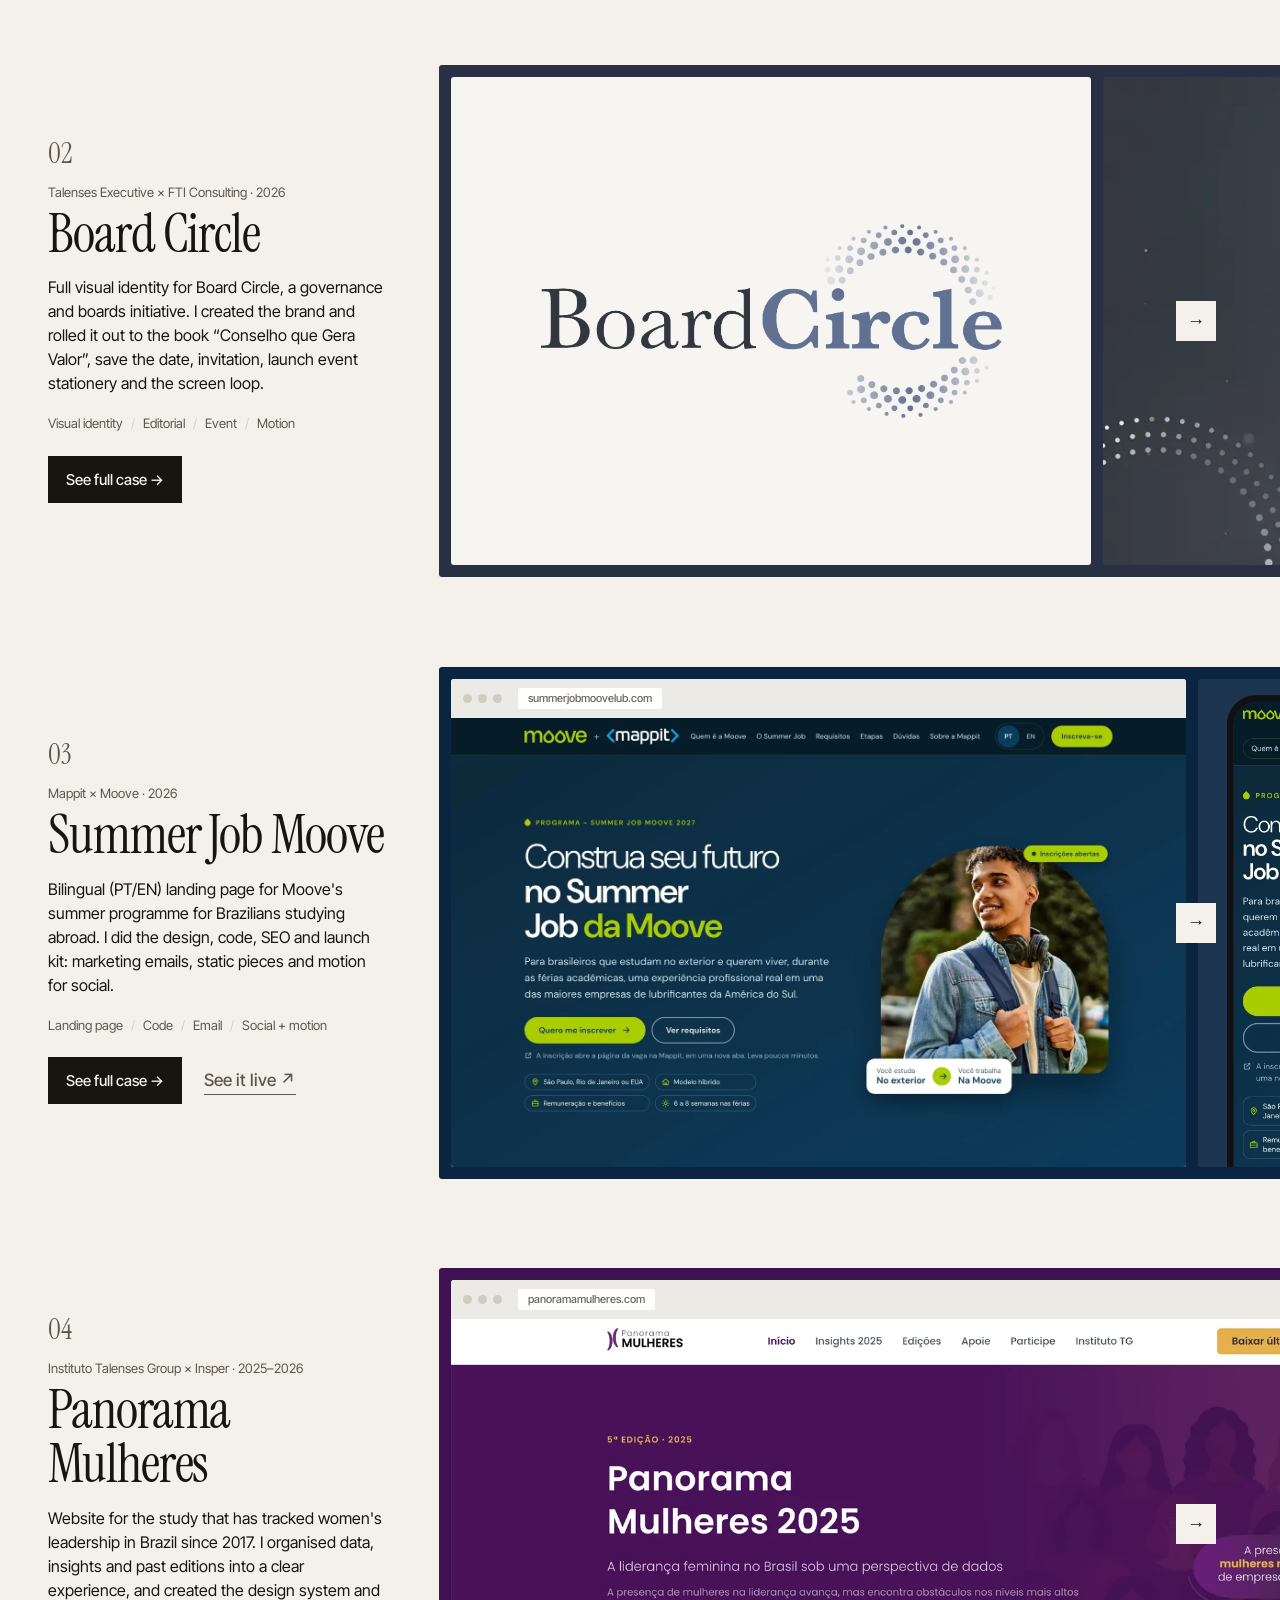
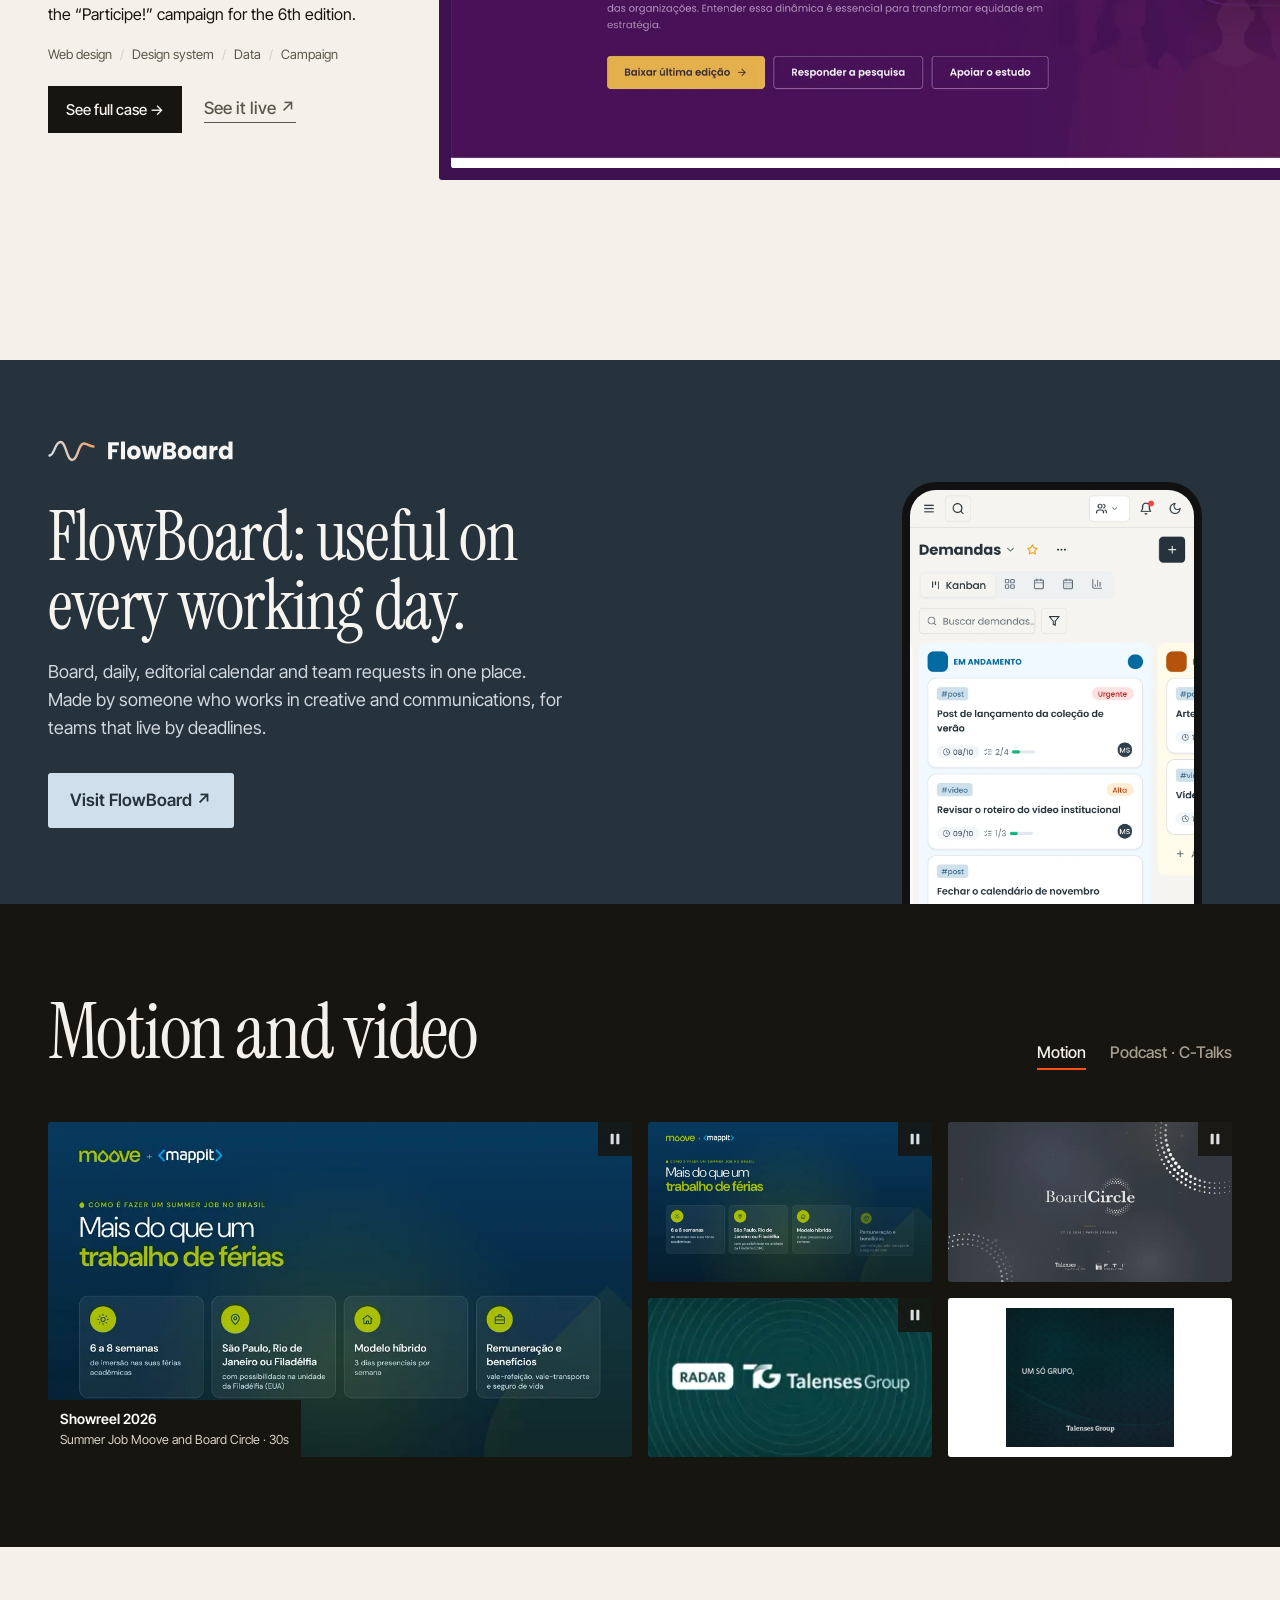
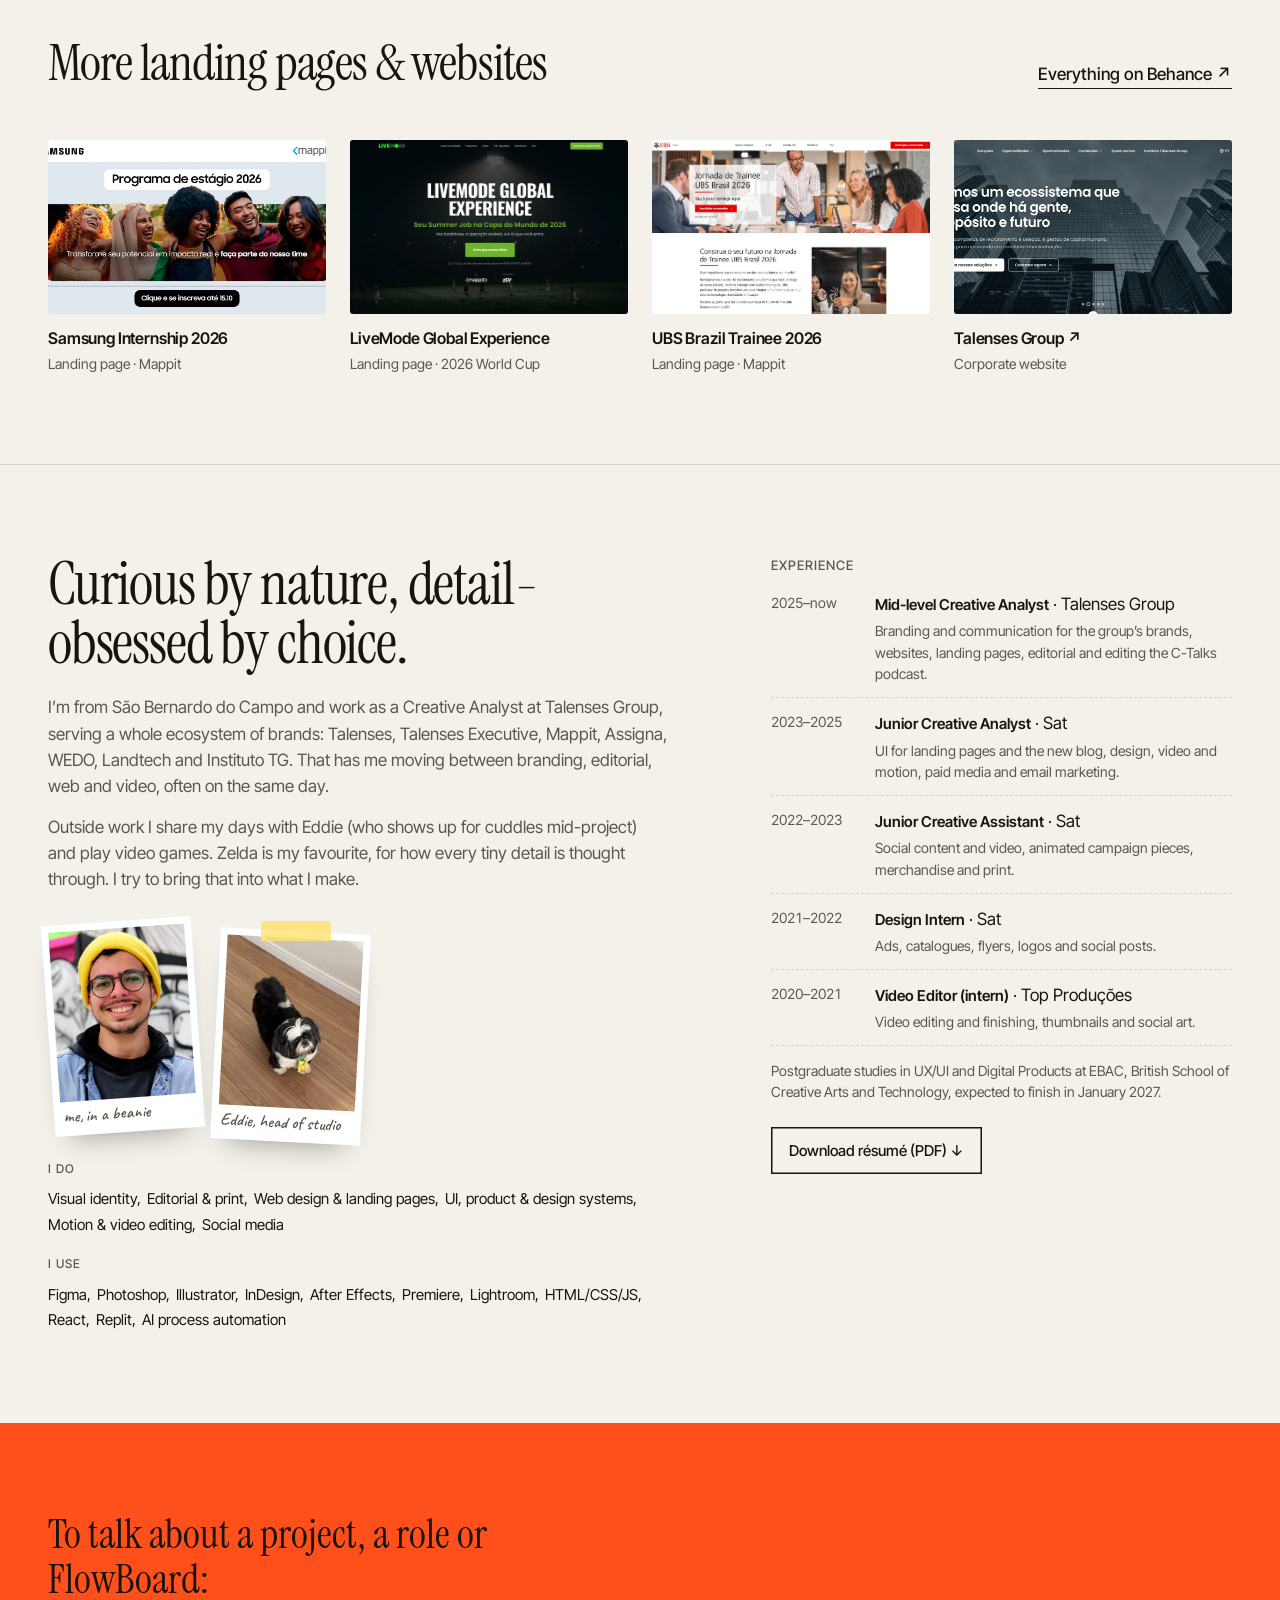
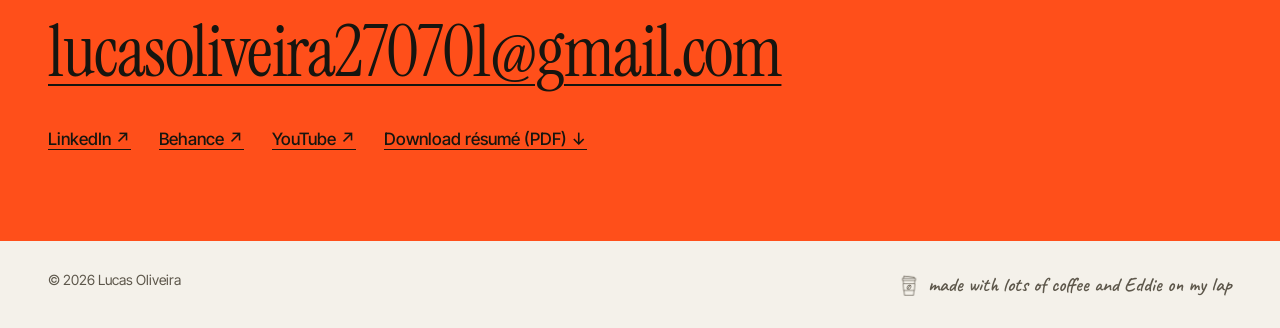
==== commit 2841a24d: "FlowBoard: retira informações de pagamento (planos, teste grátis, cartão de crédito) O bloco de cham" ====
--- a/en/index.html
+++ b/en/index.html
@@ -68,7 +68,7 @@
         <div>
           <p class="case__client">Personal product · 2026</p>
           <h3 class="case__title"><a href="flowboard/">FlowBoard</a></h3>
-          <p class="case__text">A work management platform I conceived, designed and coded. It grew out of the routine of serving many brands at once and became a product: board, daily, editorial calendar, plans, a request portal and focus features each person can switch on if they want. I also made the brand, design system, website and emails.</p>
+          <p class="case__text">A work management platform I conceived, designed and coded. It grew out of the routine of serving many brands at once and became a product: board, daily, editorial calendar, planning, a request portal and focus features each person can switch on if they want. I also made the brand, design system, website and emails.</p>
           <ul class="tags"><li>Product</li><li>UI/UX</li><li>Design system</li><li>Code</li></ul>
           <div class="case__links"><a class="btn" href="flowboard/">Read the case study →</a><a class="link link--muted" href="https://useflowboard.com/" target="_blank" rel="noopener">Visit FlowBoard ↗</a></div>
           <p class="hand case__note">useful on every working day ;)</p>
@@ -185,10 +185,8 @@
         <h2 id="fbcta-title" class="fbcta__title">FlowBoard: useful on every working day.</h2>
         <p class="fbcta__lead">Board, daily, editorial calendar and team requests in one place. Made by someone who works in creative and communications, for teams that live by deadlines.</p>
         <div class="fbcta__actions">
-          <a class="fbcta__btn" href="https://useflowboard.com/?utm_source=portfolio&utm_medium=referral&utm_campaign=portfolio-lucas" target="_blank" rel="noopener">Start for free ↗</a>
-          <a class="fbcta__link" href="https://useflowboard.com/planos?utm_source=portfolio&utm_medium=referral&utm_campaign=portfolio-lucas" target="_blank" rel="noopener">See plans</a>
-        </div>
-        <p class="fbcta__note">No credit card. The Agency plan is unlocked for the first 14 days.</p>
+          <a class="fbcta__btn" href="https://useflowboard.com/?utm_source=portfolio&utm_medium=referral&utm_campaign=portfolio-lucas" target="_blank" rel="noopener">Visit FlowBoard ↗</a>
+        </div>
       </div>
       <div class="fbcta__shot" aria-hidden="true">
         <img src="../assets/img/fb-mob-board.webp" alt="" loading="lazy" width="900" height="1947">
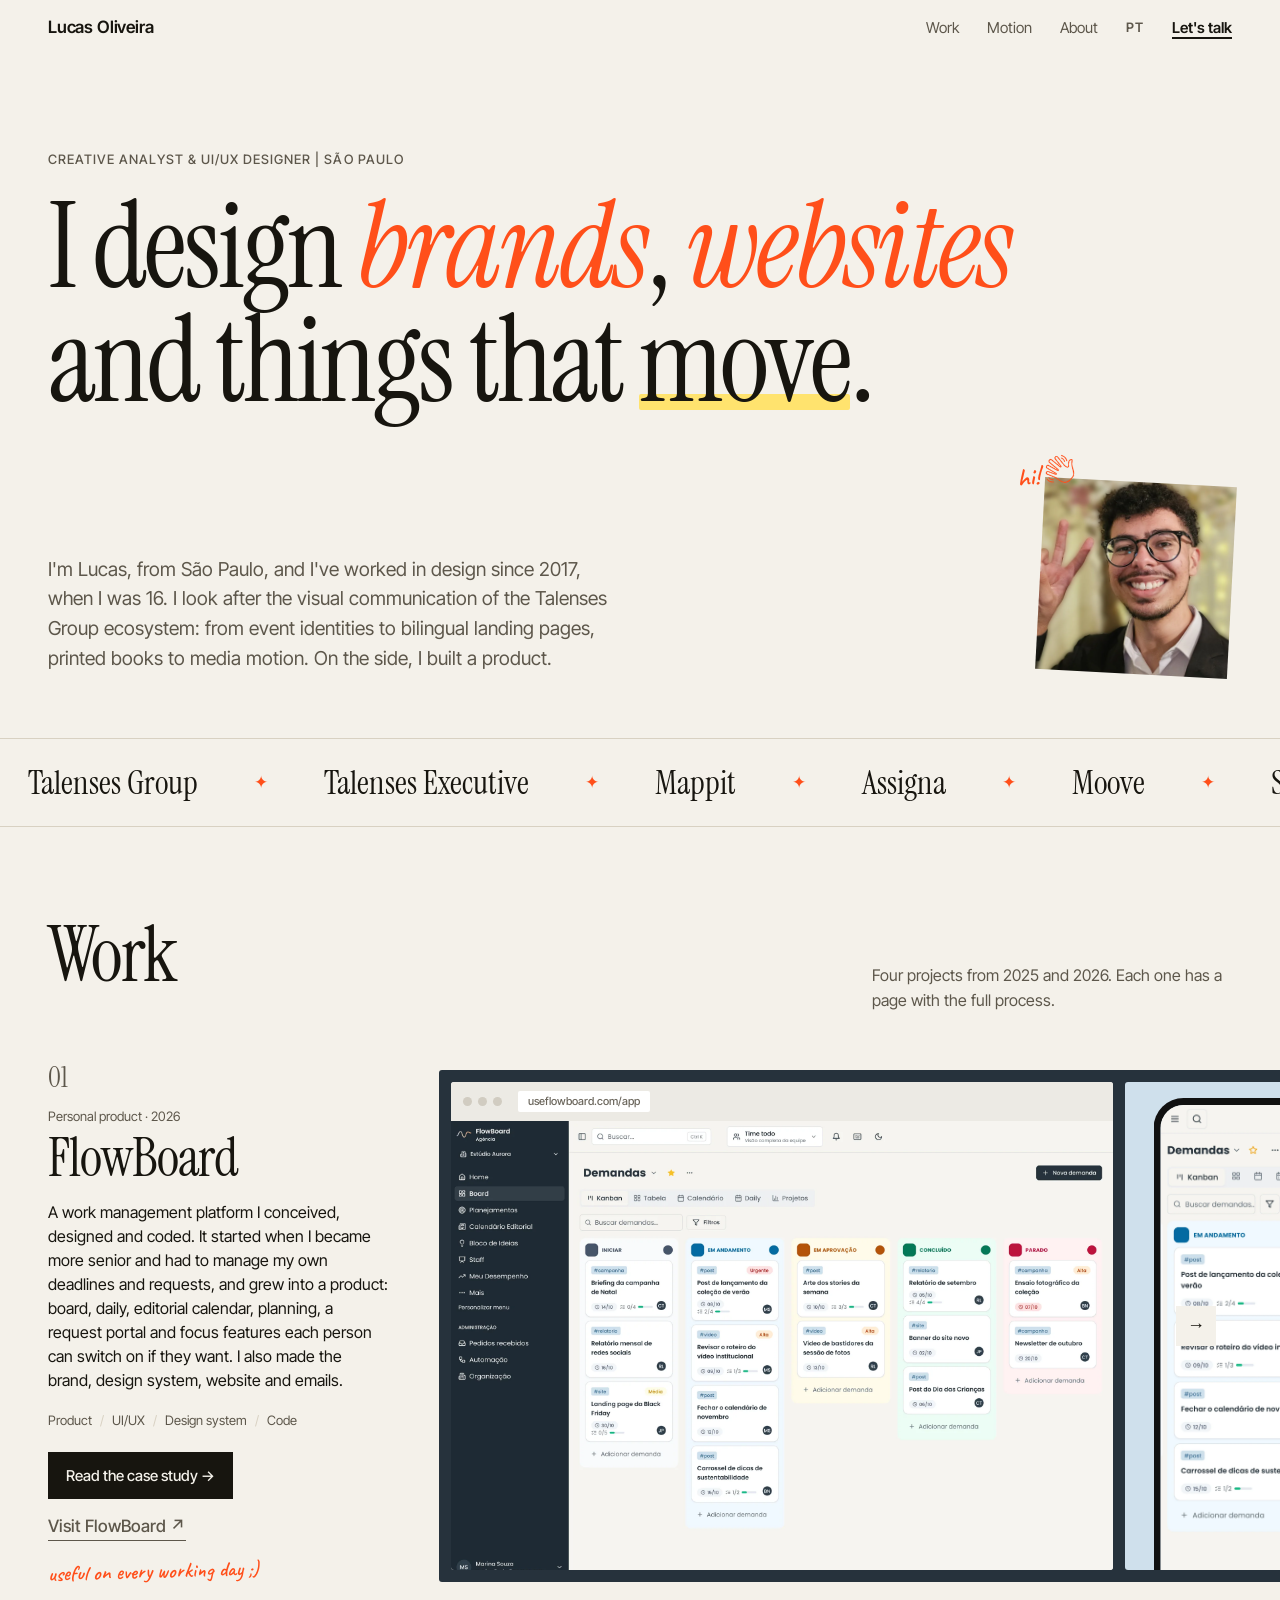
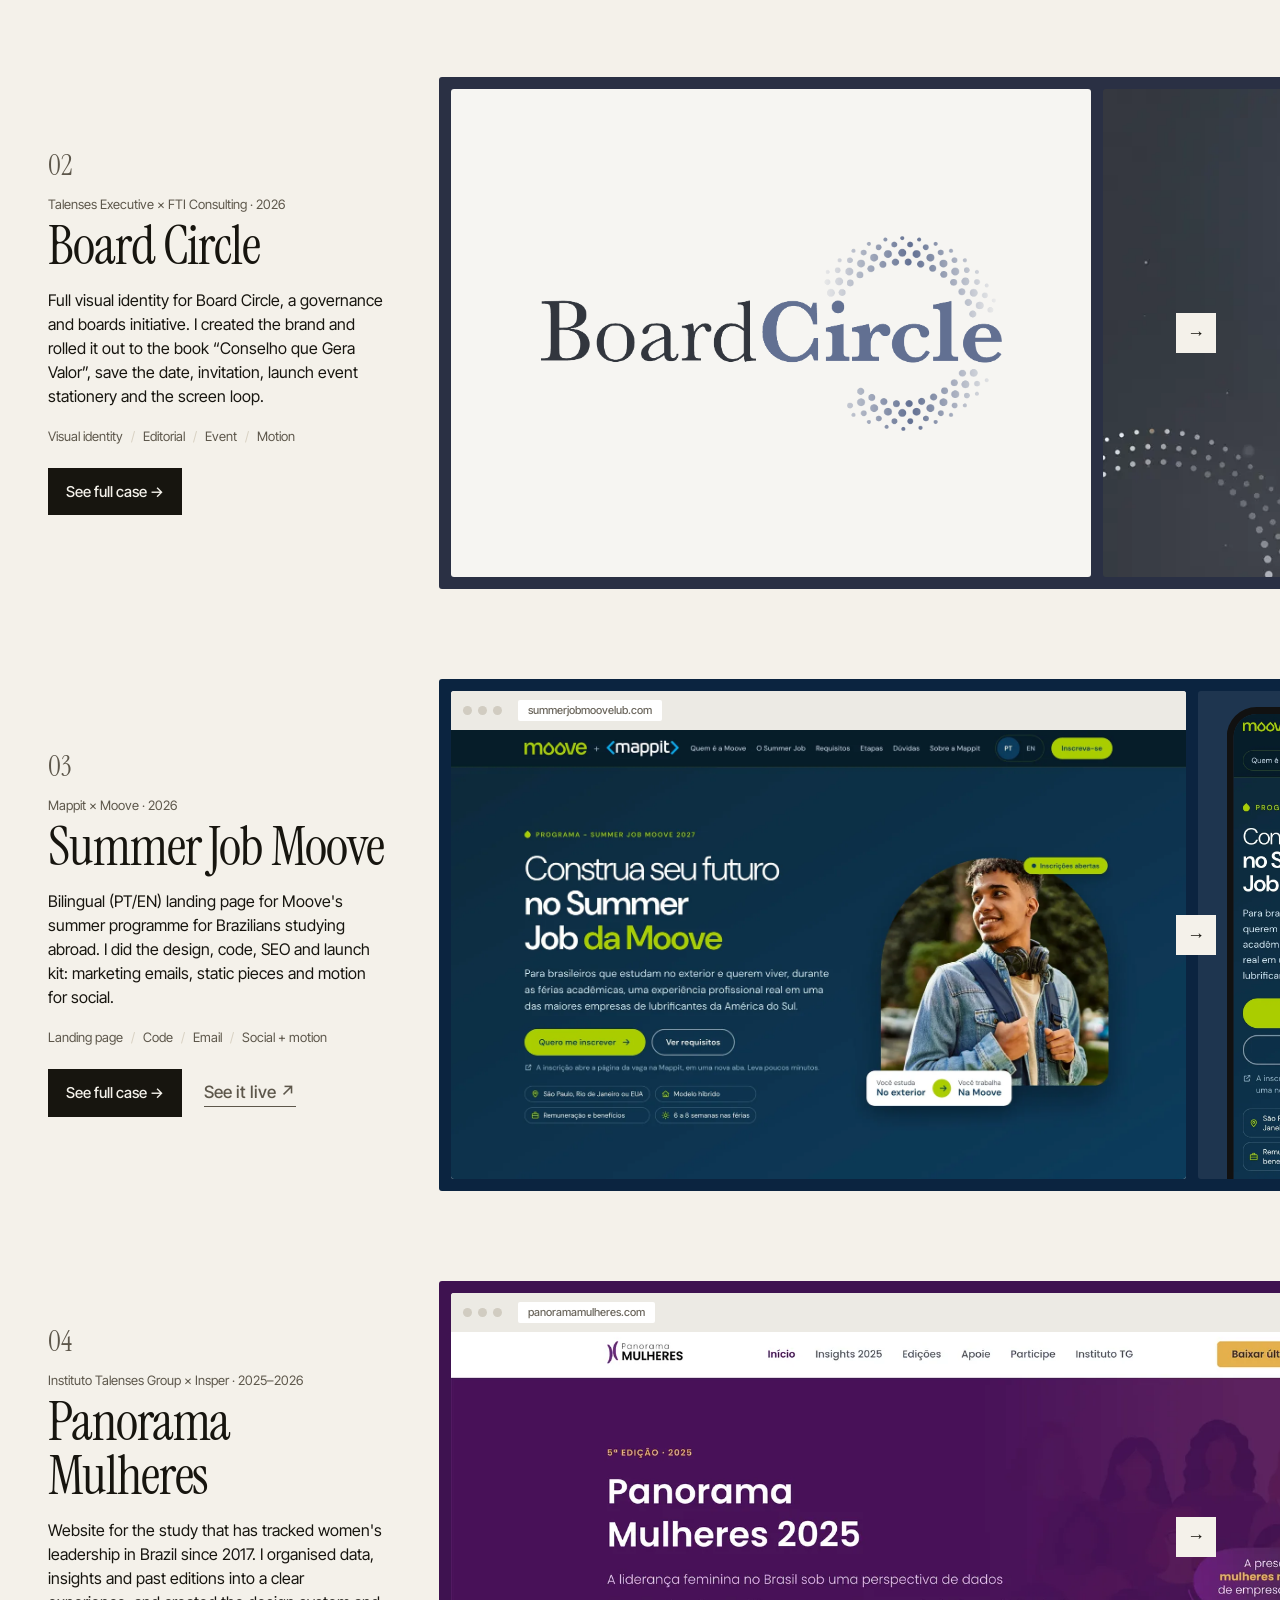
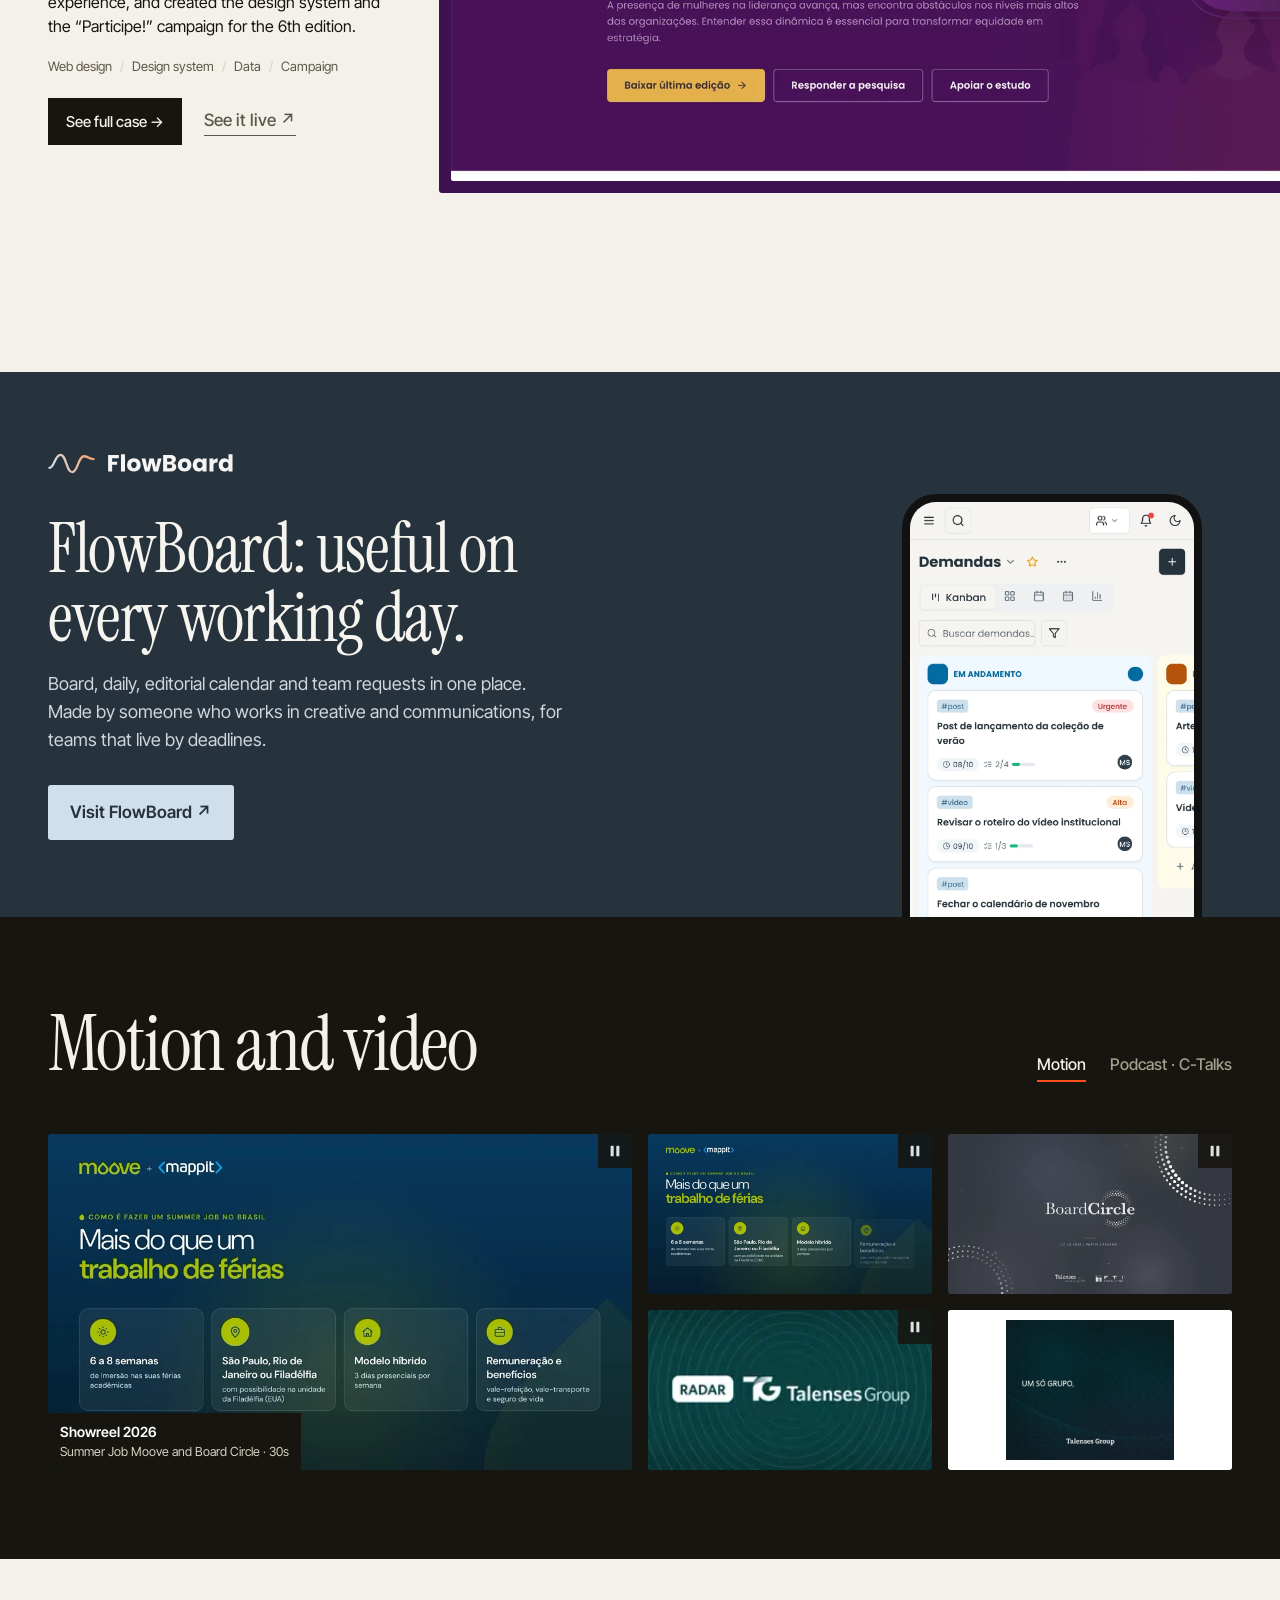
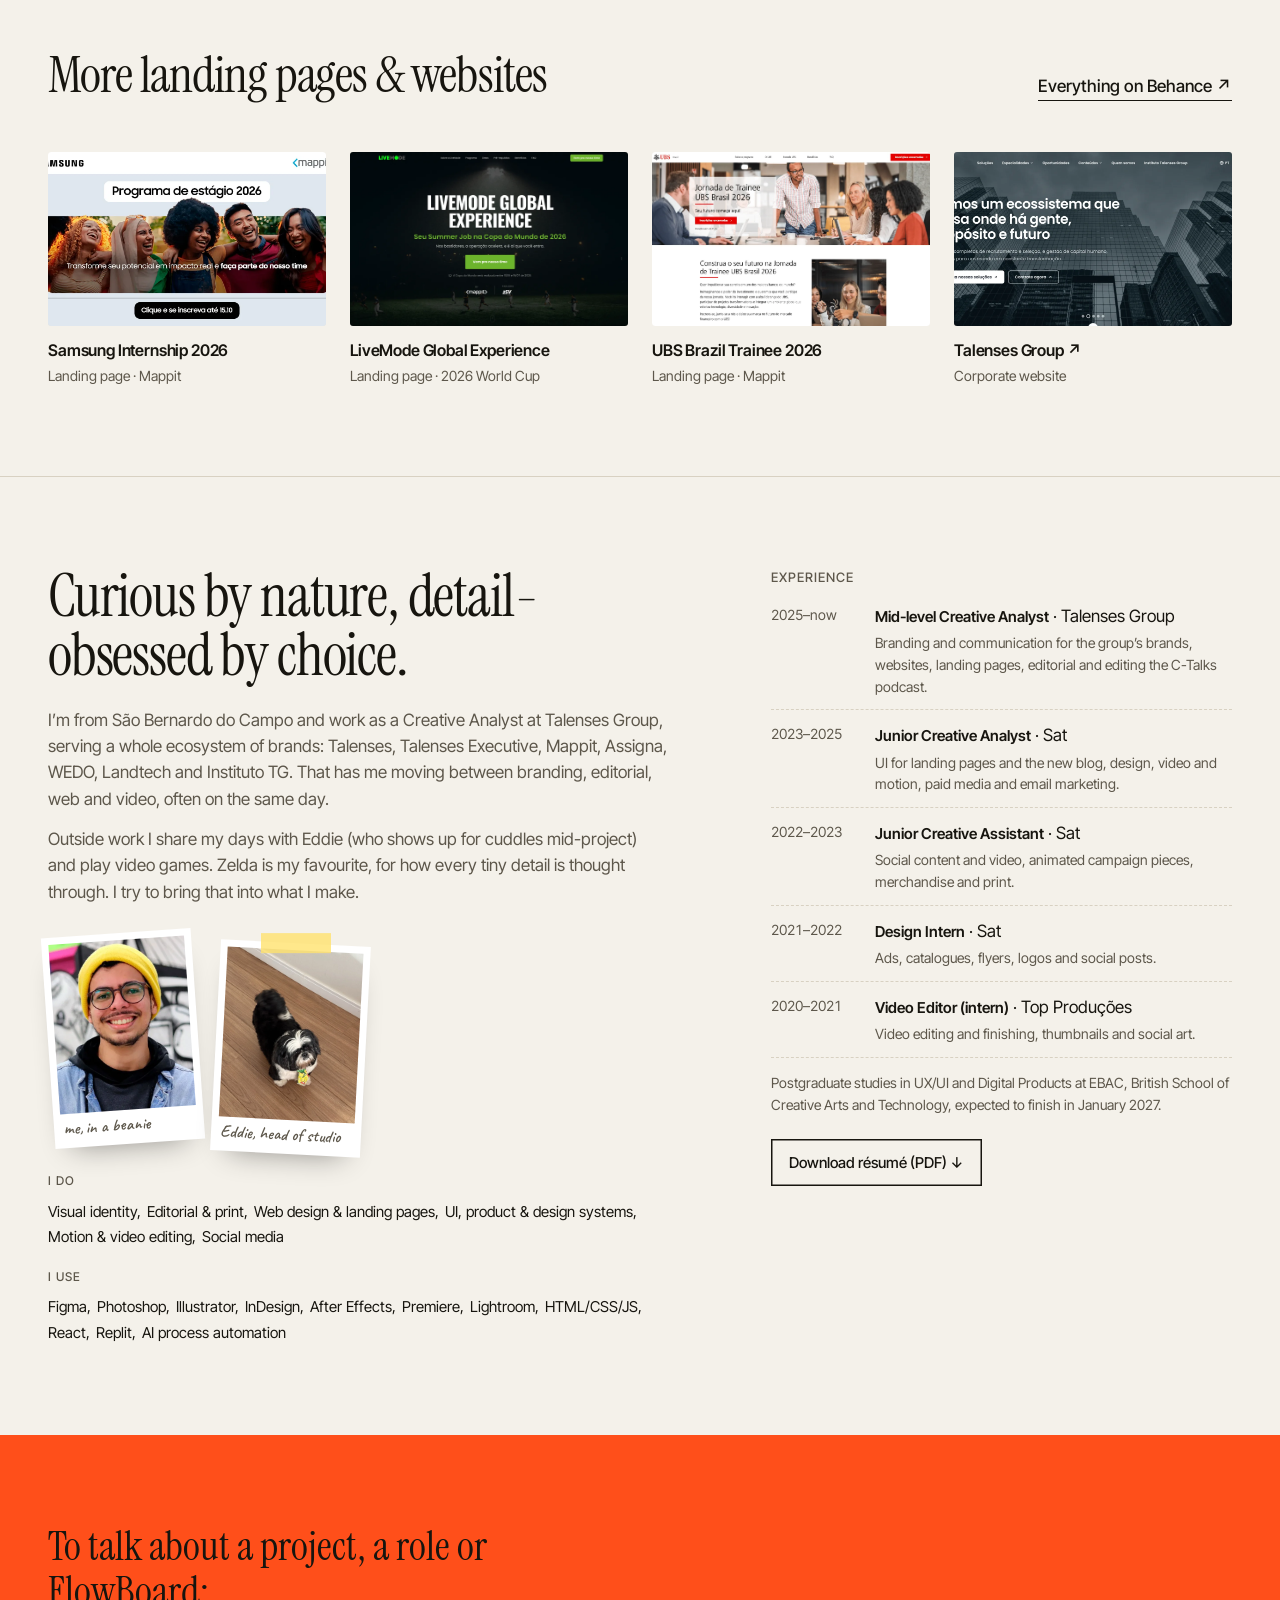
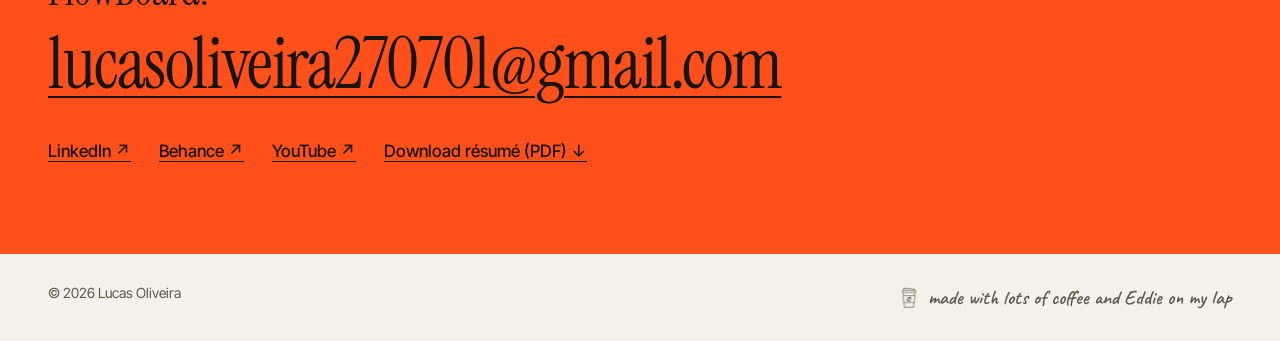
==== commit d5038c3e: "FlowBoard: origem na mudança de carreira (mais sênior, organizando os próprios prazos) e sem pistas " ====
--- a/en/index.html
+++ b/en/index.html
@@ -68,7 +68,7 @@
         <div>
           <p class="case__client">Personal product · 2026</p>
           <h3 class="case__title"><a href="flowboard/">FlowBoard</a></h3>
-          <p class="case__text">A work management platform I conceived, designed and coded. It grew out of the routine of serving many brands at once and became a product: board, daily, editorial calendar, planning, a request portal and focus features each person can switch on if they want. I also made the brand, design system, website and emails.</p>
+          <p class="case__text">A work management platform I conceived, designed and coded. It started when I became more senior and had to manage my own deadlines and requests, and grew into a product: board, daily, editorial calendar, planning, a request portal and focus features each person can switch on if they want. I also made the brand, design system, website and emails.</p>
           <ul class="tags"><li>Product</li><li>UI/UX</li><li>Design system</li><li>Code</li></ul>
           <div class="case__links"><a class="btn" href="flowboard/">Read the case study →</a><a class="link link--muted" href="https://useflowboard.com/" target="_blank" rel="noopener">Visit FlowBoard ↗</a></div>
           <p class="hand case__note">useful on every working day ;)</p>
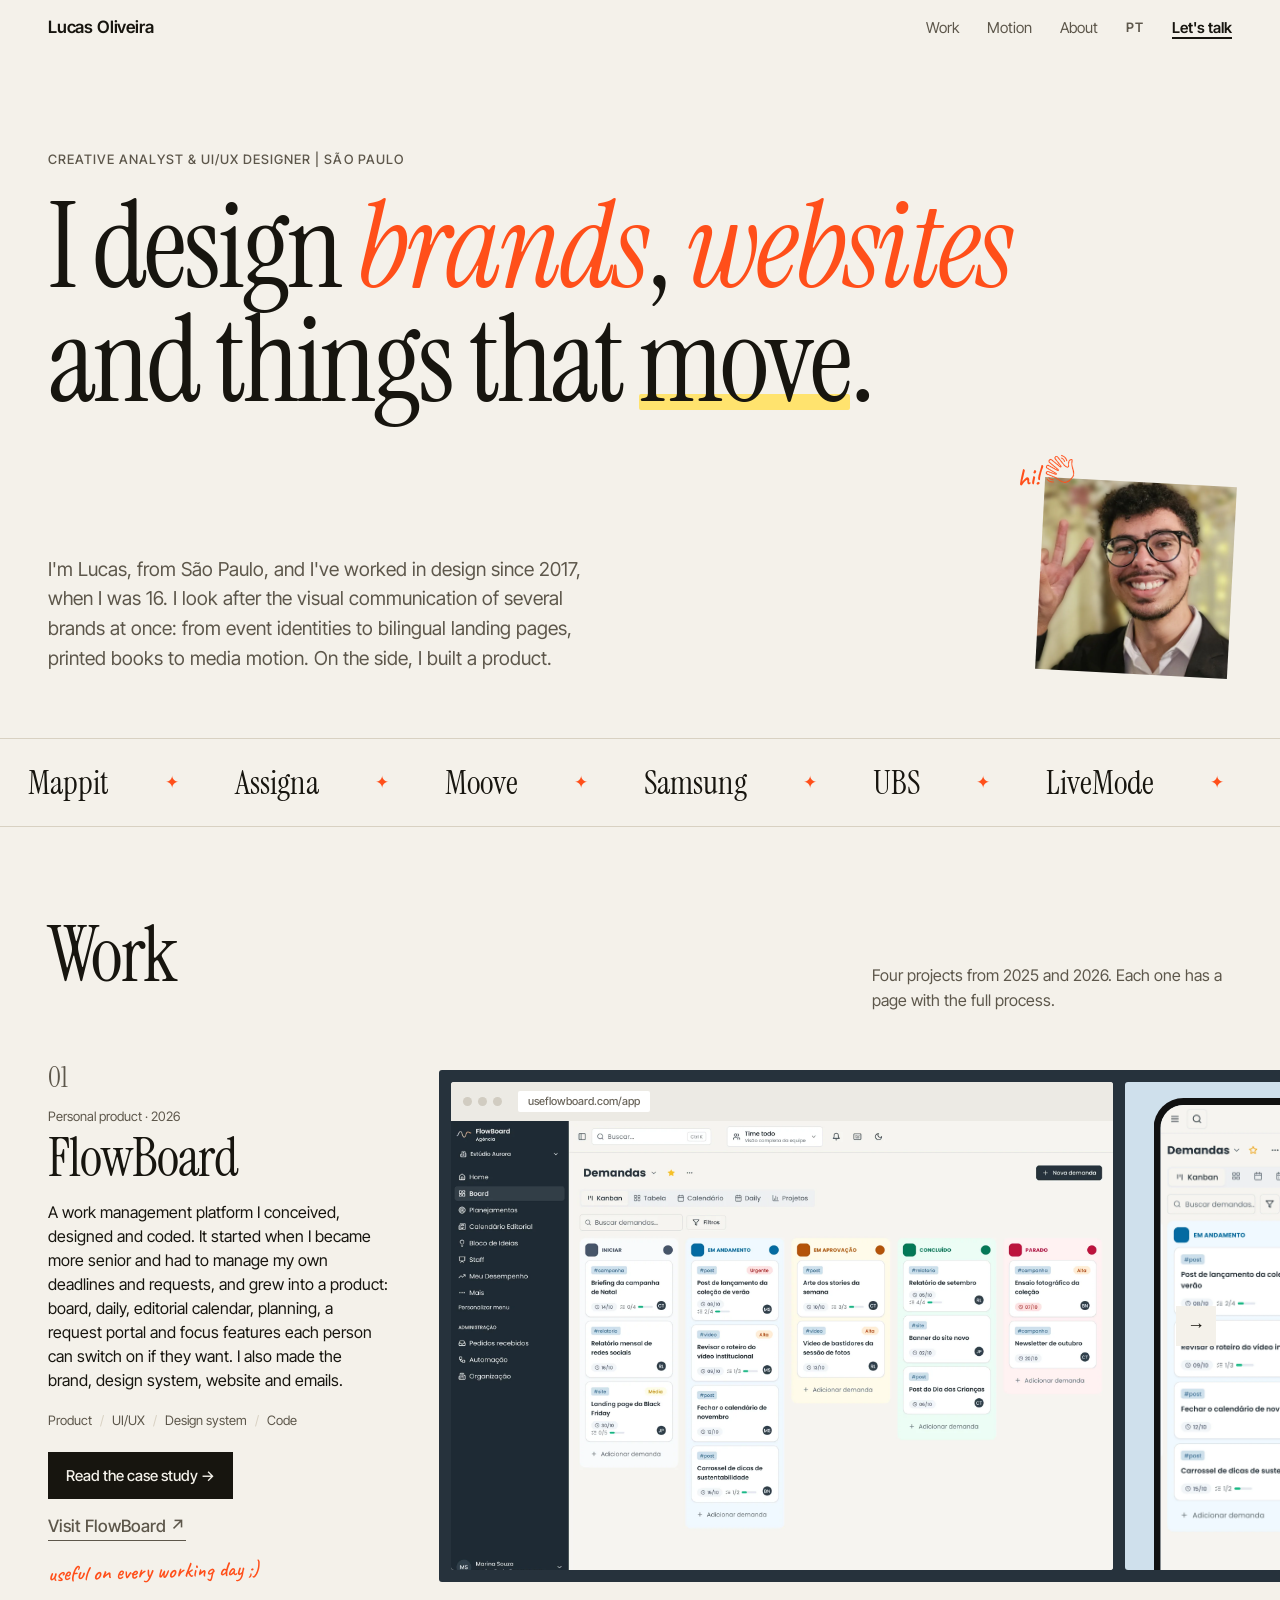
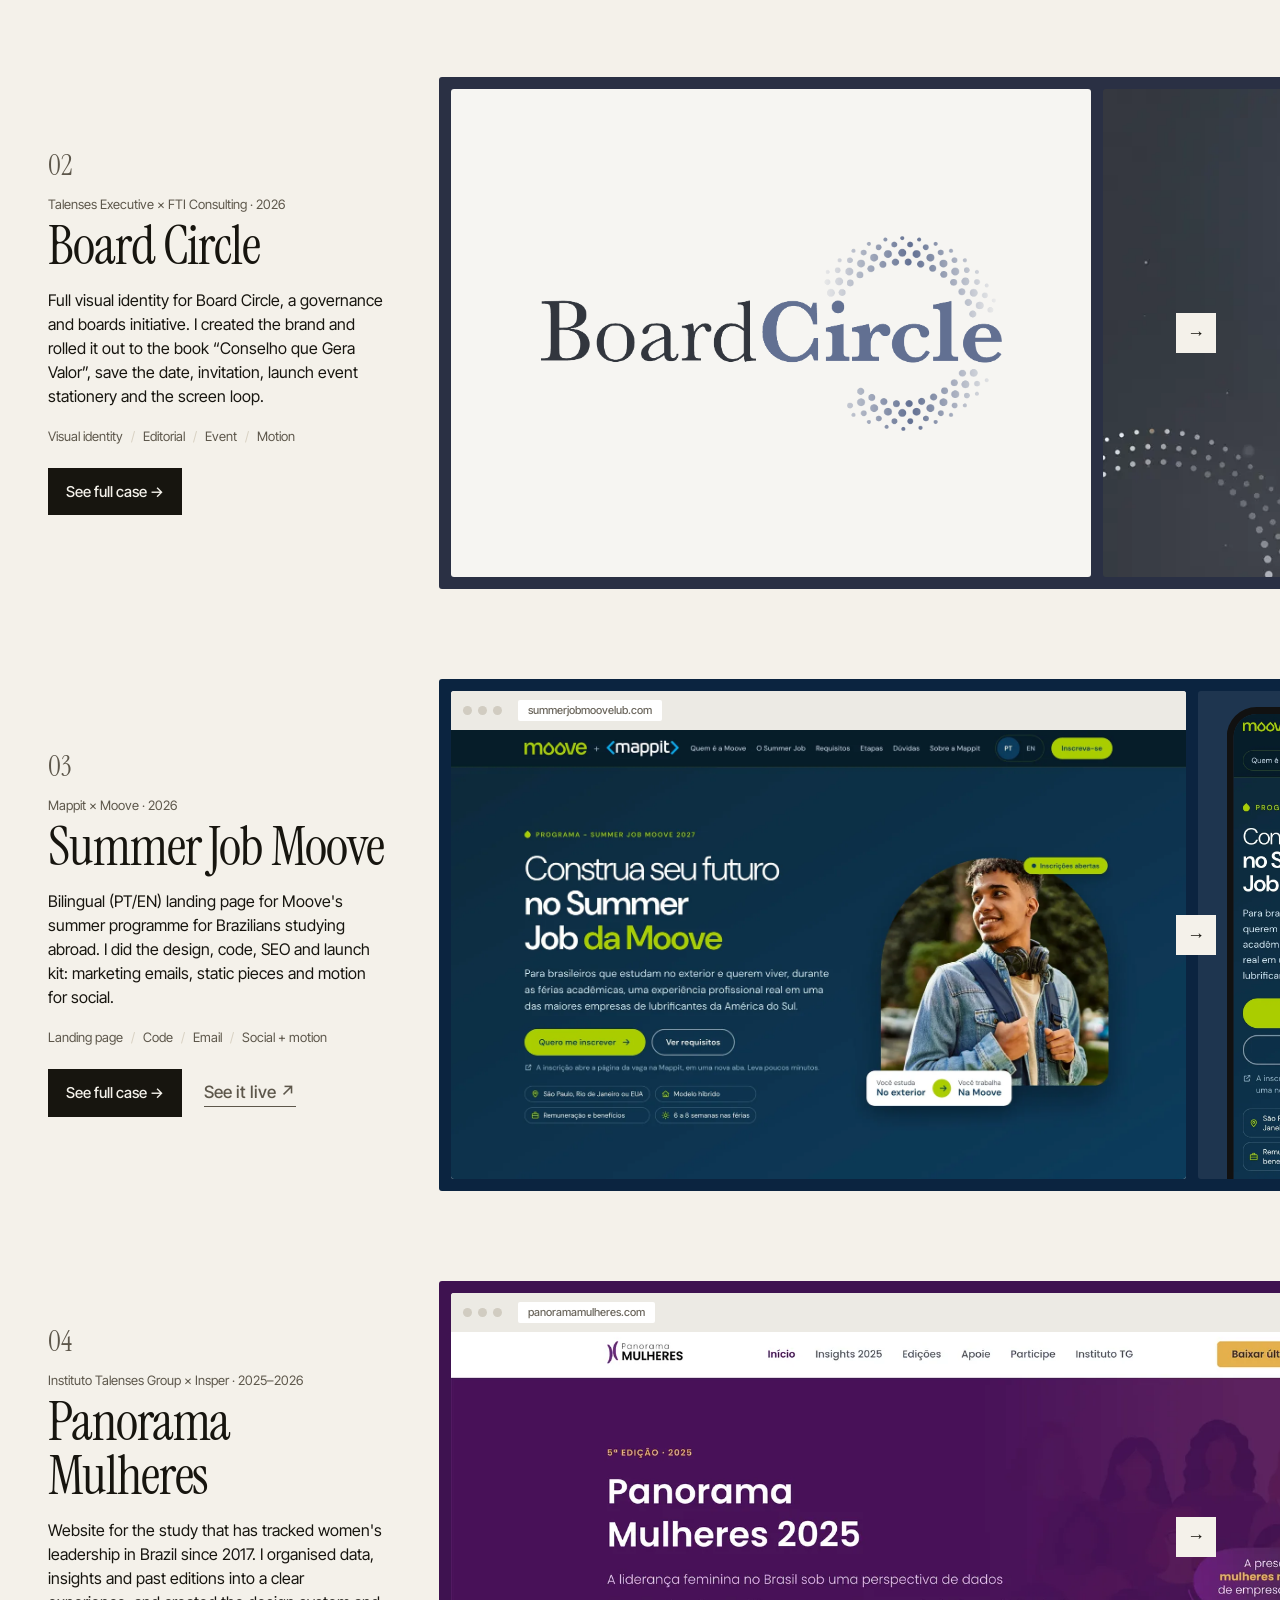
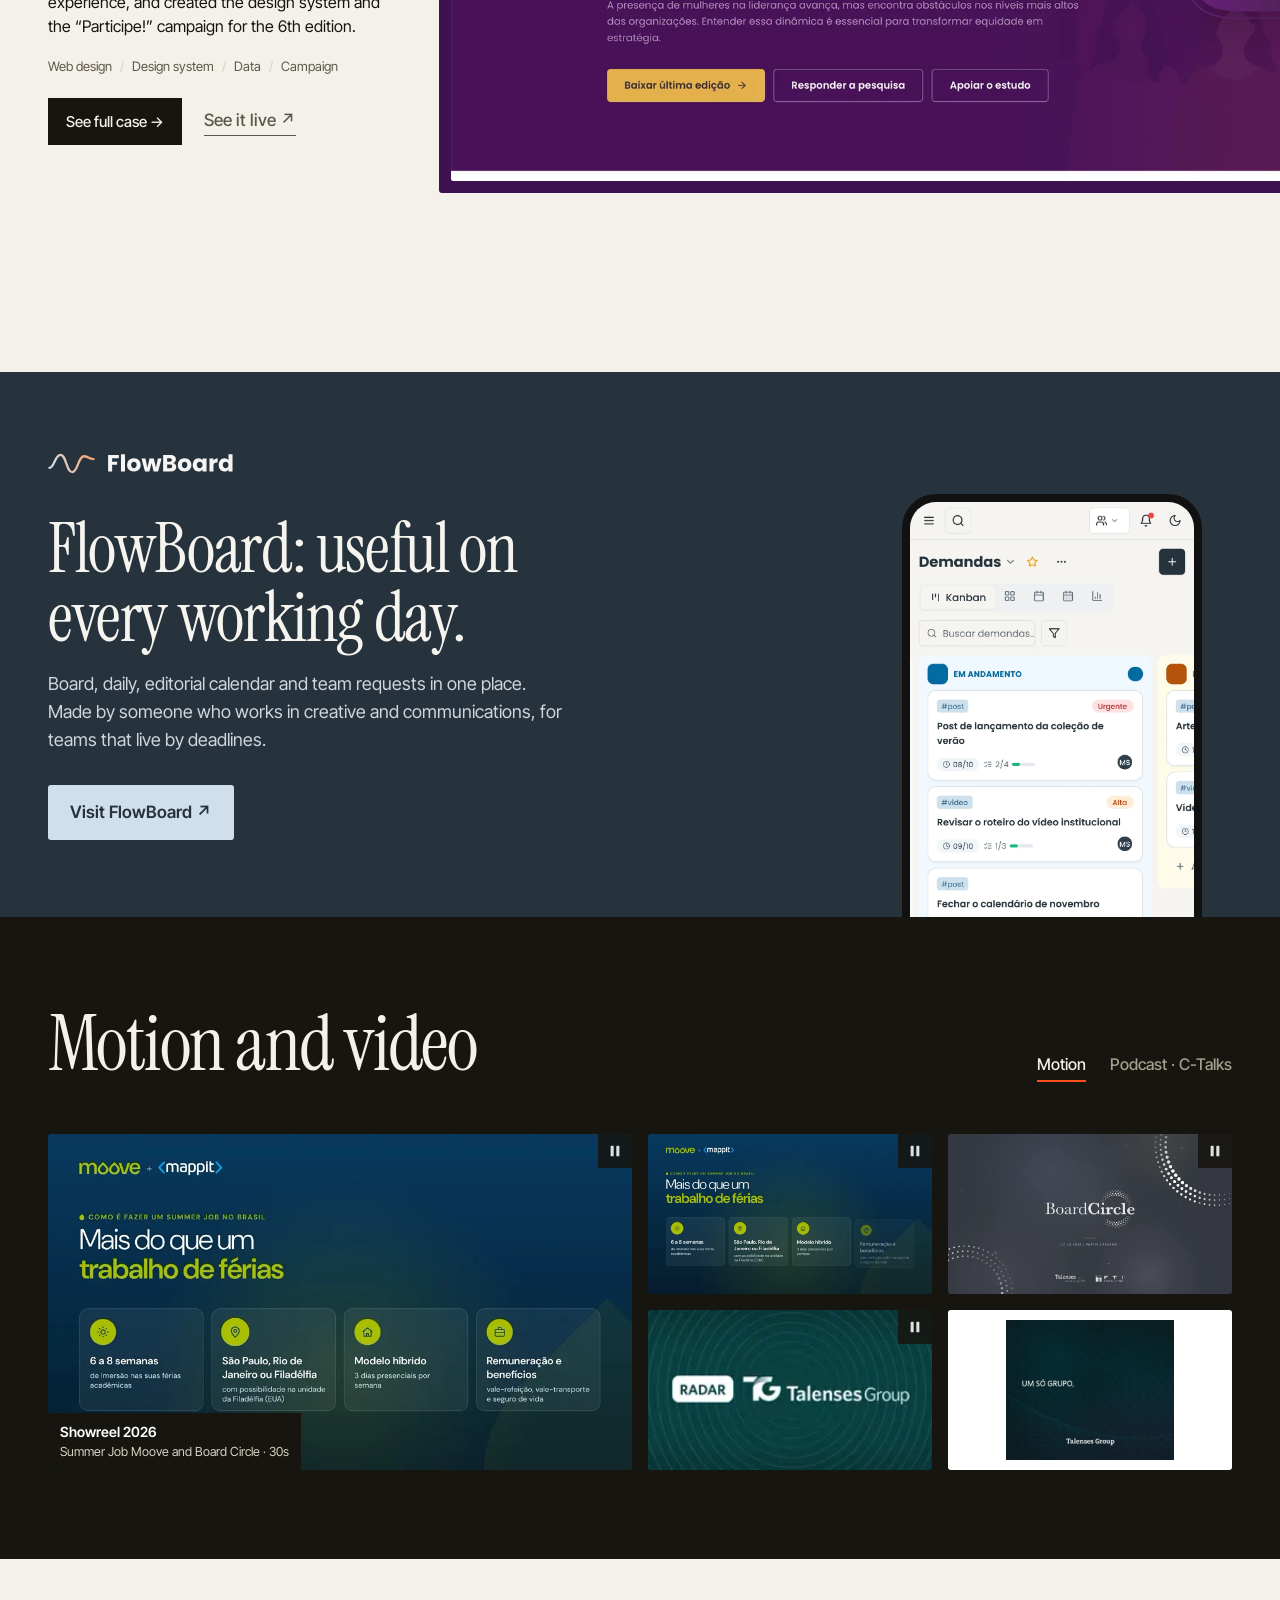
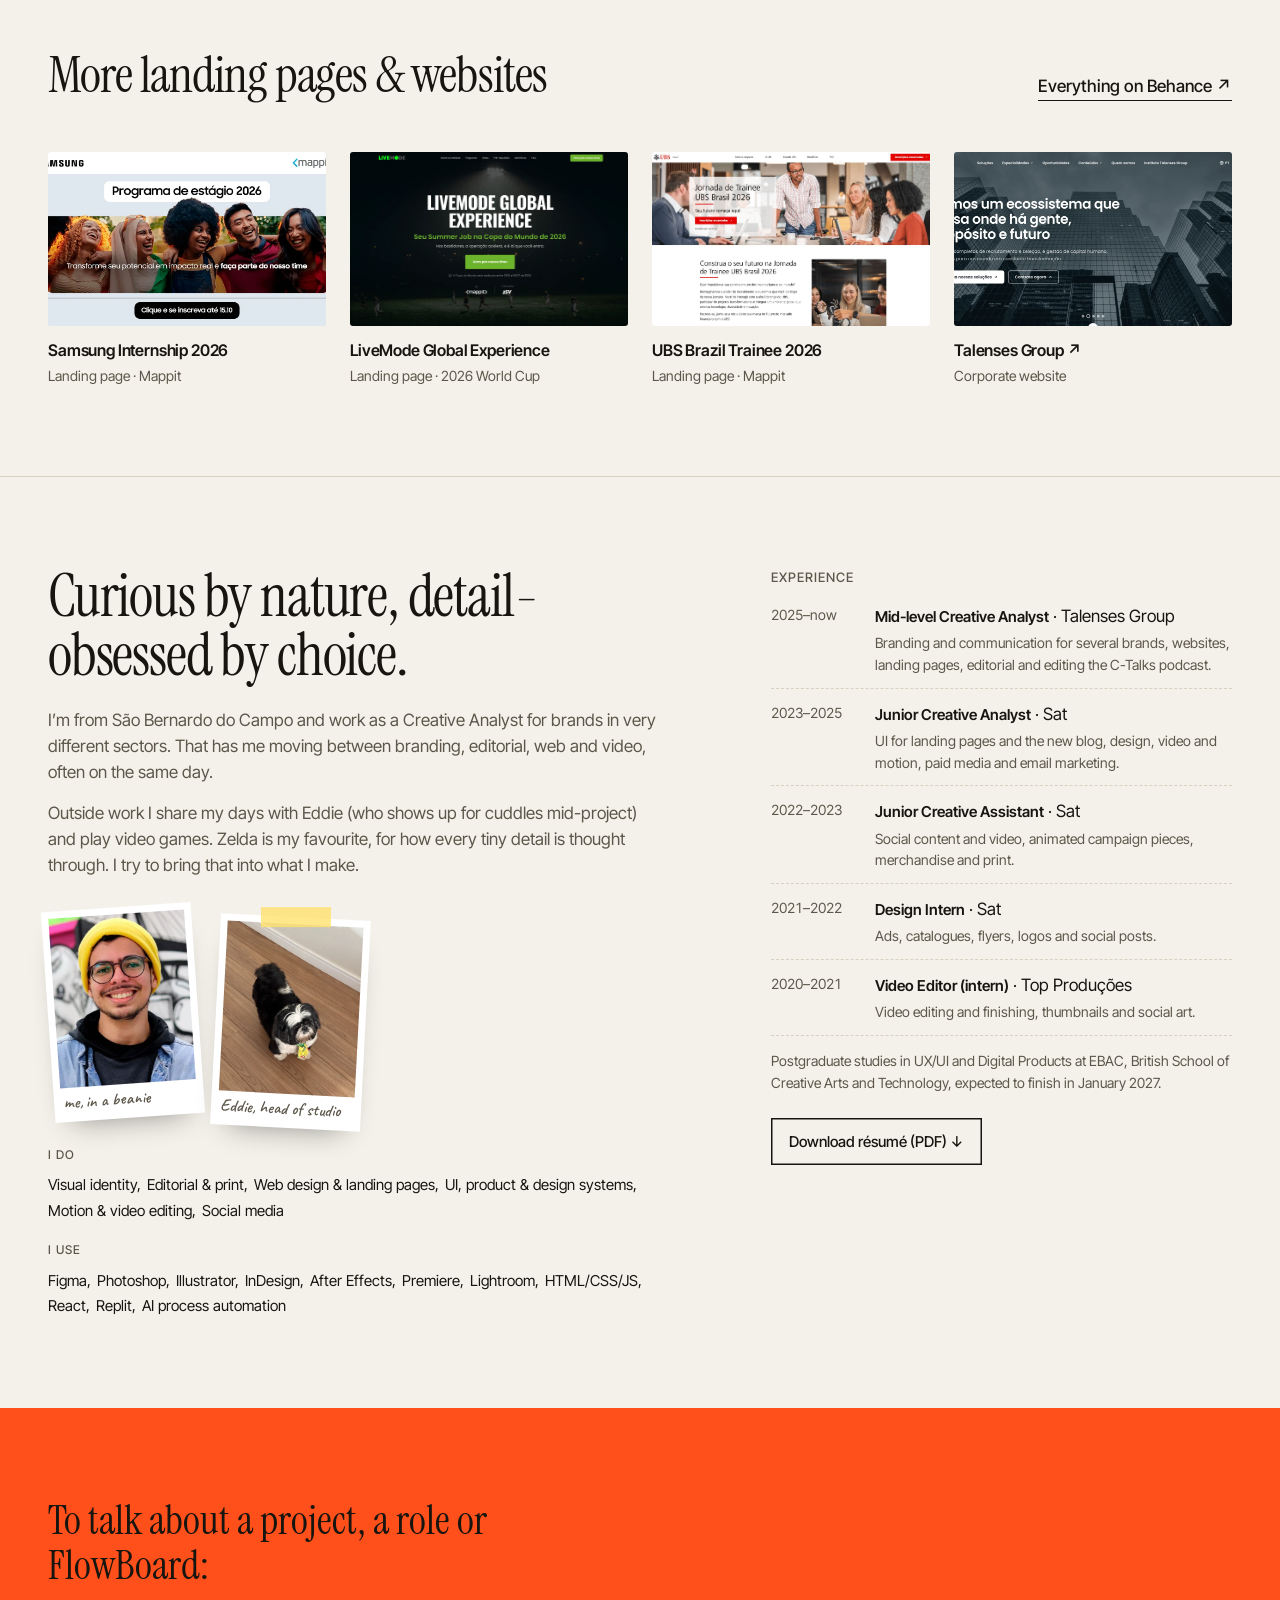
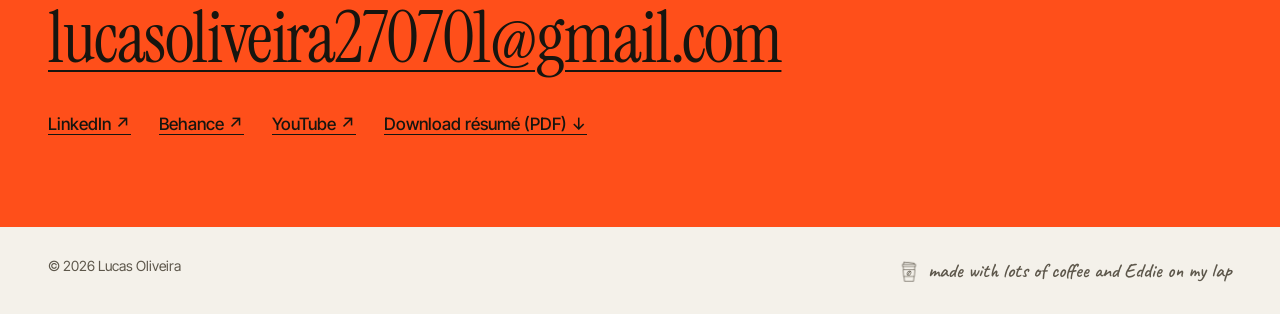
==== commit 1bf7b675: "Menos ênfase no Talenses Group: abertura, sobre, faixa de marcas, motion e podcast sem o nome do gru" ====
--- a/en/index.html
+++ b/en/index.html
@@ -44,7 +44,7 @@
     <p class="eyebrow">Creative Analyst &amp; UI/UX Designer | São Paulo</p>
     <h1 class="hero__title">I design <em>brands</em>, <em>websites</em><br class="br-lg"> and things that <span class="hero__move" aria-label="move"><span aria-hidden="true"><span style="--i:0">m</span><span style="--i:1">o</span><span style="--i:2">v</span><span style="--i:3">e</span></span></span>.</h1>
     <div class="hero__foot">
-      <p class="hero__lead">I&#x27;m Lucas, from São Paulo, and I&#x27;ve worked in design since 2017, when I was 16. I look after the visual communication of the Talenses Group ecosystem: from event identities to bilingual landing pages, printed books to media motion. On the side, I built a product.</p>
+      <p class="hero__lead">I&#x27;m Lucas, from São Paulo, and I&#x27;ve worked in design since 2017, when I was 16. I look after the visual communication of several brands at once: from event identities to bilingual landing pages, printed books to media motion. On the side, I built a product.</p>
       <figure class="hero__photo">
         <img src="../assets/img/lucas.webp" alt="Lucas Oliveira smiling and making a peace sign" width="800" height="800">
         <figcaption class="hand">hi! <i class="ico ico--wave" style="--i:url(../assets/icons/aceno.png)" aria-hidden="true"></i></figcaption>
@@ -53,7 +53,7 @@
   </section>
 
   <div class="marquee" aria-label="Brands and clients">
-    <div class="marquee__track"><span>Talenses Group</span><span>Talenses Executive</span><span>Mappit</span><span>Assigna</span><span>Moove</span><span>Samsung</span><span>UBS</span><span>LiveMode</span><span>Insper</span><span>FTI Consulting</span><span aria-hidden="true">Talenses Group</span><span aria-hidden="true">Talenses Executive</span><span aria-hidden="true">Mappit</span><span aria-hidden="true">Assigna</span><span aria-hidden="true">Moove</span><span aria-hidden="true">Samsung</span><span aria-hidden="true">UBS</span><span aria-hidden="true">LiveMode</span><span aria-hidden="true">Insper</span><span aria-hidden="true">FTI Consulting</span></div>
+    <div class="marquee__track"><span>Mappit</span><span>Assigna</span><span>Moove</span><span>Samsung</span><span>UBS</span><span>LiveMode</span><span>Insper</span><span>FTI Consulting</span><span aria-hidden="true">Mappit</span><span aria-hidden="true">Assigna</span><span aria-hidden="true">Moove</span><span aria-hidden="true">Samsung</span><span aria-hidden="true">UBS</span><span aria-hidden="true">LiveMode</span><span aria-hidden="true">Insper</span><span aria-hidden="true">FTI Consulting</span><span aria-hidden="true">Mappit</span><span aria-hidden="true">Assigna</span><span aria-hidden="true">Moove</span><span aria-hidden="true">Samsung</span><span aria-hidden="true">UBS</span><span aria-hidden="true">LiveMode</span><span aria-hidden="true">Insper</span><span aria-hidden="true">FTI Consulting</span><span aria-hidden="true">Mappit</span><span aria-hidden="true">Assigna</span><span aria-hidden="true">Moove</span><span aria-hidden="true">Samsung</span><span aria-hidden="true">UBS</span><span aria-hidden="true">LiveMode</span><span aria-hidden="true">Insper</span><span aria-hidden="true">FTI Consulting</span></div>
   </div>
 
   <section id="trabalhos" class="wrap section">
@@ -219,19 +219,19 @@
             <figcaption><b>Board Circle</b> Event screen loop</figcaption>
           </figure>
           <figure>
-            <video src="../assets/video/radar-header.mp4" poster="../assets/img/poster-radar-header.webp" muted loop playsinline preload="none" aria-label="Radar TG"></video>
-            <figcaption><b>Radar TG</b> Animated newsletter header</figcaption>
+            <video src="../assets/video/radar-header.mp4" poster="../assets/img/poster-radar-header.webp" muted loop playsinline preload="none" aria-label="Radar"></video>
+            <figcaption><b>Radar</b> Animated newsletter header</figcaption>
           </figure>
           <figure class="m-gif">
-            <img src="../assets/img/exame-retangulo.gif" alt="Talenses Group animated banner for Exame" loading="lazy" width="300" height="250">
-            <figcaption><b>Talenses Group × Exame</b> Animated media banners</figcaption>
+            <img src="../assets/img/exame-retangulo.gif" alt="Animated banner for Exame" loading="lazy" width="300" height="250">
+            <figcaption><b>Exame</b> Animated media banners</figcaption>
           </figure>
         </div>
       </div>
 
       <div id="panel-pod" role="tabpanel" aria-labelledby="tab-pod">
         <div class="pod__head">
-          <p class="pod__text">I edit C-Talks, Talenses Group’s videocast with executives and business leaders, plus the short cuts for social.</p>
+          <p class="pod__text">I edit C-Talks, a videocast with executives and business leaders, plus the short cuts for social.</p>
           <a class="link pod__all" href="https://www.youtube.com/@c-talks-talenses-group" target="_blank" rel="noopener">Watch all on YouTube ↗</a>
         </div>
         <div class="pod__grid">
@@ -288,7 +288,7 @@
   <section id="sobre" class="wrap section about">
     <div class="about__text">
       <h2 class="section__title">Curious by nature, detail-obsessed by choice.</h2>
-      <p>I’m from São Bernardo do Campo and work as a Creative Analyst at Talenses Group, serving a whole ecosystem of brands: Talenses, Talenses Executive, Mappit, Assigna, WEDO, Landtech and Instituto TG. That has me moving between branding, editorial, web and video, often on the same day.</p>
+      <p>I’m from São Bernardo do Campo and work as a Creative Analyst for brands in very different sectors. That has me moving between branding, editorial, web and video, often on the same day.</p>
       <p>Outside work I share my days with Eddie (who shows up for cuddles mid-project) and play video games. Zelda is my favourite, for how every tiny detail is thought through. I try to bring that into what I make.</p>
       <div class="about__photos" aria-hidden="true">
         <figure class="polaroid polaroid--a"><img src="../assets/img/lucas2.webp" alt="" loading="lazy"><figcaption class="hand">me, in a beanie</figcaption></figure>
@@ -304,7 +304,7 @@
     <aside class="about__side">
       <h3 class="about__sub">Experience</h3>
       <ol class="tl">
-          <li><span class="tl__when">2025–now</span><div><b>Mid-level Creative Analyst</b> · Talenses Group<p>Branding and communication for the group’s brands, websites, landing pages, editorial and editing the C-Talks podcast.</p></div></li>
+          <li><span class="tl__when">2025–now</span><div><b>Mid-level Creative Analyst</b> · Talenses Group<p>Branding and communication for several brands, websites, landing pages, editorial and editing the C-Talks podcast.</p></div></li>
           <li><span class="tl__when">2023–2025</span><div><b>Junior Creative Analyst</b> · Sat<p>UI for landing pages and the new blog, design, video and motion, paid media and email marketing.</p></div></li>
           <li><span class="tl__when">2022–2023</span><div><b>Junior Creative Assistant</b> · Sat<p>Social content and video, animated campaign pieces, merchandise and print.</p></div></li>
           <li><span class="tl__when">2021–2022</span><div><b>Design Intern</b> · Sat<p>Ads, catalogues, flyers, logos and social posts.</p></div></li>
--- a/styles.css
+++ b/styles.css
@@ -102,7 +102,7 @@
 
 /* ---------- MARCAS (faixa animada; para ao passar o mouse e com "reduzir movimento") ---------- */
 .marquee { overflow: hidden; border-block: 1px solid var(--line); padding: 18px 0; }
-.marquee__track { display: flex; width: max-content; animation: marquee 38s linear infinite; }
+.marquee__track { display: flex; width: max-content; animation: marquee 60s linear infinite; }
 .marquee:hover .marquee__track { animation-play-state: paused; }
 .marquee span {
   font-family: var(--serif); font-size: clamp(22px, 2.6vw, 34px); white-space: nowrap; padding-inline: 28px;
@@ -460,6 +460,9 @@
 .post__stats .ico { width: 16px; height: 16px; color: #5e5e5e; margin-right: 3px; }
 .foot__made { display: inline-flex; align-items: center; gap: 8px; }
 .foot__made .ico { width: 22px; height: 22px; color: var(--ink-2); }
+.tools { list-style: none; margin: 0; padding: 0; display: flex; flex-wrap: wrap; gap: 6px 16px; }
+.tools li { display: inline-flex; align-items: center; gap: 7px; }
+.tools .ico { width: 15px; height: 15px; vertical-align: 0; color: var(--ink-2); }
 
 /* ---------- AJUSTES DE CELULAR ---------- */
 .car__count { display: none; }
@@ -554,3 +557,55 @@
   .study-stats li { display: flex; align-items: baseline; gap: 14px; }
   .study-stats span { margin-top: 0; }
 }
+
+/* Motions do estudo do FlowBoard (feitos no Figma, exportados em MP4) */
+.fbm { margin: 0; border-radius: var(--radius); overflow: hidden; }
+.fbm video { display: block; width: 100%; height: auto; aspect-ratio: 1936 / 1152; }
+.fbm--board { background: #f6f4ef; box-shadow: 0 0 0 1px var(--line); }
+.fbm--origin { margin: 32px 0 8px; background: var(--paper); }
+
+/* Hero do estudo do FlowBoard: texto à esquerda, produto à direita */
+.study-hero__grid { display: grid; gap: 32px; }
+.study-hero .ch__lead { margin-bottom: 0; }
+.study-hero .ch__meta { margin-bottom: 28px; }
+.study-mark { position: relative; font-style: italic; color: var(--accent); white-space: nowrap; }
+.study-mark::after {
+  content: ""; position: absolute; left: -.04em; right: -.02em; bottom: .1em; height: .16em;
+  background: var(--highlight); z-index: -1; border-radius: 2px;
+}
+.study-hero__visual { position: relative; padding-top: 44px; padding-bottom: 28%; }
+.study-hero__app { position: relative; z-index: 1; box-shadow: 0 0 0 1px var(--line), 0 24px 60px -24px rgba(23, 21, 15, .28); }
+.study-hero__app .browser { background: #eceae4; }
+.study-hero__phone {
+  position: absolute; z-index: 2; right: -1%; bottom: 0; width: 21%; margin: 0;
+  border: 6px solid #111; border-radius: 26px; overflow: hidden; background: #111;
+  transform: rotate(4deg); box-shadow: 0 18px 40px -14px rgba(23, 21, 15, .45);
+}
+.study-hero__phone img { display: block; width: 100%; height: auto; border-radius: 19px; }
+.study-hero__note { position: absolute; margin: 0; font-size: clamp(20px, 1.9vw, 26px); line-height: 1; color: var(--accent); white-space: nowrap; }
+.study-hero__note svg { width: 46px; height: 31px; fill: none; stroke: currentColor; stroke-width: 2; stroke-linecap: round; stroke-linejoin: round; vertical-align: top; }
+.study-hero__note--top { top: 0; left: 6%; transform: rotate(-3deg); }
+.study-hero__note--top svg { margin: 12px 0 0 6px; }
+.study-hero__note--phone { bottom: 9%; right: 25%; transform: rotate(-2deg); }
+.study-hero__note--phone svg { margin: 4px 0 0 6px; }
+
+@media (min-width: 1000px) {
+  .study-hero__grid {
+    grid-template-columns: minmax(0, 5fr) minmax(0, 6fr);
+    grid-template-areas: "text visual" "info visual";
+    column-gap: clamp(40px, 5vw, 80px); row-gap: 40px; align-items: start;
+  }
+  .study-hero__text { grid-area: text; }
+  .study-hero__info { grid-area: info; }
+  .study-hero__visual { grid-area: visual; align-self: center; }
+  .study-hero .ch__title--long { font-size: clamp(44px, 5vw, 76px); }
+  .study-hero .ch__meta { grid-template-columns: 1fr; gap: 16px; }
+  .study-hero .ch__meta div { display: grid; grid-template-columns: 112px 1fr; gap: 16px; }
+  .study-hero .ch__meta dt { margin: 3px 0 0; }
+}
+@media (max-width: 640px) {
+  .study-hero__note { font-size: 19px; }
+  .study-hero__note svg { width: 34px; height: 23px; }
+  .study-hero__phone { border-width: 4px; border-radius: 18px; }
+  .study-hero__phone img { border-radius: 14px; }
+}
